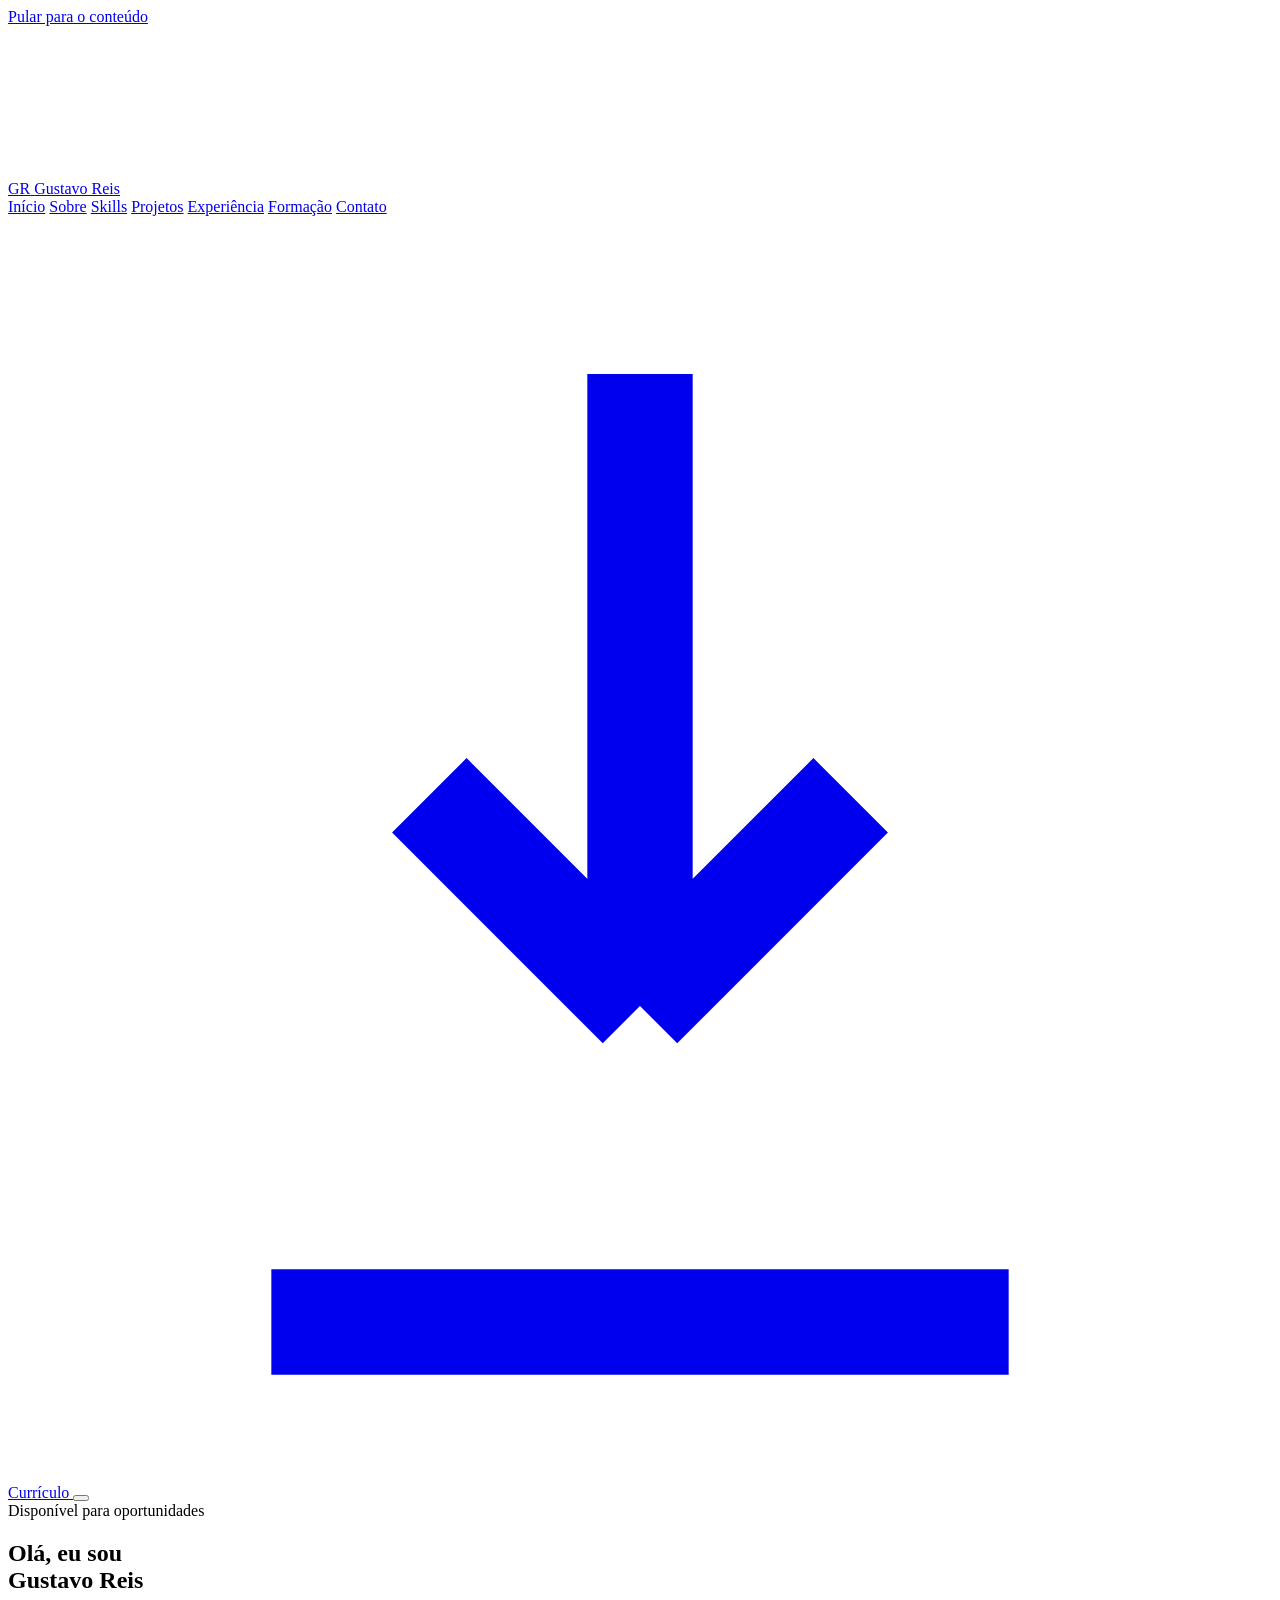
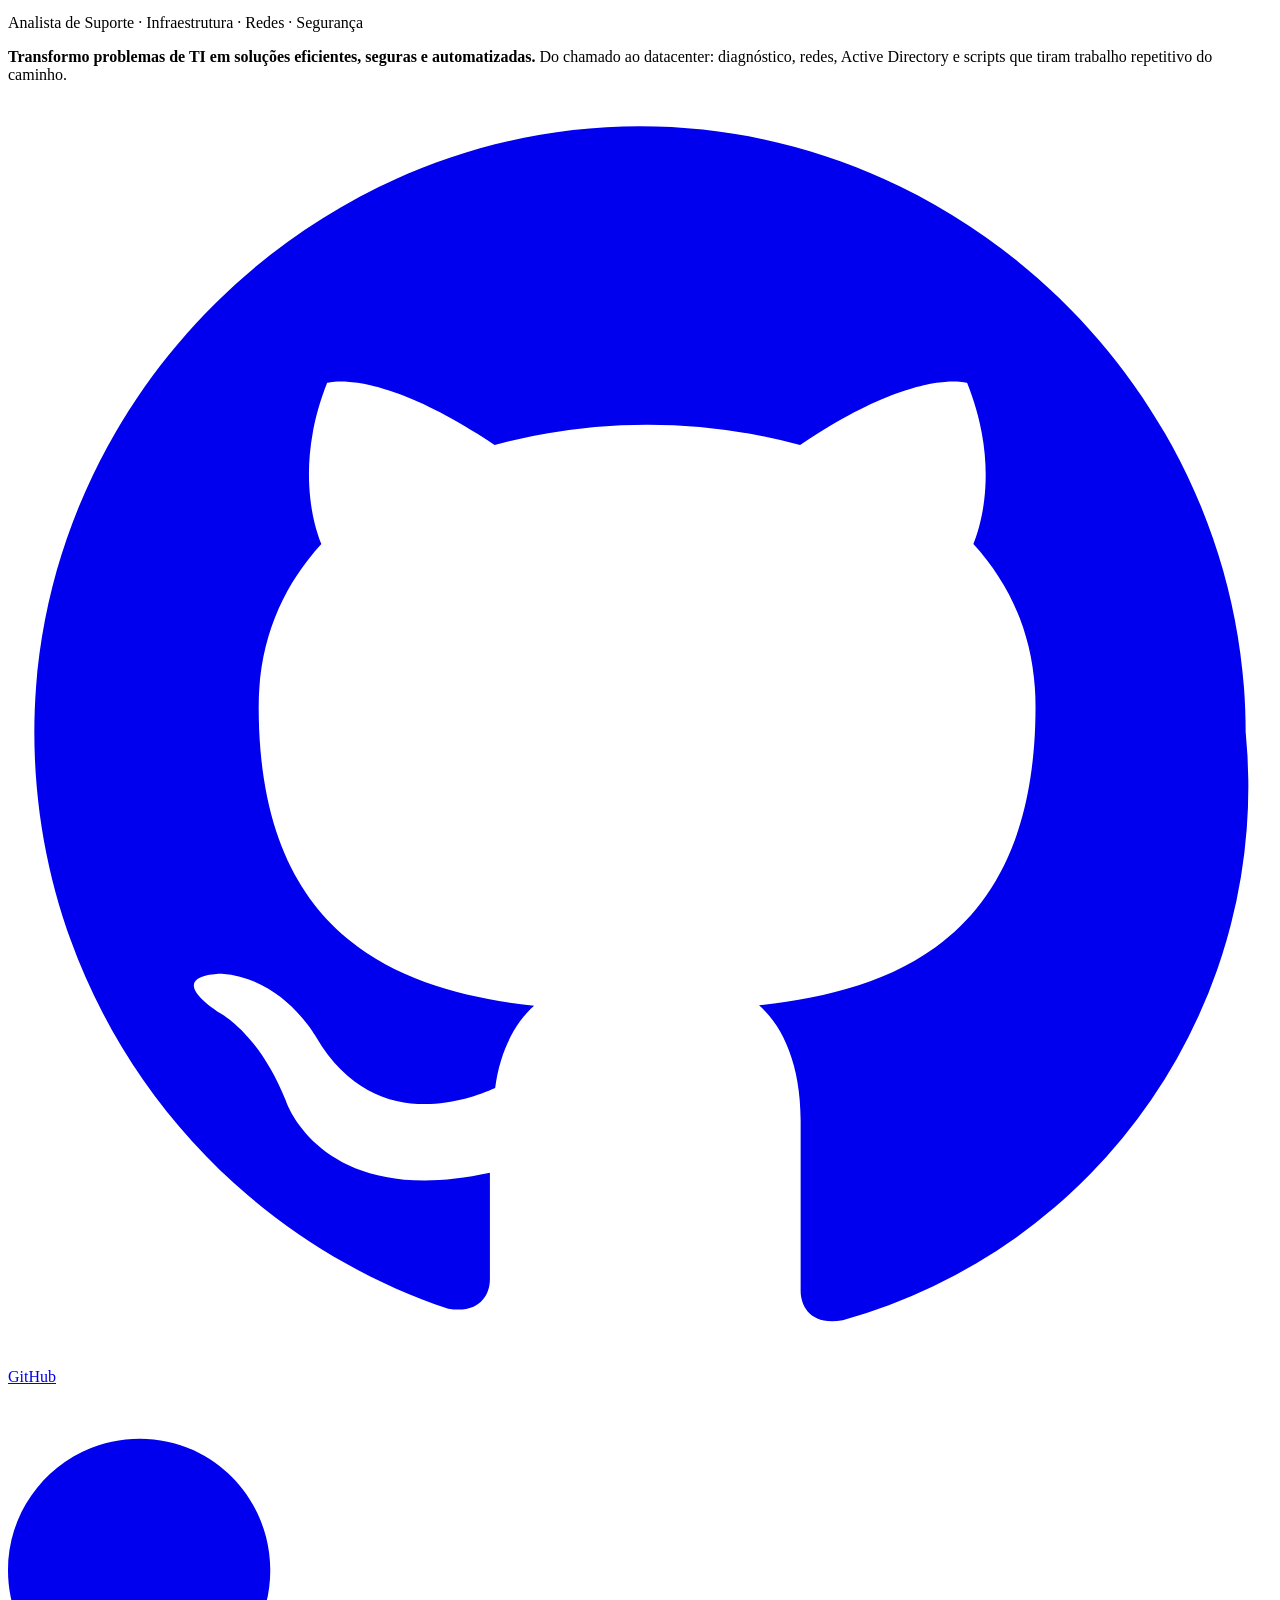
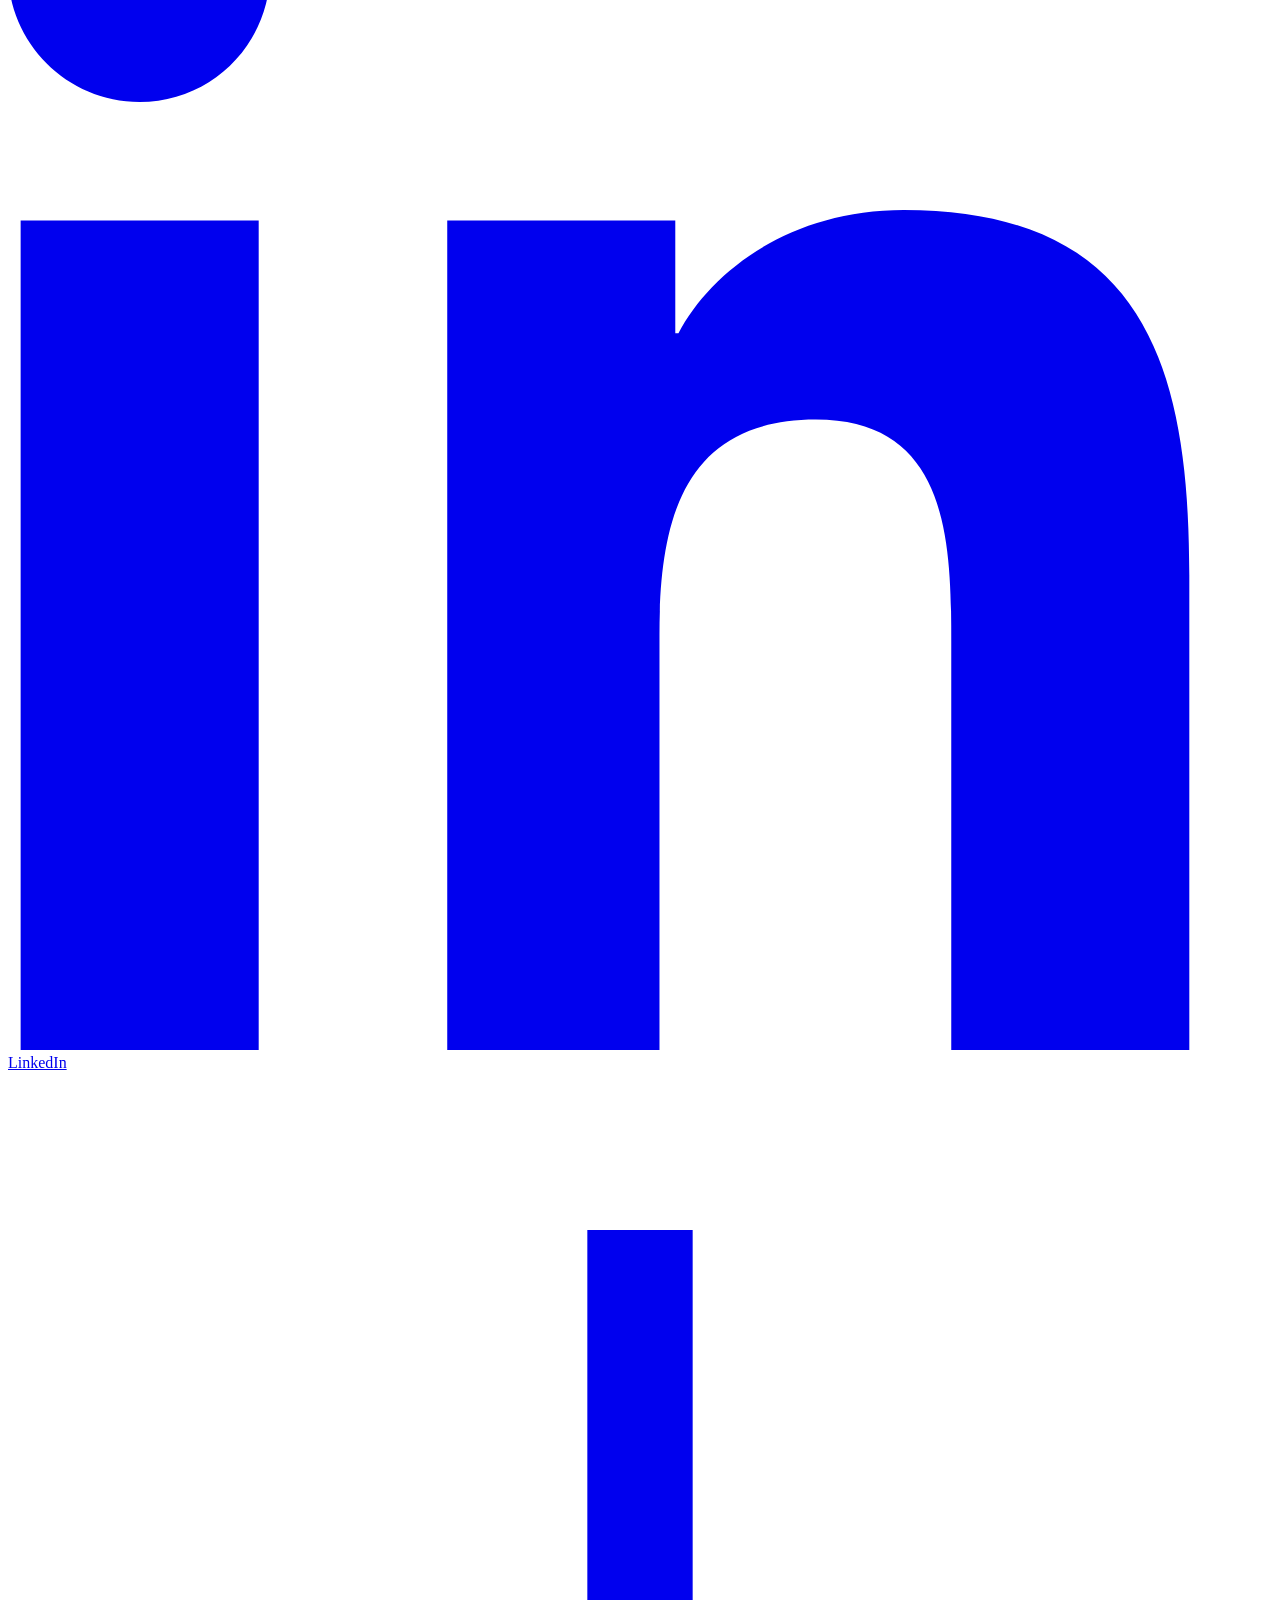
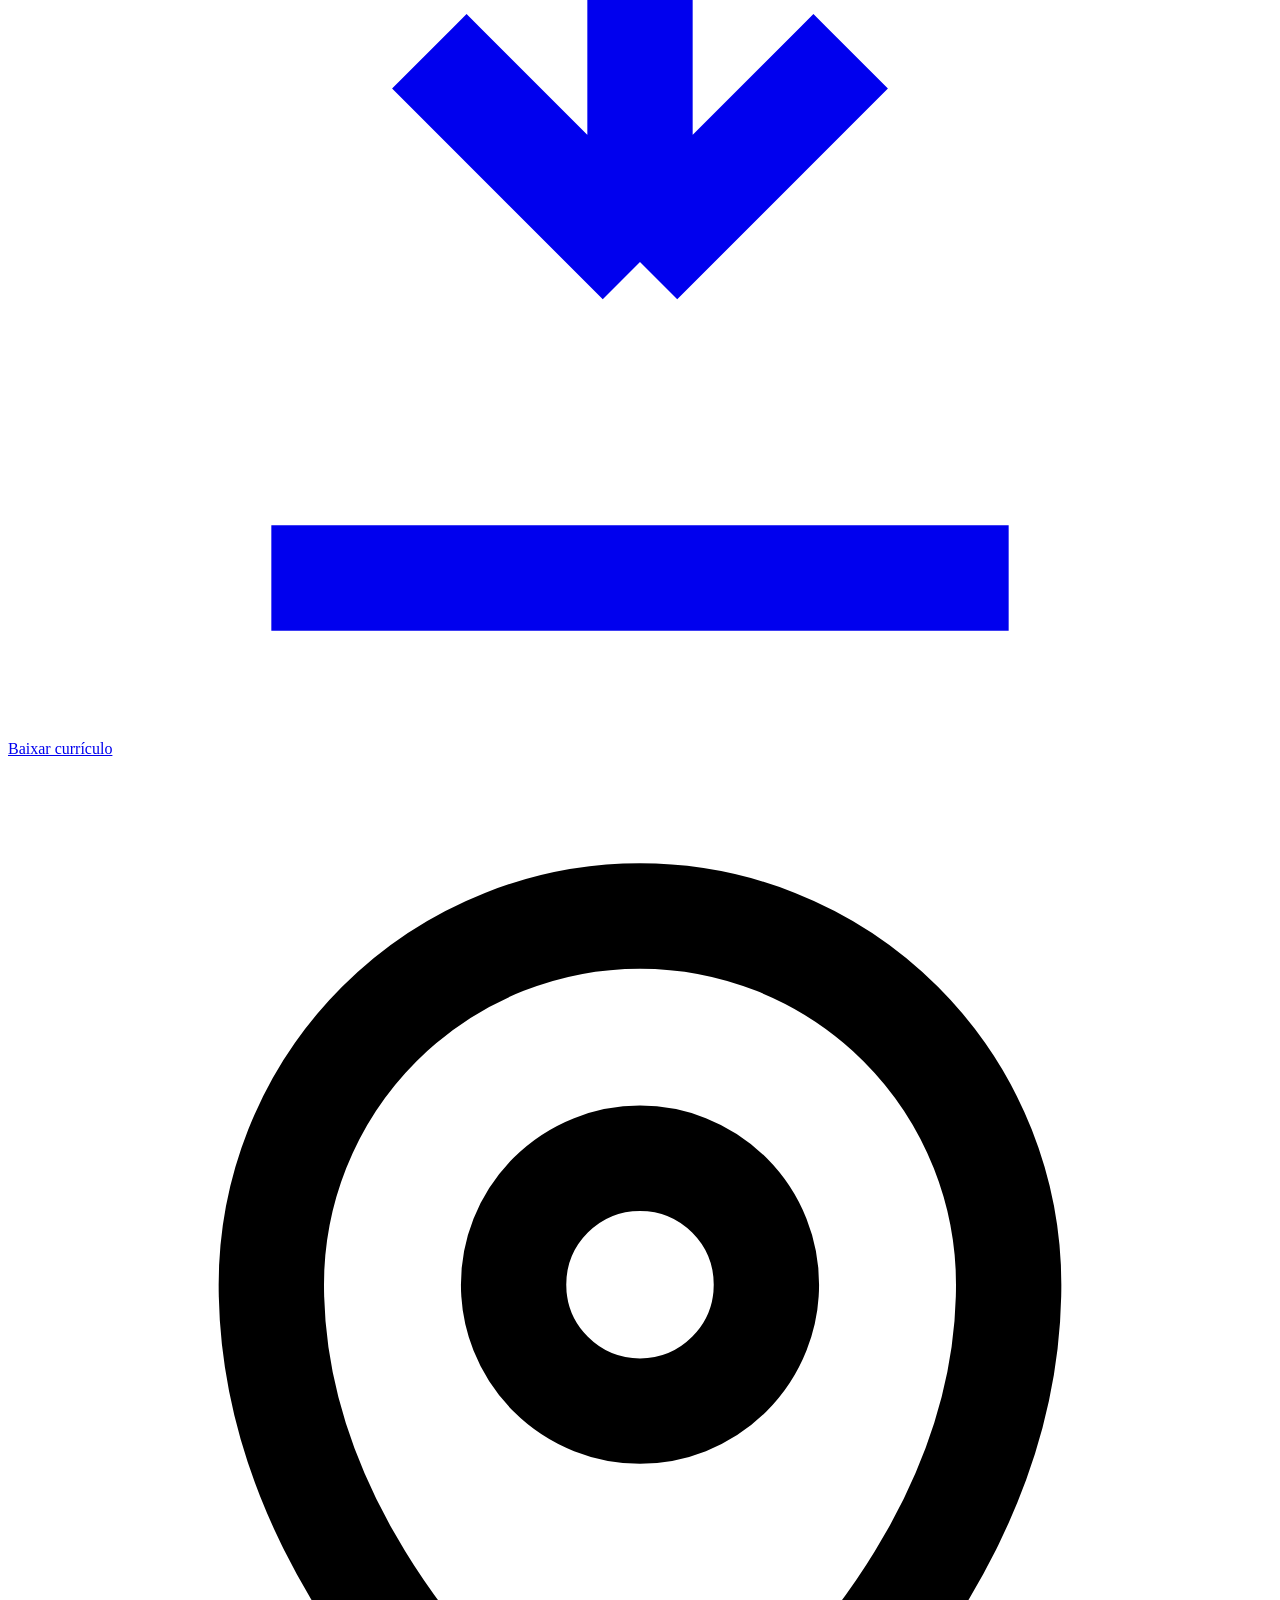
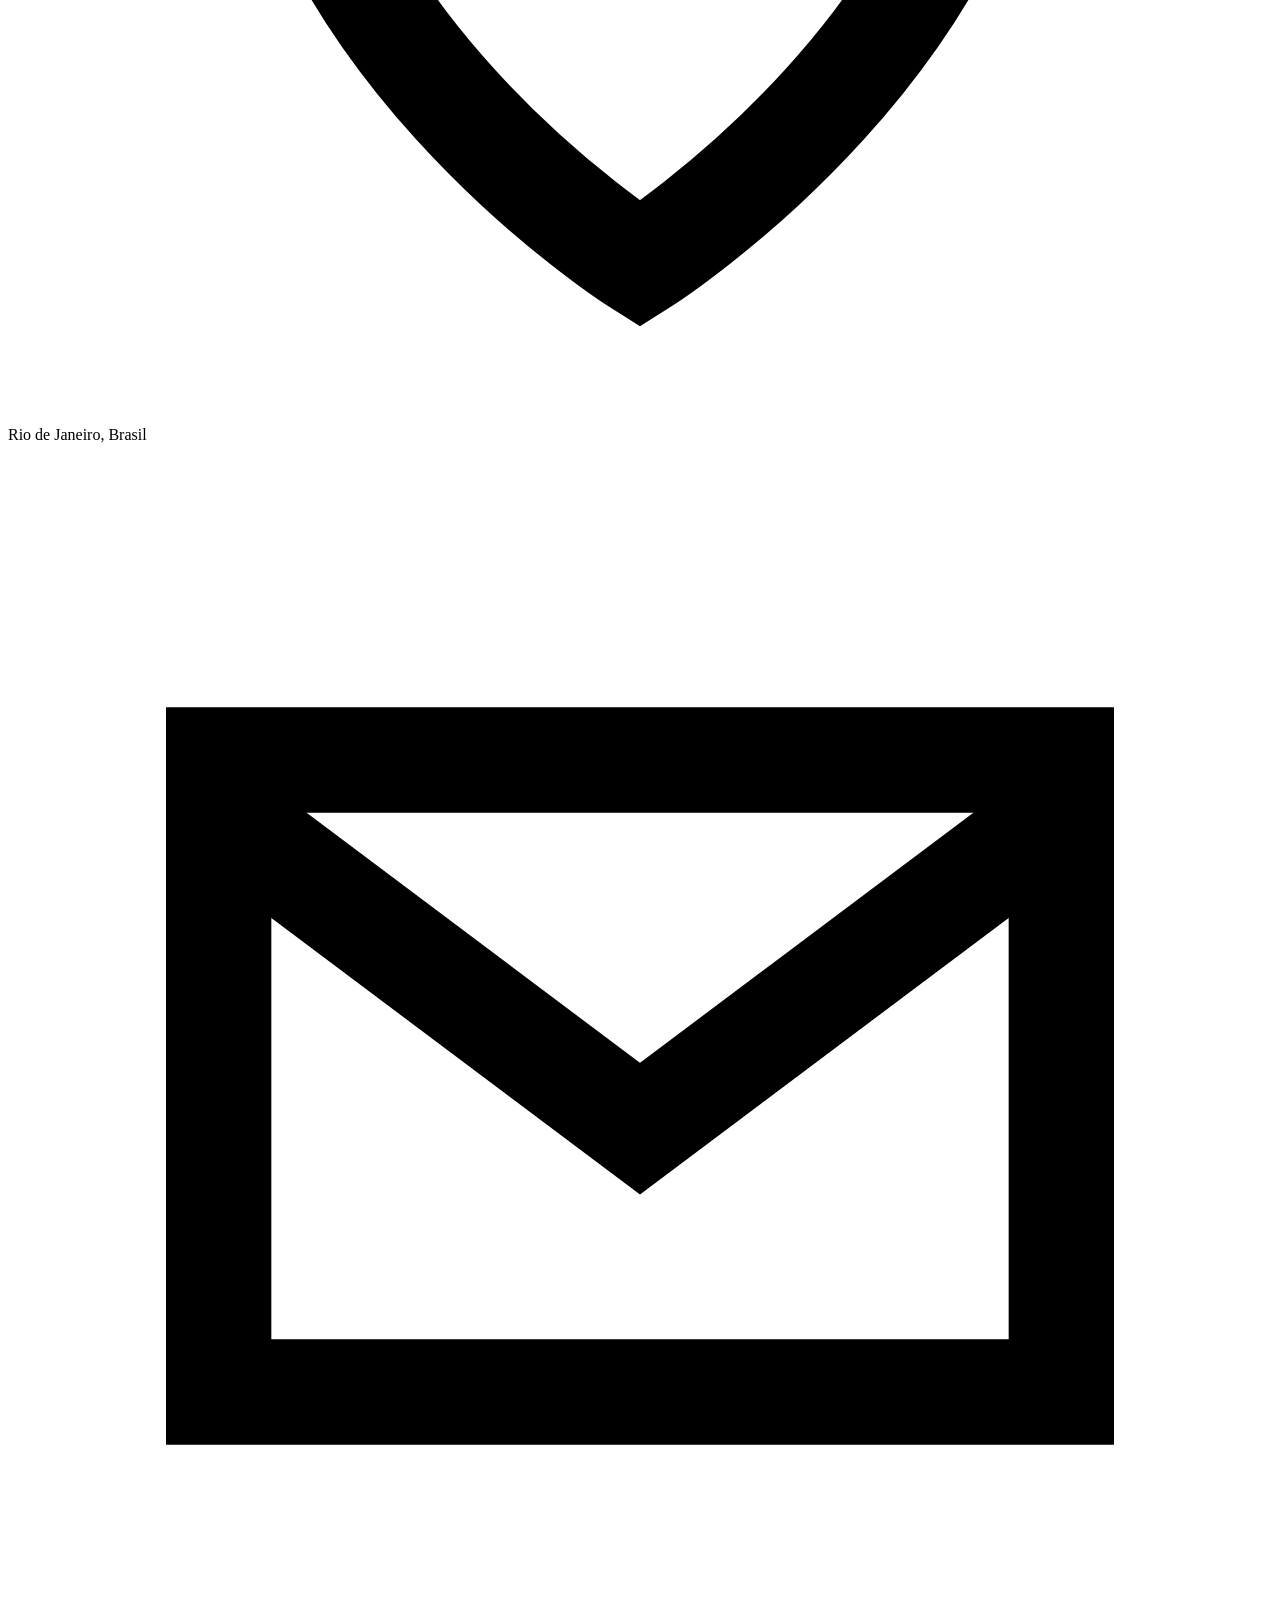
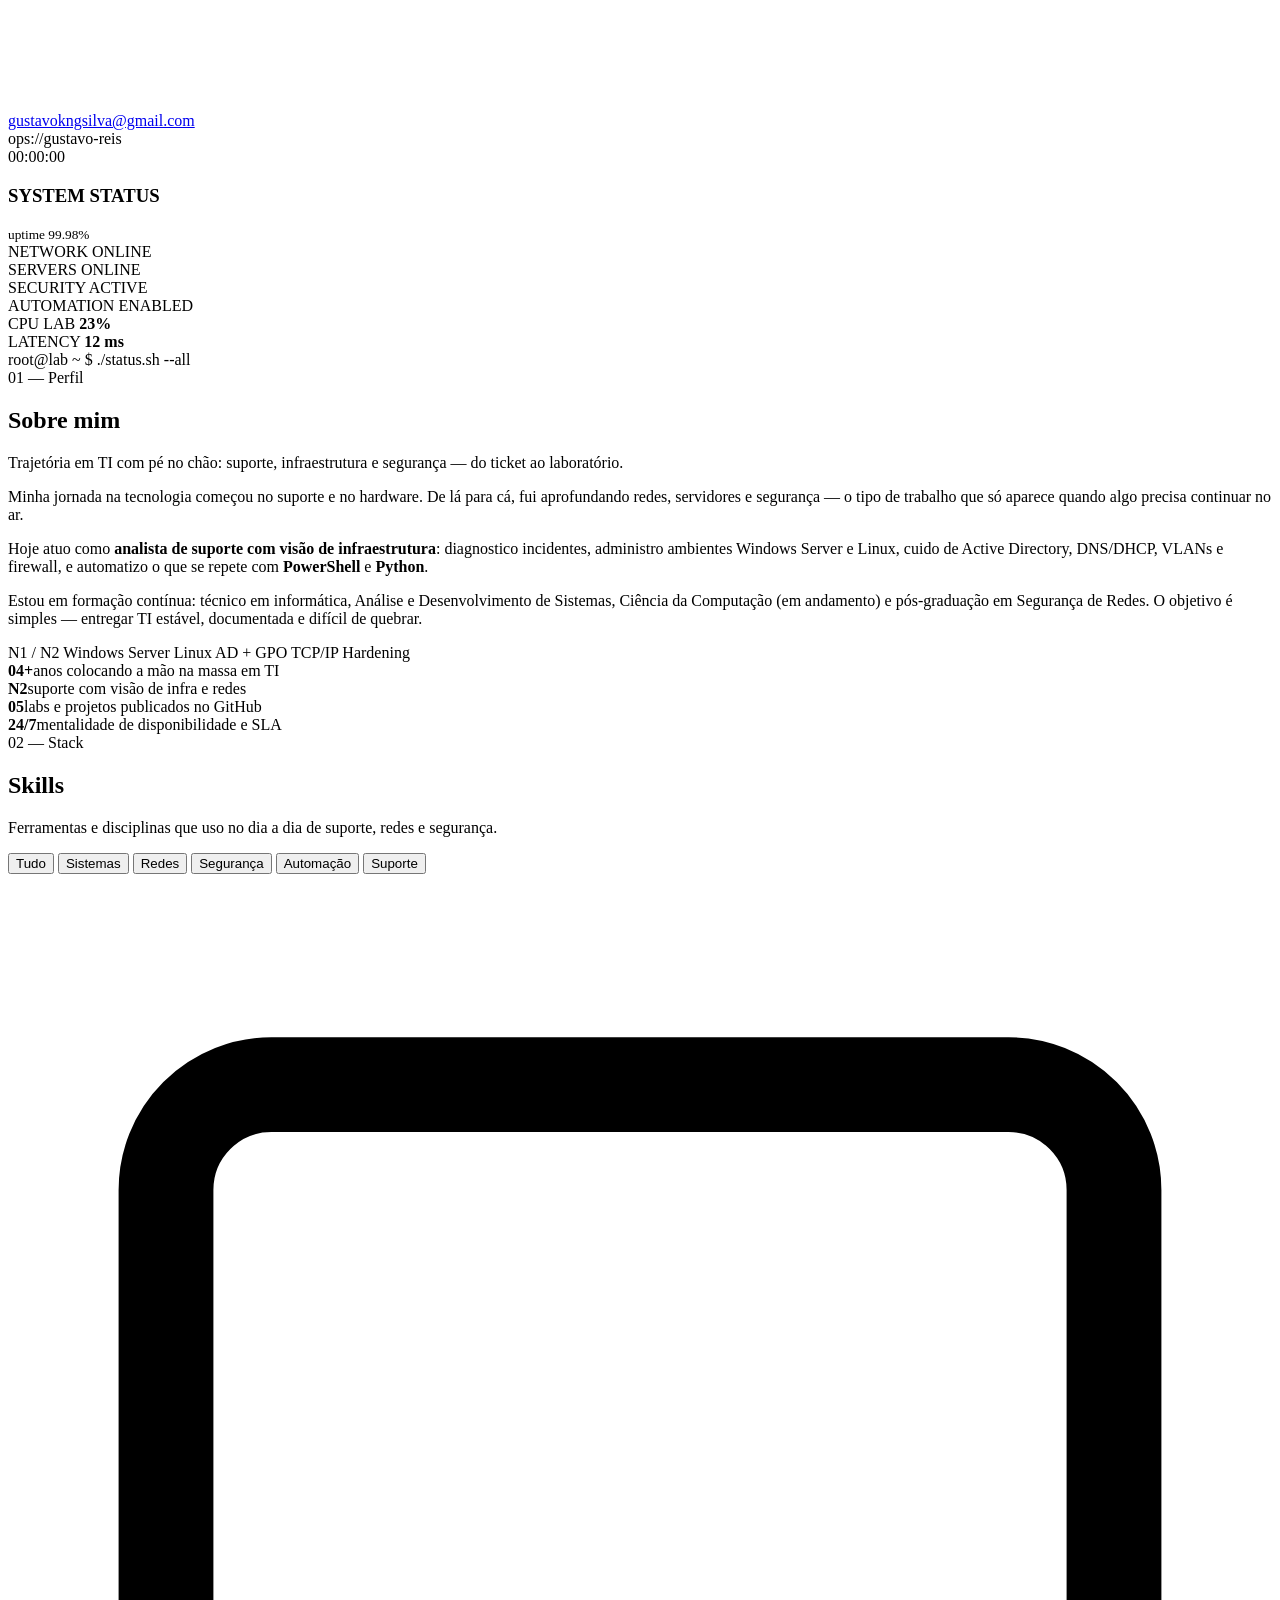
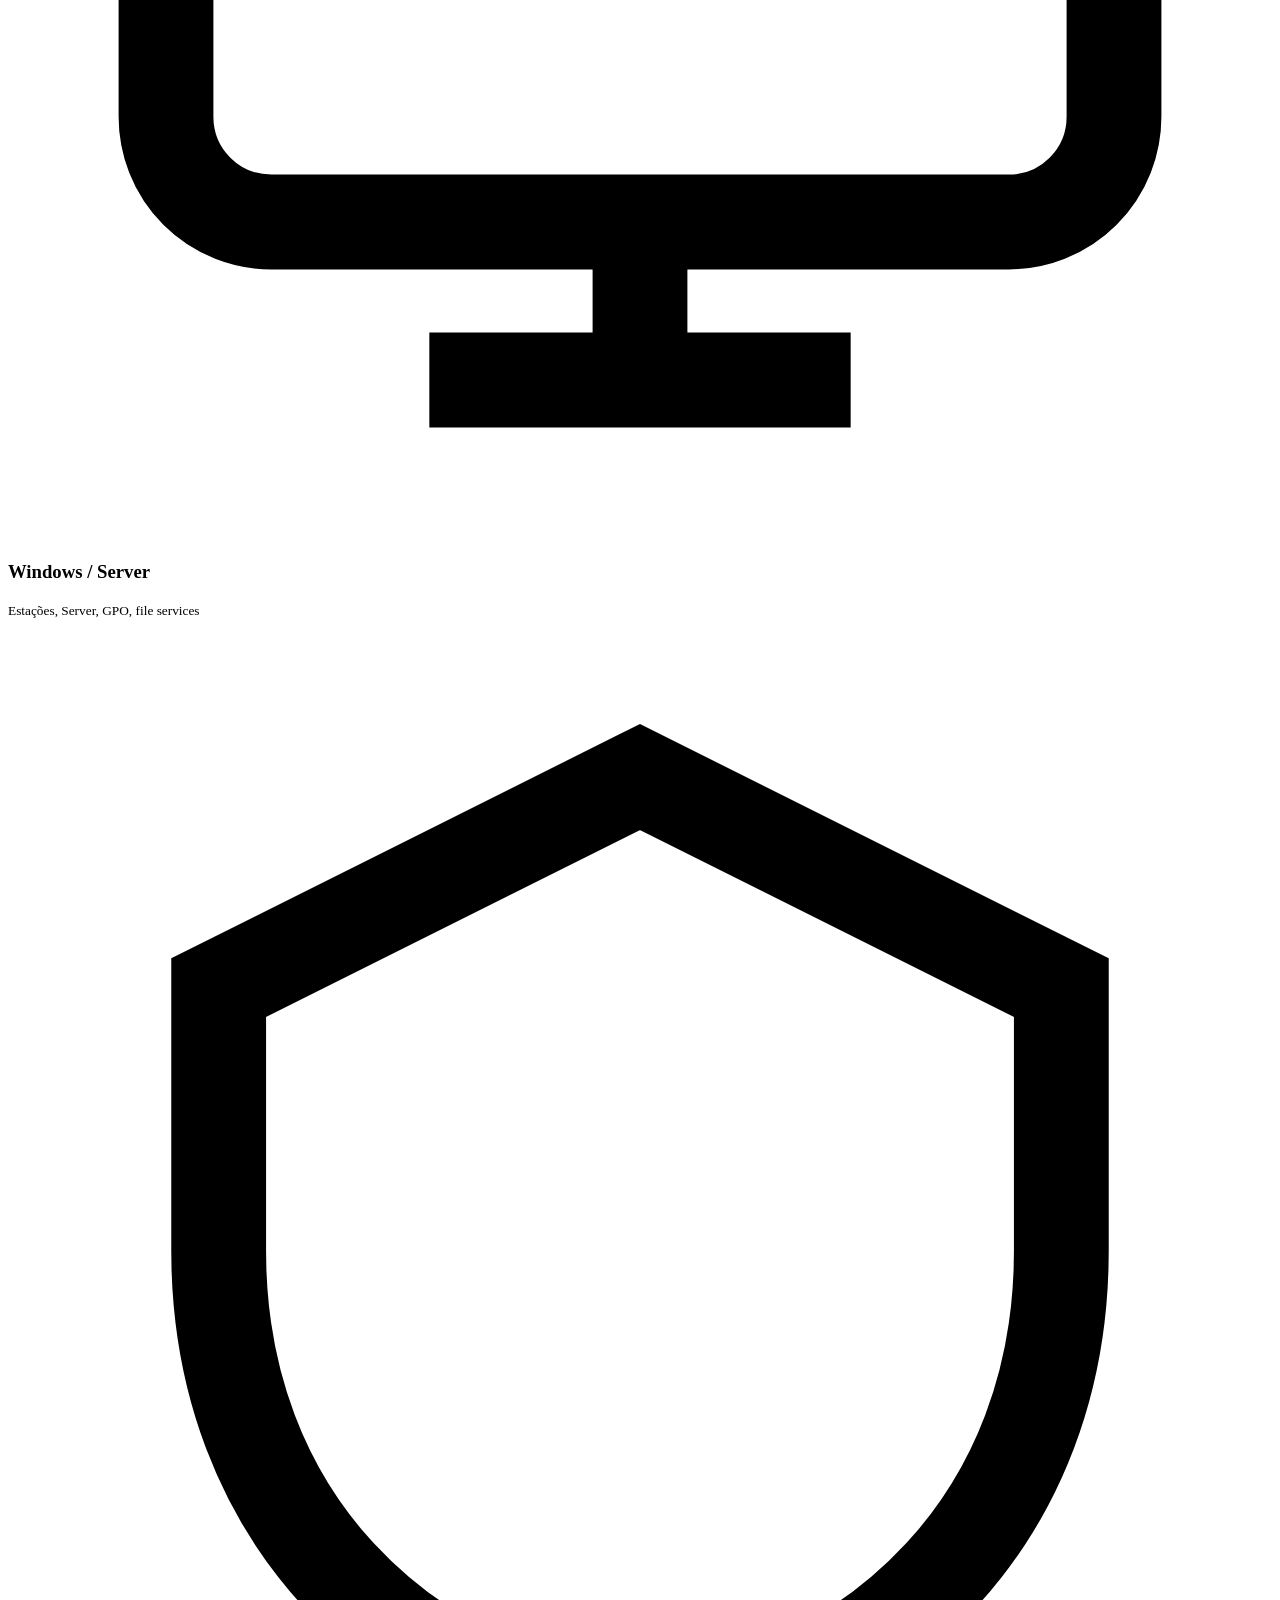
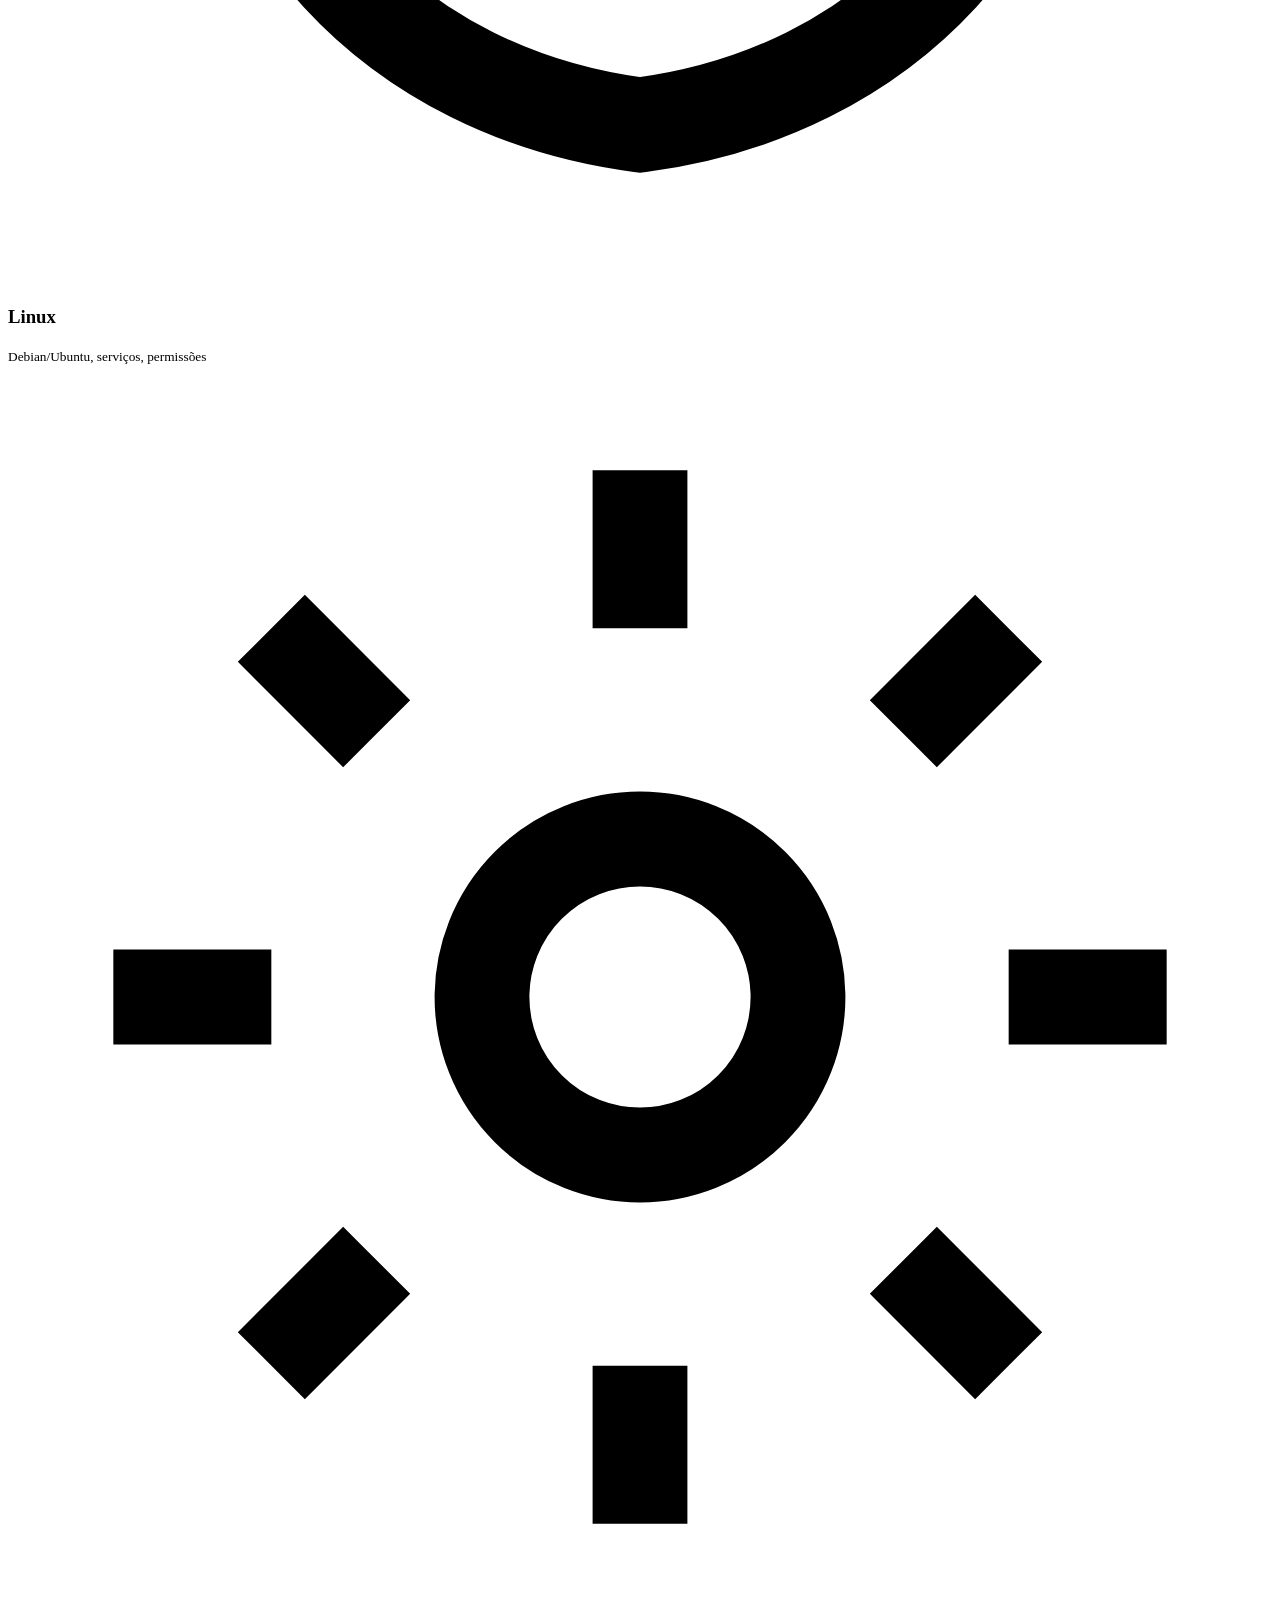
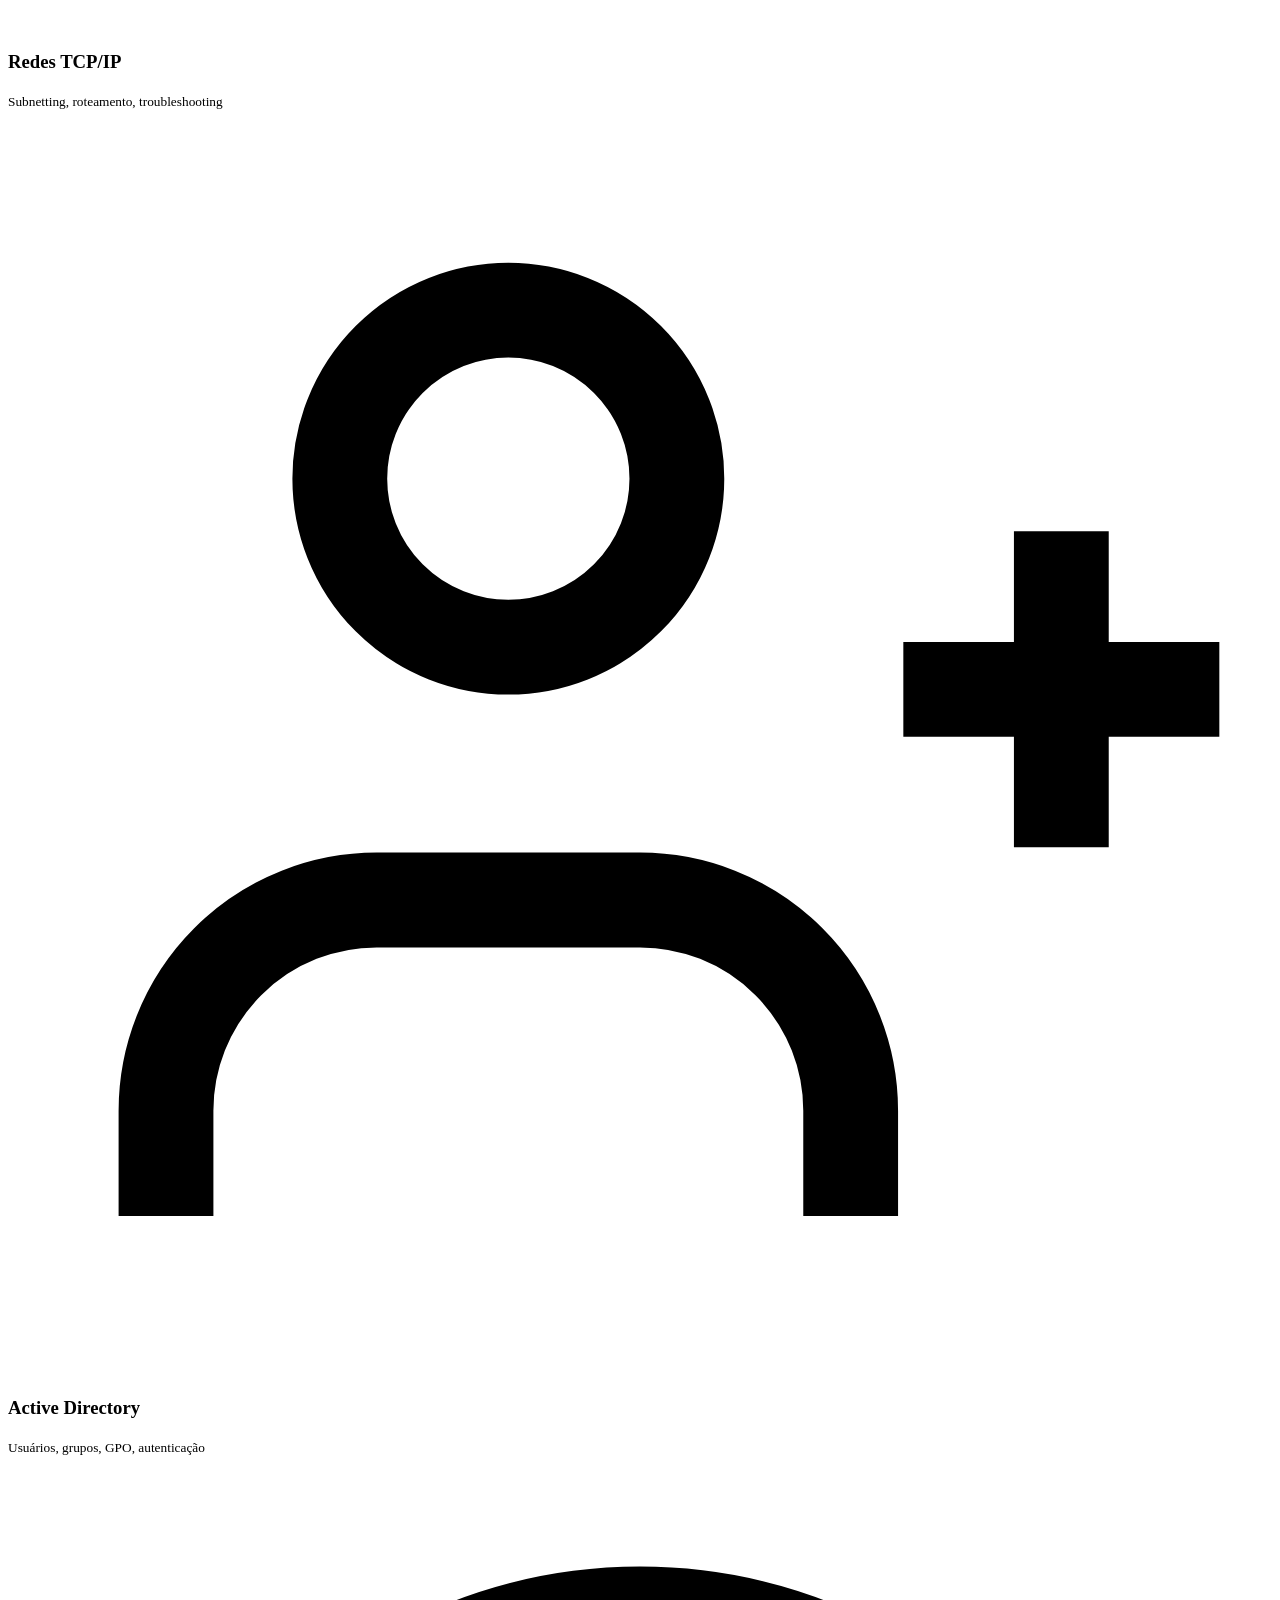
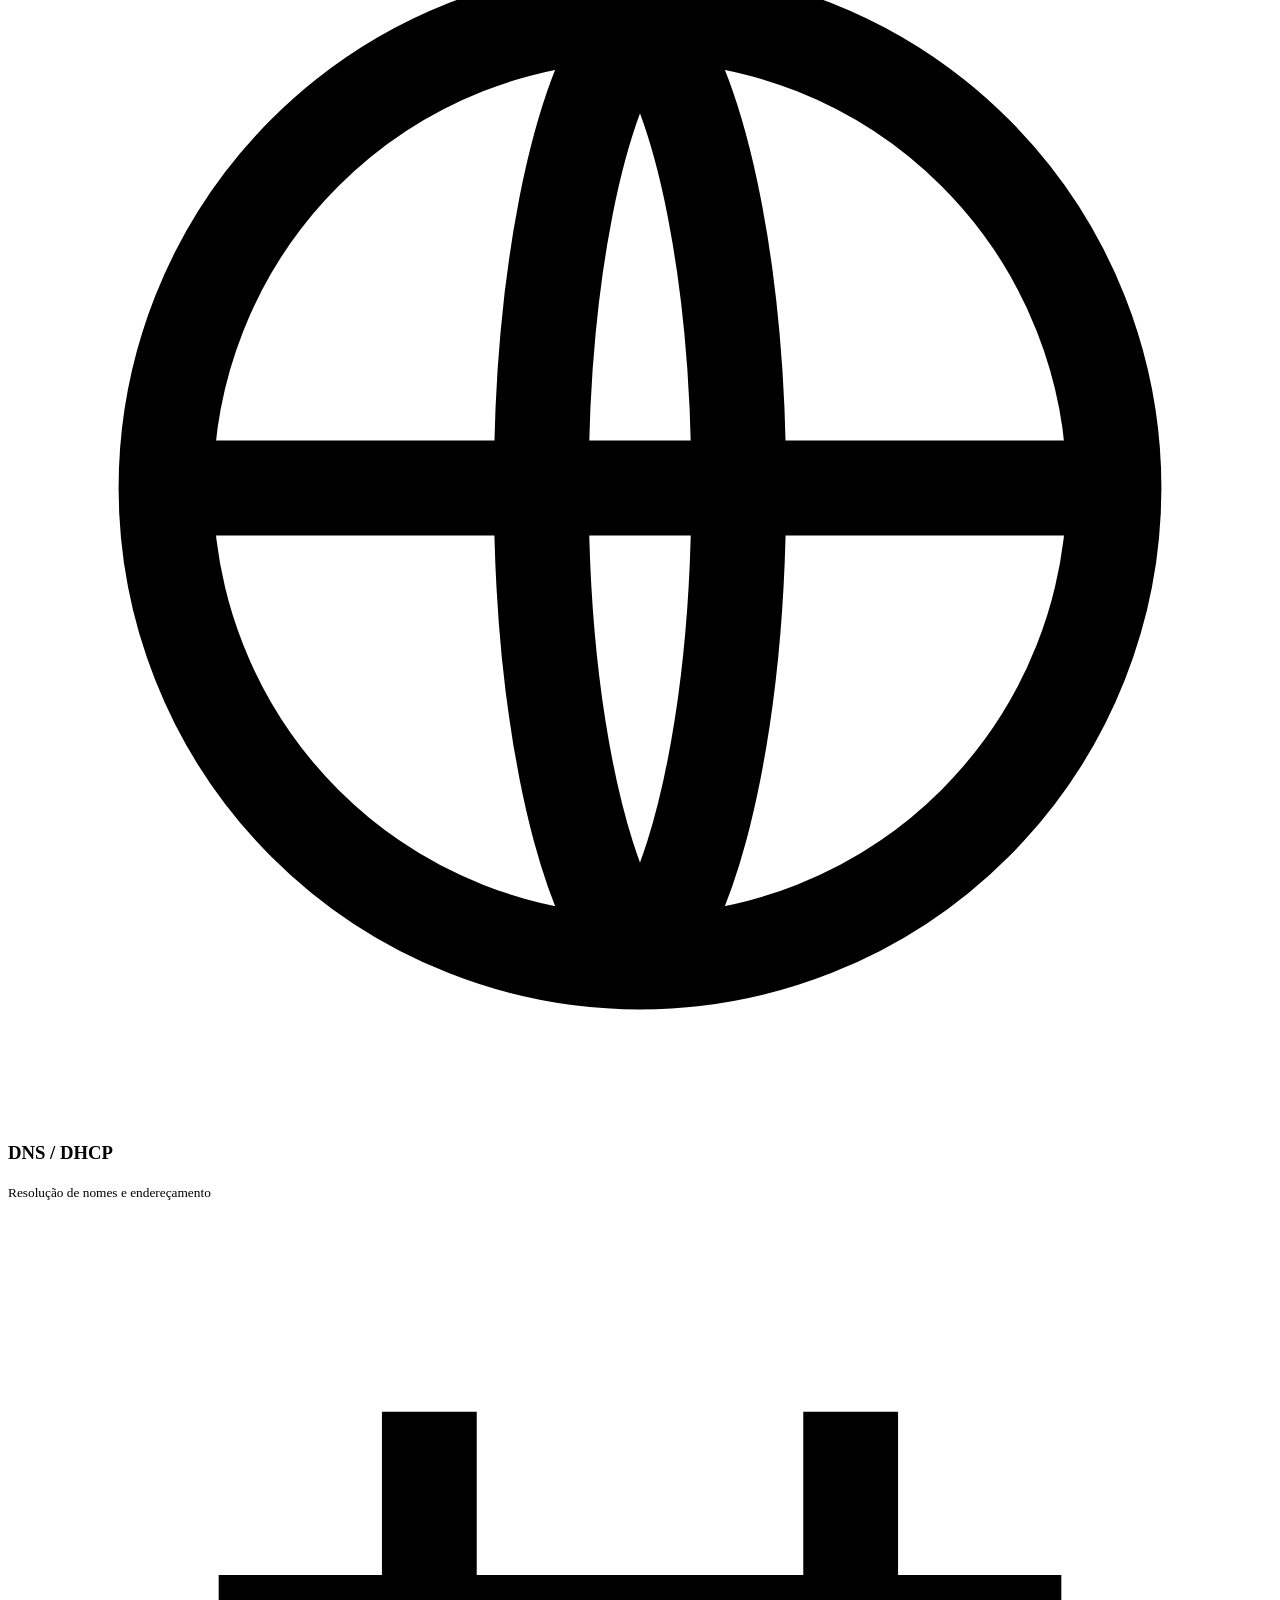
==== index.html @ d75bb32e "Create index.html" ====
<!DOCTYPE html>
<html lang="pt-BR">
<head>
  <meta charset="UTF-8" />
  <meta name="viewport" content="width=device-width, initial-scale=1" />
  <!--
    ============================================================
    PORTFÓLIO — GUSTAVO REIS
    Personalize: busque por gustavoras e gustavokngsilva@gmail.com
    ============================================================
  -->
  <title>Gustavo Reis — Analista de Suporte | Infraestrutura | Redes | Segurança</title>
  <meta name="description" content="Portfólio de Gustavo Reis — Analista de Suporte com foco em infraestrutura, redes, segurança e automação." />
  <meta name="theme-color" content="#04060a" />
  <meta property="og:title" content="Gustavo Reis — Infraestrutura, Redes e Segurança" />
  <meta property="og:description" content="Transformo problemas de TI em soluções eficientes, seguras e automatizadas." />
  <meta property="og:type" content="website" />
  <meta property="og:image" content="assets/images/og-cover.jpg" />
  <link rel="icon" href="assets/icons/favicon.svg" type="image/svg+xml" />
  <link rel="stylesheet" href="css/fonts.css" />
  <link rel="stylesheet" href="css/style.css" />
</head>
<body>
  <a class="skip-link" href="#conteudo">Pular para o conteúdo</a>
  <div class="progress" id="progress"></div>
  <canvas id="bg-network" aria-hidden="true"></canvas>
  <div class="grid-overlay" aria-hidden="true"></div>
  <div class="orb orb-a" aria-hidden="true"></div>
  <div class="orb orb-b" aria-hidden="true"></div>
  <div class="orb orb-c" aria-hidden="true"></div>

  <div class="site">
    <header class="nav" id="nav">
      <div class="nav-inner">
        <a class="brand" href="#inicio" aria-label="Início">
          <span class="brand-mark">GR</span>
          <span>Gustavo Reis</span>
        </a>
        <nav class="nav-links" aria-label="Seções">
          <a href="#inicio">Início</a>
          <a href="#sobre">Sobre</a>
          <a href="#skills">Skills</a>
          <a href="#projetos">Projetos</a>
          <a href="#experiencia">Experiência</a>
          <a href="#formacao">Formação</a>
          <a href="#contato">Contato</a>
        </nav>
        <div class="nav-cta">
          <a class="btn btn-primary" href="assets/curriculo-gustavo-reis.pdf" download>
            <svg viewBox="0 0 24 24" fill="none" stroke="currentColor" stroke-width="2"><path d="M12 3v12m0 0 4-4m-4 4-4-4M5 21h14"/></svg>
            Currículo
          </a>
          <button class="menu-toggle" id="menuToggle" aria-label="Abrir menu" aria-expanded="false">
            <span></span><span></span><span></span>
          </button>
        </div>
      </div>
    </header>

    <main id="conteudo">
      <section class="hero" id="inicio">
        <div class="container hero-grid">
          <div>
            <span class="eyebrow"><i class="dot"></i> Disponível para oportunidades</span>
            <h1>Olá, eu sou<br /><span class="grad">Gustavo Reis</span></h1>
            <p class="role-line">Analista de Suporte · Infraestrutura · Redes · Segurança</p>
            <p class="hero-copy">
              <strong>Transformo problemas de TI em soluções eficientes, seguras e automatizadas.</strong>
              Do chamado ao datacenter: diagnóstico, redes, Active Directory e scripts que tiram trabalho repetitivo do caminho.
            </p>
            <div class="hero-actions">
              <a class="btn btn-primary" data-social="github" href="https://github.com/gustavoras" target="_blank" rel="noopener">
                <svg viewBox="0 0 24 24" fill="currentColor"><path d="M12 .5C5.73.5.5 5.73.5 12c0 5.1 3.29 9.42 7.86 10.95.58.1.79-.25.79-.56v-2.02c-3.2.7-3.87-1.36-3.87-1.36-.53-1.34-1.3-1.7-1.3-1.7-1.06-.73.08-.72.08-.72 1.17.08 1.79 1.2 1.79 1.2 1.04 1.78 2.73 1.27 3.4.97.1-.76.41-1.27.74-1.56-2.55-.29-5.23-1.28-5.23-5.68 0-1.26.45-2.28 1.19-3.09-.12-.29-.52-1.47.11-3.06 0 0 .97-.31 3.18 1.18a11.1 11.1 0 0 1 5.8 0c2.2-1.49 3.17-1.18 3.17-1.18.64 1.59.24 2.77.12 3.06.74.81 1.18 1.83 1.18 3.09 0 4.41-2.69 5.39-5.25 5.67.42.36.79 1.08.79 2.18v3.24c0 .31.21.67.8.56A10.52 10.52 0 0 0 23.5 12C23.5 5.73 18.27.5 12 .5Z"/></svg>
                GitHub
              </a>
              <a class="btn btn-ghost" data-social="linkedin" href="https://www.linkedin.com/in/gustavoras" target="_blank" rel="noopener">
                <svg viewBox="0 0 24 24" fill="currentColor"><path d="M4.98 3.5C4.98 4.88 3.88 6 2.5 6S0 4.88 0 3.5 1.12 1 2.5 1s2.48 1.12 2.48 2.5zM.24 8.25h4.52V24H.24V8.25zM8.34 8.25h4.33v2.14h.06c.6-1.14 2.08-2.34 4.28-2.34 4.58 0 5.42 3.01 5.42 6.93V24h-4.52v-7.75c0-1.85-.03-4.22-2.57-4.22-2.58 0-2.97 2.01-2.97 4.09V24H8.34V8.25z"/></svg>
                LinkedIn
              </a>
              <a class="btn btn-ghost" href="assets/curriculo-gustavo-reis.pdf" download>
                <svg viewBox="0 0 24 24" fill="none" stroke="currentColor" stroke-width="2"><path d="M12 3v12m0 0 4-4m-4 4-4-4M5 21h14"/></svg>
                Baixar currículo
              </a>
            </div>
            <div class="hero-meta">
              <span>
                <svg viewBox="0 0 24 24" fill="none" stroke="currentColor" stroke-width="2"><path d="M12 21s7-4.4 7-11a7 7 0 1 0-14 0c0 6.6 7 11 7 11z"/><circle cx="12" cy="10" r="2.4"/></svg>
                Rio de Janeiro, Brasil
              </span>
              <span>
                <svg viewBox="0 0 24 24" fill="none" stroke="currentColor" stroke-width="2"><path d="M4 6h16v12H4z"/><path d="m4 7 8 6 8-6"/></svg>
                <a data-social="email" href="gustavokngsilva@gmail.com">gustavokngsilva@gmail.com</a>
              </span>
            </div>
          </div>

          <aside class="panel" aria-label="Painel de status do sistema">
            <div class="panel-bar">
              <div class="win-dots" aria-hidden="true"><i></i><i></i><i></i></div>
              <div class="panel-title">ops://gustavo-reis</div>
              <div class="panel-clock" id="clock">00:00:00</div>
            </div>
            <div class="panel-body">
              <div class="sys-head">
                <h3>SYSTEM STATUS</h3>
                <small id="uptime">uptime 99.98%</small>
              </div>
              <div class="status-row">
                <span class="led"></span>
                <span class="label">NETWORK</span>
                <span class="value ok">ONLINE</span>
              </div>
              <div class="status-row">
                <span class="led"></span>
                <span class="label">SERVERS</span>
                <span class="value ok">ONLINE</span>
              </div>
              <div class="status-row">
                <span class="led cyan"></span>
                <span class="label">SECURITY</span>
                <span class="value info">ACTIVE</span>
              </div>
              <div class="status-row">
                <span class="led cyan"></span>
                <span class="label">AUTOMATION</span>
                <span class="value info">ENABLED</span>
              </div>
              <div class="metrics">
                <div class="metric">
                  <span>CPU LAB</span>
                  <strong id="cpuVal">23%</strong>
                  <div class="bar"><i id="cpuBar"></i></div>
                </div>
                <div class="metric">
                  <span>LATENCY</span>
                  <strong id="latVal">12 ms</strong>
                  <div class="bar"><i id="latBar"></i></div>
                </div>
              </div>
              <div class="term" aria-hidden="true">
                <div><span class="prompt">root@lab</span> <span class="cmd">~</span> $ ./status.sh --all</div>
                <div id="termLines"></div>
                <div><span class="caret"></span></div>
              </div>
            </div>
          </aside>
        </div>
      </section>

      <section class="section" id="sobre">
        <div class="container">
          <div class="section-head reveal">
            <span class="kicker">01 — Perfil</span>
            <h2>Sobre mim</h2>
            <p class="lead">Trajetória em TI com pé no chão: suporte, infraestrutura e segurança — do ticket ao laboratório.</p>
          </div>
          <div class="about-grid">
            <article class="glass about-card reveal">
              <p>
                Minha jornada na tecnologia começou no suporte e no hardware. De lá para cá, fui aprofundando
                redes, servidores e segurança — o tipo de trabalho que só aparece quando algo precisa continuar no ar.
              </p>
              <p>
                Hoje atuo como <strong>analista de suporte com visão de infraestrutura</strong>: diagnostico incidentes,
                administro ambientes Windows Server e Linux, cuido de Active Directory, DNS/DHCP, VLANs e firewall,
                e automatizo o que se repete com <strong>PowerShell</strong> e <strong>Python</strong>.
              </p>
              <p>
                Estou em formação contínua: técnico em informática, Análise e Desenvolvimento de Sistemas,
                Ciência da Computação (em andamento) e pós-graduação em Segurança de Redes.
                O objetivo é simples — entregar TI estável, documentada e difícil de quebrar.
              </p>
              <div class="chips">
                <span class="chip">N1 / N2</span>
                <span class="chip">Windows Server</span>
                <span class="chip">Linux</span>
                <span class="chip">AD + GPO</span>
                <span class="chip">TCP/IP</span>
                <span class="chip">Hardening</span>
              </div>
            </article>
            <div class="stat-grid reveal">
              <div class="glass stat"><b>04+</b><span>anos colocando a mão na massa em TI</span></div>
              <div class="glass stat"><b>N2</b><span>suporte com visão de infra e redes</span></div>
              <div class="glass stat"><b>05</b><span>labs e projetos publicados no GitHub</span></div>
              <div class="glass stat"><b>24/7</b><span>mentalidade de disponibilidade e SLA</span></div>
            </div>
          </div>
        </div>
      </section>

      <section class="section" id="skills">
        <div class="container">
          <div class="section-head reveal">
            <span class="kicker">02 — Stack</span>
            <h2>Skills</h2>
            <p class="lead">Ferramentas e disciplinas que uso no dia a dia de suporte, redes e segurança.</p>
          </div>
          <div class="skill-filters reveal" role="tablist">
            <button class="filter-btn active" data-filter="all">Tudo</button>
            <button class="filter-btn" data-filter="sistemas">Sistemas</button>
            <button class="filter-btn" data-filter="redes">Redes</button>
            <button class="filter-btn" data-filter="seguranca">Segurança</button>
            <button class="filter-btn" data-filter="auto">Automação</button>
            <button class="filter-btn" data-filter="suporte">Suporte</button>
          </div>
          <div class="skills-grid" id="skillsGrid">
            <article class="glass skill-card reveal" data-cat="sistemas" style="--lvl:92%">
              <div class="skill-ico"><svg viewBox="0 0 24 24" fill="none" stroke="currentColor" stroke-width="1.8"><rect x="3" y="4" width="18" height="14" rx="2"/><path d="M8 21h8M12 18v3"/></svg></div>
              <h3>Windows / Server</h3>
              <small>Estações, Server, GPO, file services</small>
              <div class="level"><i></i></div>
            </article>
            <article class="glass skill-card reveal" data-cat="sistemas" style="--lvl:80%">
              <div class="skill-ico"><svg viewBox="0 0 24 24" fill="none" stroke="currentColor" stroke-width="1.8"><path d="M12 3 4 7v5c0 5 3.4 8.4 8 9 4.6-.6 8-4 8-9V7l-8-4z"/></svg></div>
              <h3>Linux</h3>
              <small>Debian/Ubuntu, serviços, permissões</small>
              <div class="level"><i></i></div>
            </article>
            <article class="glass skill-card reveal" data-cat="redes" style="--lvl:90%">
              <div class="skill-ico"><svg viewBox="0 0 24 24" fill="none" stroke="currentColor" stroke-width="1.8"><circle cx="12" cy="12" r="3"/><path d="M12 2v3M12 19v3M2 12h3M19 12h3M5 5l2 2M17 17l2 2M19 5l-2 2M7 17l-2 2"/></svg></div>
              <h3>Redes TCP/IP</h3>
              <small>Subnetting, roteamento, troubleshooting</small>
              <div class="level"><i></i></div>
            </article>
            <article class="glass skill-card reveal" data-cat="sistemas" style="--lvl:88%">
              <div class="skill-ico"><svg viewBox="0 0 24 24" fill="none" stroke="currentColor" stroke-width="1.8"><path d="M16 21v-2a4 4 0 0 0-4-4H7a4 4 0 0 0-4 4v2"/><circle cx="9.5" cy="7" r="3.2"/><path d="M20 8v6M17 11h6"/></svg></div>
              <h3>Active Directory</h3>
              <small>Usuários, grupos, GPO, autenticação</small>
              <div class="level"><i></i></div>
            </article>
            <article class="glass skill-card reveal" data-cat="redes" style="--lvl:86%">
              <div class="skill-ico"><svg viewBox="0 0 24 24" fill="none" stroke="currentColor" stroke-width="1.8"><circle cx="12" cy="12" r="9"/><path d="M3 12h18M12 3c2.5 3 2.5 15 0 18M12 3c-2.5 3-2.5 15 0 18"/></svg></div>
              <h3>DNS / DHCP</h3>
              <small>Resolução de nomes e endereçamento</small>
              <div class="level"><i></i></div>
            </article>
            <article class="glass skill-card reveal" data-cat="redes" style="--lvl:82%">
              <div class="skill-ico"><svg viewBox="0 0 24 24" fill="none" stroke="currentColor" stroke-width="1.8"><path d="M4 8h16M4 16h16M8 4v4M16 4v4M8 16v4M16 16v4"/></svg></div>
              <h3>VLAN</h3>
              <small>Segmentação, trunk, isolamento</small>
              <div class="level"><i></i></div>
            </article>
            <article class="glass skill-card reveal" data-cat="seguranca" style="--lvl:84%">
              <div class="skill-ico"><svg viewBox="0 0 24 24" fill="none" stroke="currentColor" stroke-width="1.8"><path d="M5 11h14v9H5z"/><path d="M8 11V8a4 4 0 0 1 8 0v3"/></svg></div>
              <h3>Firewall</h3>
              <small>Regras, NAT, perímetro, ACL</small>
              <div class="level"><i></i></div>
            </article>
            <article class="glass skill-card reveal" data-cat="seguranca" style="--lvl:83%">
              <div class="skill-ico"><svg viewBox="0 0 24 24" fill="none" stroke="currentColor" stroke-width="1.8"><path d="M12 3 4 7v5c0 5 3.4 8.4 8 9 4.6-.6 8-4 8-9V7l-8-4z"/><path d="m9 12 2 2 4-4"/></svg></div>
              <h3>Segurança de Redes</h3>
              <small>Hardening, monitoramento, boas práticas</small>
              <div class="level"><i></i></div>
            </article>
            <article class="glass skill-card reveal" data-cat="auto" style="--lvl:78%">
              <div class="skill-ico"><svg viewBox="0 0 24 24" fill="none" stroke="currentColor" stroke-width="1.8"><path d="M8 16c-2-1-3-3-3-5a7 7 0 1 1 14 0c0 2-1 4-3 5"/><path d="M9 19h6M10 22h4"/></svg></div>
              <h3>Python</h3>
              <small>Scripts, APIs, automação de rotinas</small>
              <div class="level"><i></i></div>
            </article>
            <article class="glass skill-card reveal" data-cat="auto" style="--lvl:85%">
              <div class="skill-ico"><svg viewBox="0 0 24 24" fill="none" stroke="currentColor" stroke-width="1.8"><path d="m8 8-5 4 5 4M16 8l5 4-5 4M13 5l-2 14"/></svg></div>
              <h3>PowerShell</h3>
              <small>AD, relatórios, tarefas agendadas</small>
              <div class="level"><i></i></div>
            </article>
            <article class="glass skill-card reveal" data-cat="suporte" style="--lvl:90%">
              <div class="skill-ico"><svg viewBox="0 0 24 24" fill="none" stroke="currentColor" stroke-width="1.8"><rect x="4" y="8" width="16" height="10" rx="1.5"/><path d="M9 8V6h6v2M8 21h8"/></svg></div>
              <h3>Hardware</h3>
              <small>Desktops, notebooks, servidores, imagem</small>
              <div class="level"><i></i></div>
            </article>
            <article class="glass skill-card reveal" data-cat="suporte" style="--lvl:93%">
              <div class="skill-ico"><svg viewBox="0 0 24 24" fill="none" stroke="currentColor" stroke-width="1.8"><path d="M4 6h16v9H8l-4 4V6z"/></svg></div>
              <h3>Service Desk</h3>
              <small>ITIL na prática, SLA, documentação</small>
              <div class="level"><i></i></div>
            </article>
          </div>
        </div>
      </section>

      <section class="section" id="projetos">
        <div class="container">
          <div class="section-head reveal">
            <span class="kicker">03 — Labs</span>
            <h2>Projetos</h2>
            <p class="lead">Labs e ferramentas que materializam o que estudo: inventário, monitoramento, segurança e help desk.</p>
          </div>
          <div class="projects-grid">
            <article class="glass project reveal">
              <div class="project-media">
                <img src="assets/images/project-inventory.jpg" alt="Dashboard do sistema de inventário de TI" />
              </div>
              <div class="project-body">
                <h3>🖥️ Sistema de Inventário de TI</h3>
                <p>Controle de ativos, status online/manutenção e histórico de atualização — pensado para o dia a dia do suporte.</p>
                <div class="tags"><span class="tag">Python</span><span class="tag">Windows</span><span class="tag">Hardware</span></div>
                <div class="project-links">
                  <a data-social="github" href="https://github.com/gustavoras" target="_blank" rel="noopener">
                    <svg viewBox="0 0 24 24" fill="currentColor"><path d="M12 .5C5.73.5.5 5.73.5 12c0 5.1 3.29 9.42 7.86 10.95.58.1.79-.25.79-.56v-2.02c-3.2.7-3.87-1.36-3.87-1.36-.53-1.34-1.3-1.7-1.3-1.7-1.06-.73.08-.72.08-.72 1.17.08 1.79 1.2 1.79 1.2 1.04 1.78 2.73 1.27 3.4.97.1-.76.41-1.27.74-1.56-2.55-.29-5.23-1.28-5.23-5.68 0-1.26.45-2.28 1.19-3.09-.12-.29-.52-1.47.11-3.06 0 0 .97-.31 3.18 1.18a11.1 11.1 0 0 1 5.8 0c2.2-1.49 3.17-1.18 3.17-1.18.64 1.59.24 2.77.12 3.06.74.81 1.18 1.83 1.18 3.09 0 4.41-2.69 5.39-5.25 5.67.42.36.79 1.08.79 2.18v3.24c0 .31.21.67.8.56A10.52 10.52 0 0 0 23.5 12C23.5 5.73 18.27.5 12 .5Z"/></svg>
                    GitHub
                  </a>
                  <a class="is-off" href="#" aria-disabled="true">Demo</a>
                </div>
              </div>
            </article>

            <article class="glass project reveal">
              <div class="project-media">
                <img src="assets/images/project-network.jpg" alt="Painel de monitoramento de rede" />
              </div>
              <div class="project-body">
                <h3>🌐 Network Monitor</h3>
                <p>Visão de latência, uptime e fluxo de pacotes. Um NOC em miniatura para lab e estudo de redes.</p>
                <div class="tags"><span class="tag">TCP/IP</span><span class="tag">Python</span><span class="tag">Monitoramento</span></div>
                <div class="project-links">
                  <a data-social="github" href="https://github.com/gustavoras" target="_blank" rel="noopener">GitHub</a>
                  <a class="is-off" href="#" aria-disabled="true">Demo</a>
                </div>
              </div>
            </article>

            <article class="glass project reveal">
              <div class="project-media">
                <img src="assets/images/project-security.jpg" alt="Scanner de segurança com mapa de portas" />
              </div>
              <div class="project-body">
                <h3>🔐 Security Scanner</h3>
                <p>Varredura de portas, checagens básicas e visão de risco — para treinar olho de SOC sem teatro.</p>
                <div class="tags"><span class="tag">Segurança</span><span class="tag">Python</span><span class="tag">Firewall</span></div>
                <div class="project-links">
                  <a data-social="github" href="https://github.com/gustavoras" target="_blank" rel="noopener">GitHub</a>
                  <a class="is-off" href="#" aria-disabled="true">Demo</a>
                </div>
              </div>
            </article>

            <article class="glass project reveal">
              <div class="project-media">
                <img src="assets/images/project-helpdesk.jpg" alt="Kanban de tickets do help desk" />
              </div>
              <div class="project-body">
                <h3>🎫 Help Desk</h3>
                <p>Fila de chamados com prioridade e SLA. Do “está lento” ao encerramento documentado.</p>
                <div class="tags"><span class="tag">Service Desk</span><span class="tag">ITIL</span><span class="tag">JS</span></div>
                <div class="project-links">
                  <a data-social="github" href="https://github.com/gustavoras" target="_blank" rel="noopener">GitHub</a>
                  <a class="is-off" href="#" aria-disabled="true">Demo</a>
                </div>
              </div>
            </article>

            <article class="glass project reveal">
              <div class="project-media">
                <img src="assets/images/project-lab.jpg" alt="Diagrama do laboratório de infraestrutura" />
              </div>
              <div class="project-body">
                <h3>🏢 Laboratório de Infraestrutura</h3>
                <p>AD, VLANs, Windows Server, Linux e firewall num lab caseiro para quebrar e aprender com segurança.</p>
                <div class="tags"><span class="tag">AD</span><span class="tag">VLAN</span><span class="tag">Linux</span><span class="tag">Windows Server</span></div>
                <div class="project-links">
                  <a data-social="github" href="https://github.com/gustavoras" target="_blank" rel="noopener">GitHub</a>
                  <a class="is-off" href="#" aria-disabled="true">Demo</a>
                </div>
              </div>
            </article>
          </div>
        </div>
      </section>

      <section class="section" id="experiencia">
        <div class="container">
          <div class="section-head reveal">
            <span class="kicker">04 — Trajetória</span>
            <h2>Experiência profissional</h2>
            <p class="lead">Evolução do suporte técnico à análise de infraestrutura. Ajuste empresas e datas no HTML.</p>
          </div>
          <div class="timeline">
            <article class="glass tl-item reveal">
              <div class="tl-top">
                <h3>Analista de Suporte — Infraestrutura</h3>
                <span class="when">2024 — Atual</span>
              </div>
              <div class="where">Ambiente corporativo · N1/N2</div>
              <ul>
                <li>Diagnóstico e resolução de incidentes de estações, servidores e rede local.</li>
                <li>Administração de Active Directory, DNS, DHCP e políticas de acesso.</li>
                <li>Apoio em VLANs, firewall e hardening básico de endpoints.</li>
                <li>Automação de rotinas com PowerShell e Python, com documentação dos procedimentos.</li>
              </ul>
            </article>
            <article class="glass tl-item reveal">
              <div class="tl-top">
                <h3>Técnico de Informática / Service Desk</h3>
                <span class="when">2022 — 2024</span>
              </div>
              <div class="where">Ambiente corporativo · Service Desk</div>
              <ul>
                <li>Atendimento ao usuário, hardware, imaging e suporte a Windows.</li>
                <li>Registro e acompanhamento de chamados com foco em SLA.</li>
                <li>Apoio à equipe de redes e servidores em rotinas e incidentes.</li>
              </ul>
            </article>
            <article class="glass tl-item reveal">
              <div class="tl-top">
                <h3>Assistente de TI / Laboratório</h3>
                <span class="when">2020 — 2022</span>
              </div>
              <div class="where">Formação prática e primeiros ambientes</div>
              <ul>
                <li>Montagem de lab, cabeamento, instalação de SO e primeiros servidores.</li>
                <li>Base sólida em hardware, redes e atendimento — o alicerce do que veio depois.</li>
              </ul>
            </article>
          </div>
        </div>
      </section>

      <section class="section" id="formacao">
        <div class="container">
          <div class="section-head reveal">
            <span class="kicker">05 — Base</span>
            <h2>Formação</h2>
            <p class="lead">Caminho acadêmico alinhado com infraestrutura, desenvolvimento e segurança.</p>
          </div>
          <div class="edu-grid">
            <article class="glass edu-card reveal">
              <span class="badge">Em andamento</span>
              <h3>Ciência da Computação</h3>
              <p>Fundamentos de sistemas, algoritmos e visão ampla de computação.</p>
            </article>
            <article class="glass edu-card reveal">
              <span class="badge">Pós-graduação</span>
              <h3>Segurança de Redes</h3>
              <p>Defesa de perímetro, análise de tráfego e práticas de hardening.</p>
            </article>
            <article class="glass edu-card reveal">
              <span class="badge">Graduação</span>
              <h3>Análise e Desenvolvimento de Sistemas</h3>
              <p>Lógica, dados e construção de ferramentas para o dia a dia de TI.</p>
            </article>
            <article class="glass edu-card reveal">
              <span class="badge">Técnico</span>
              <h3>Técnico em Informática</h3>
              <p>Hardware, sistemas operacionais e o primeiro contato real com suporte.</p>
            </article>
          </div>
        </div>
      </section>

      <section class="section" id="certificacoes">
        <div class="container">
          <div class="section-head reveal">
            <span class="kicker">06 — Extra</span>
            <h2>Certificações e conhecimentos</h2>
            <p class="lead">Conhecimentos aplicados. Substitua pelos certificados reais quando tiver os PDFs e os códigos.</p>
          </div>
          <div class="cert-grid">
            <article class="glass cert-card reveal">
              <span class="badge">Prática</span>
              <h3>ITIL no Service Desk</h3>
              <p>Incidente, requisição, prioridade e SLA sem burocracia vazia.</p>
            </article>
            <article class="glass cert-card reveal">
              <span class="badge">Segurança</span>
              <h3>LGPD e higiene digital</h3>
              <p>Menos dado exposto, mais controle de acesso e trilha de auditoria.</p>
            </article>
            <article class="glass cert-card reveal">
              <span class="badge">Infra</span>
              <h3>Virtualização</h3>
              <p>Labs em Hyper-V / VMware: snapshots, VLANs virtuais e isolamento.</p>
            </article>
            <article class="glass cert-card reveal">
              <span class="badge">Ops</span>
              <h3>Backup e recuperação</h3>
              <p>Cópia não é backup. Testo restore — senão é só esperança.</p>
            </article>
          </div>
        </div>
      </section>

      <section class="section" id="contato">
        <div class="container">
          <div class="section-head reveal">
            <span class="kicker">07 — Sinal</span>
            <h2>Contato</h2>
            <p class="lead">Vamos conversar sobre suporte, infra, redes ou um lab que precisa sair do papel.</p>
          </div>
          <div class="contact-grid">
            <div class="contact-info reveal">
              <a class="glass info-card" data-social="linkedin" href="https://www.linkedin.com/in/gustavoras" target="_blank" rel="noopener">
                <div class="info-ico"><svg viewBox="0 0 24 24" fill="currentColor"><path d="M4.98 3.5C4.98 4.88 3.88 6 2.5 6S0 4.88 0 3.5 1.12 1 2.5 1s2.48 1.12 2.48 2.5zM.24 8.25h4.52V24H.24V8.25zM8.34 8.25h4.33v2.14h.06c.6-1.14 2.08-2.34 4.28-2.34 4.58 0 5.42 3.01 5.42 6.93V24h-4.52v-7.75c0-1.85-.03-4.22-2.57-4.22-2.58 0-2.97 2.01-2.97 4.09V24H8.34V8.25z"/></svg></div>
                <div>
                  <h3>LinkedIn</h3>
                  <p>linkedin.com/in/gustavoras</p>
                </div>
              </a>
              <a class="glass info-card" data-social="github" href="https://github.com/gustavoras" target="_blank" rel="noopener">
                <div class="info-ico"><svg viewBox="0 0 24 24" fill="currentColor"><path d="M12 .5C5.73.5.5 5.73.5 12c0 5.1 3.29 9.42 7.86 10.95.58.1.79-.25.79-.56v-2.02c-3.2.7-3.87-1.36-3.87-1.36-.53-1.34-1.3-1.7-1.3-1.7-1.06-.73.08-.72.08-.72 1.17.08 1.79 1.2 1.79 1.2 1.04 1.78 2.73 1.27 3.4.97.1-.76.41-1.27.74-1.56-2.55-.29-5.23-1.28-5.23-5.68 0-1.26.45-2.28 1.19-3.09-.12-.29-.52-1.47.11-3.06 0 0 .97-.31 3.18 1.18a11.1 11.1 0 0 1 5.8 0c2.2-1.49 3.17-1.18 3.17-1.18.64 1.59.24 2.77.12 3.06.74.81 1.18 1.83 1.18 3.09 0 4.41-2.69 5.39-5.25 5.67.42.36.79 1.08.79 2.18v3.24c0 .31.21.67.8.56A10.52 10.52 0 0 0 23.5 12C23.5 5.73 18.27.5 12 .5Z"/></svg></div>
                <div>
                  <h3>GitHub</h3>
                  <p>github.com/gustavoras</p>
                </div>
              </a>
              <a class="glass info-card" data-social="email" href="mailto:gustavokngsilva@gmail.com">
                <div class="info-ico"><svg viewBox="0 0 24 24" fill="none" stroke="currentColor" stroke-width="1.8"><path d="M4 6h16v12H4z"/><path d="m4 7 8 6 8-6"/></svg></div>
                <div>
                  <h3>E-mail</h3>
                  <p>gustavokngsilva@gmail.com</p>
                </div>
              </a>
              <a class="glass info-card" href="assets/curriculo-gustavo-reis.pdf" download>
                <div class="info-ico"><svg viewBox="0 0 24 24" fill="none" stroke="currentColor" stroke-width="1.8"><path d="M12 3v12m0 0 4-4m-4 4-4-4M5 21h14"/></svg></div>
                <div>
                  <h3>Currículo</h3>
                  <p>Baixar PDF atualizado</p>
                </div>
              </a>
            </div>

            <form class="glass form-card reveal" id="contactForm">
              <div class="form-row">
                <div class="field">
                  <label for="nome">Nome</label>
                  <input id="nome" name="nome" type="text" autocomplete="name" required placeholder="Seu nome" />
                </div>
                <div class="field">
                  <label for="email">E-mail</label>
                  <input id="email" name="email" type="email" autocomplete="email" required placeholder="voce@empresa.com" />
                </div>
              </div>
              <div class="field">
                <label for="assunto">Assunto</label>
                <input id="assunto" name="assunto" type="text" required placeholder="Oportunidade, lab, parceria..." />
              </div>
              <div class="field">
                <label for="mensagem">Mensagem</label>
                <textarea id="mensagem" name="mensagem" required placeholder="Como posso ajudar?"></textarea>
              </div>
              <button class="btn btn-primary btn-full" type="submit">Enviar mensagem</button>
              <p class="form-note">O envio abre o cliente de e-mail do seu dispositivo. Sem backend — fácil de hospedar no GitHub Pages.</p>
            </form>
          </div>
        </div>
      </section>
    </main>

    <footer class="footer">
      <div class="container footer-inner">
        <span>© <span id="year"></span> Gustavo Reis. Infraestrutura, redes e segurança.</span>
        <span>HTML · CSS · JS · pronto para React + Vite</span>
      </div>
    </footer>
  </div>

  <div class="toast" id="toast" role="status"></div>
  <script src="js/script.js"></script>
</body>
</html>
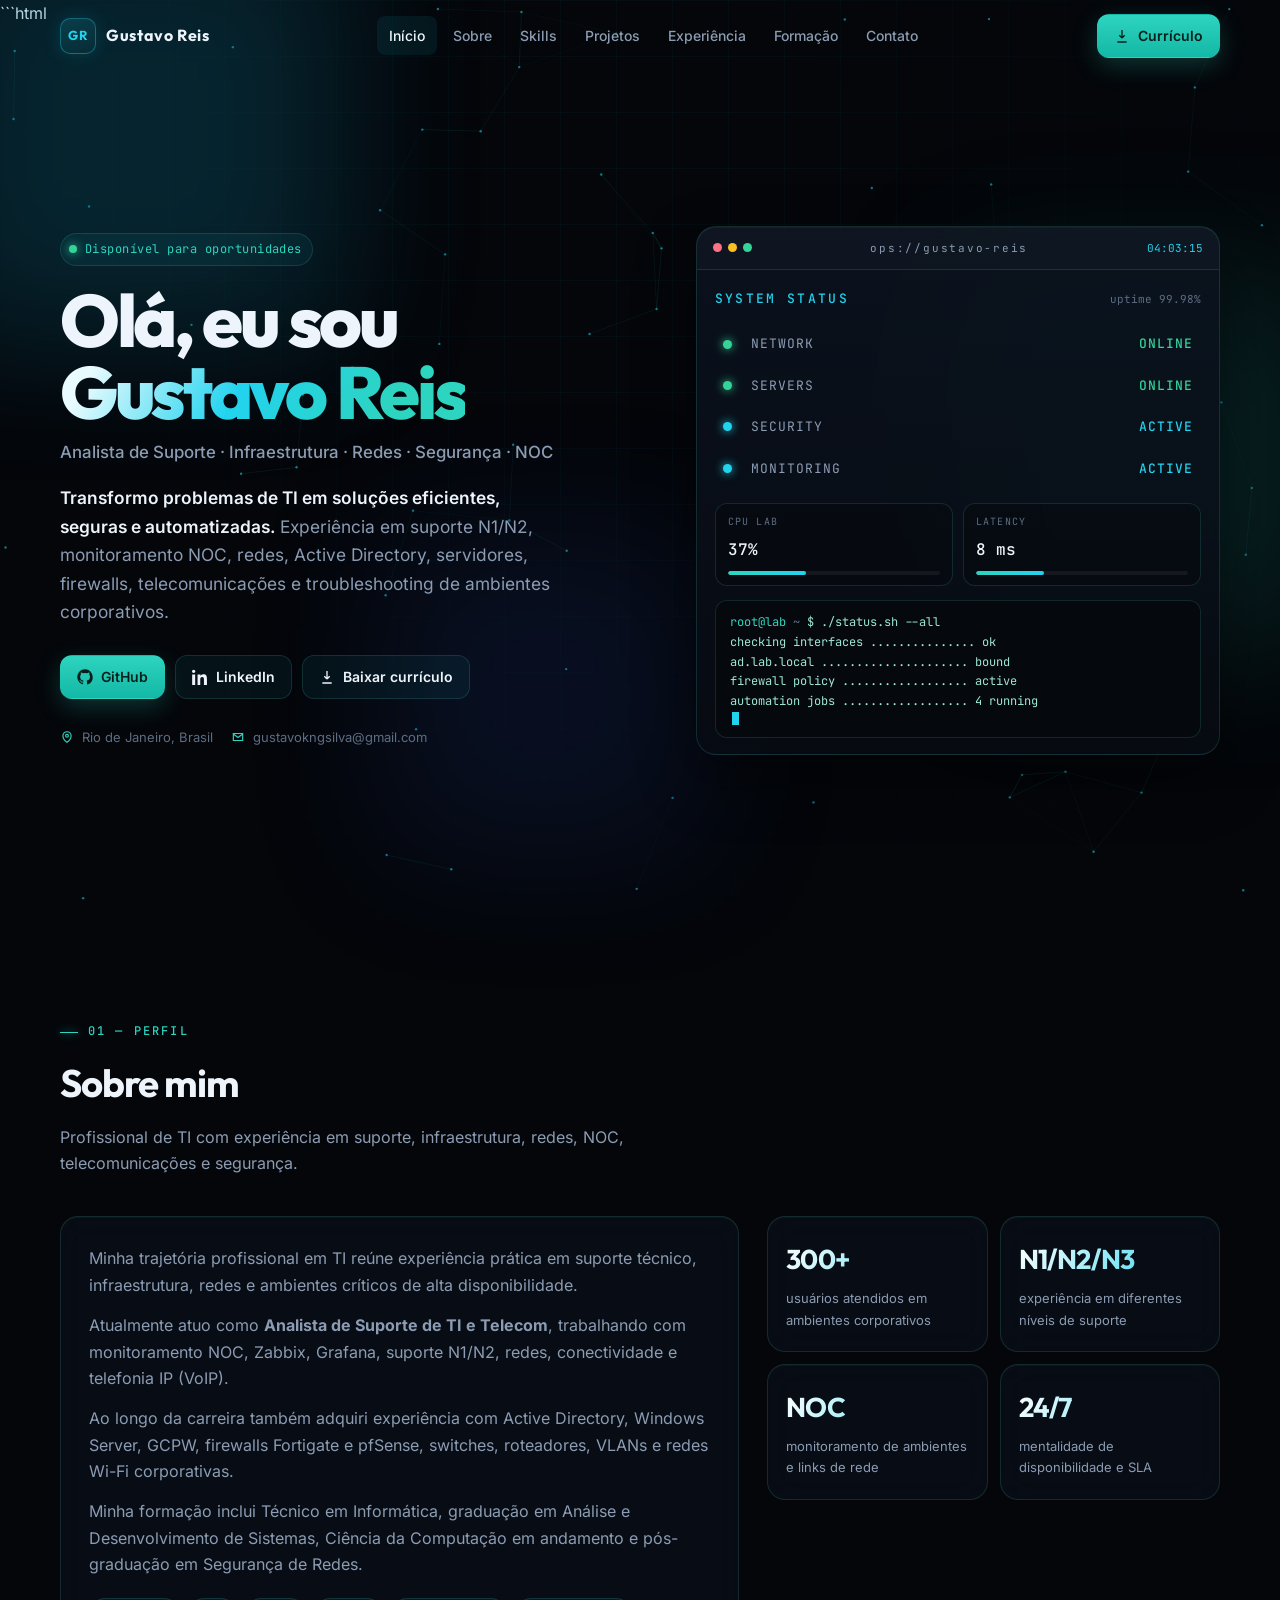
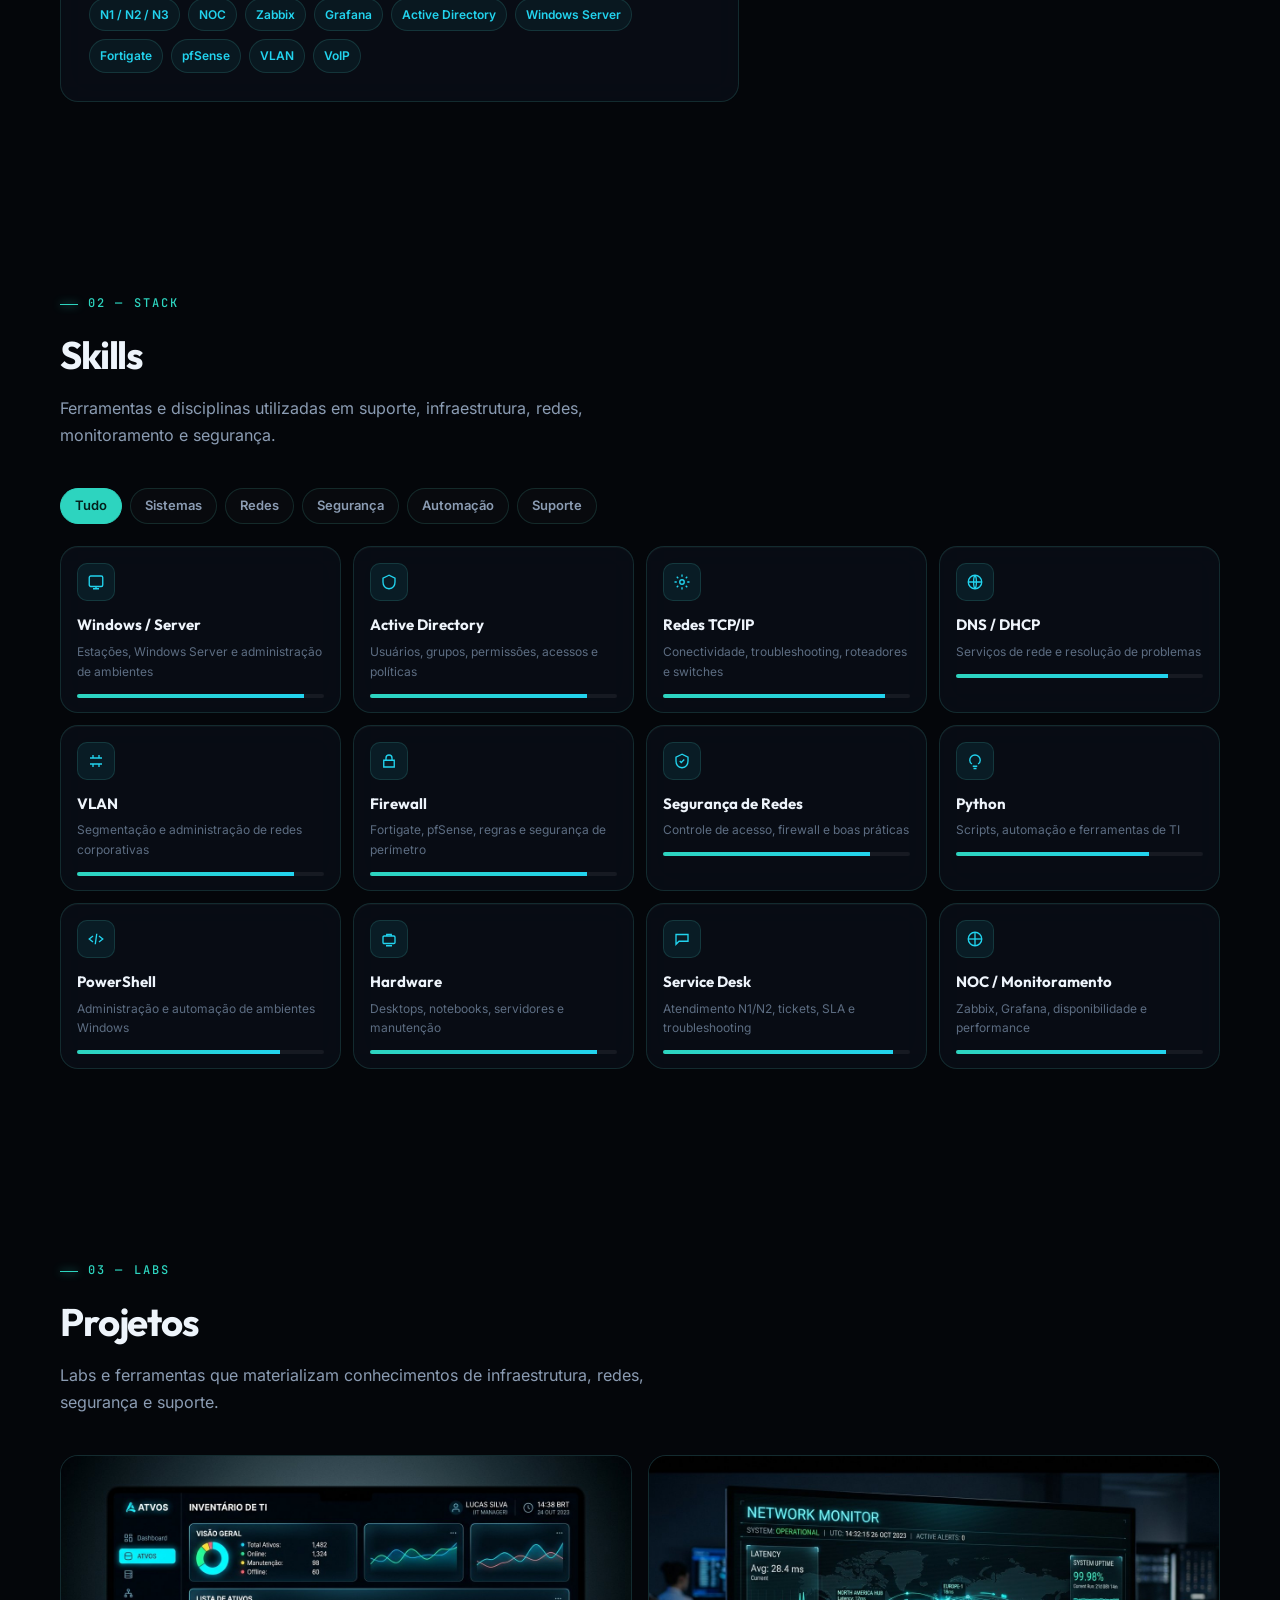
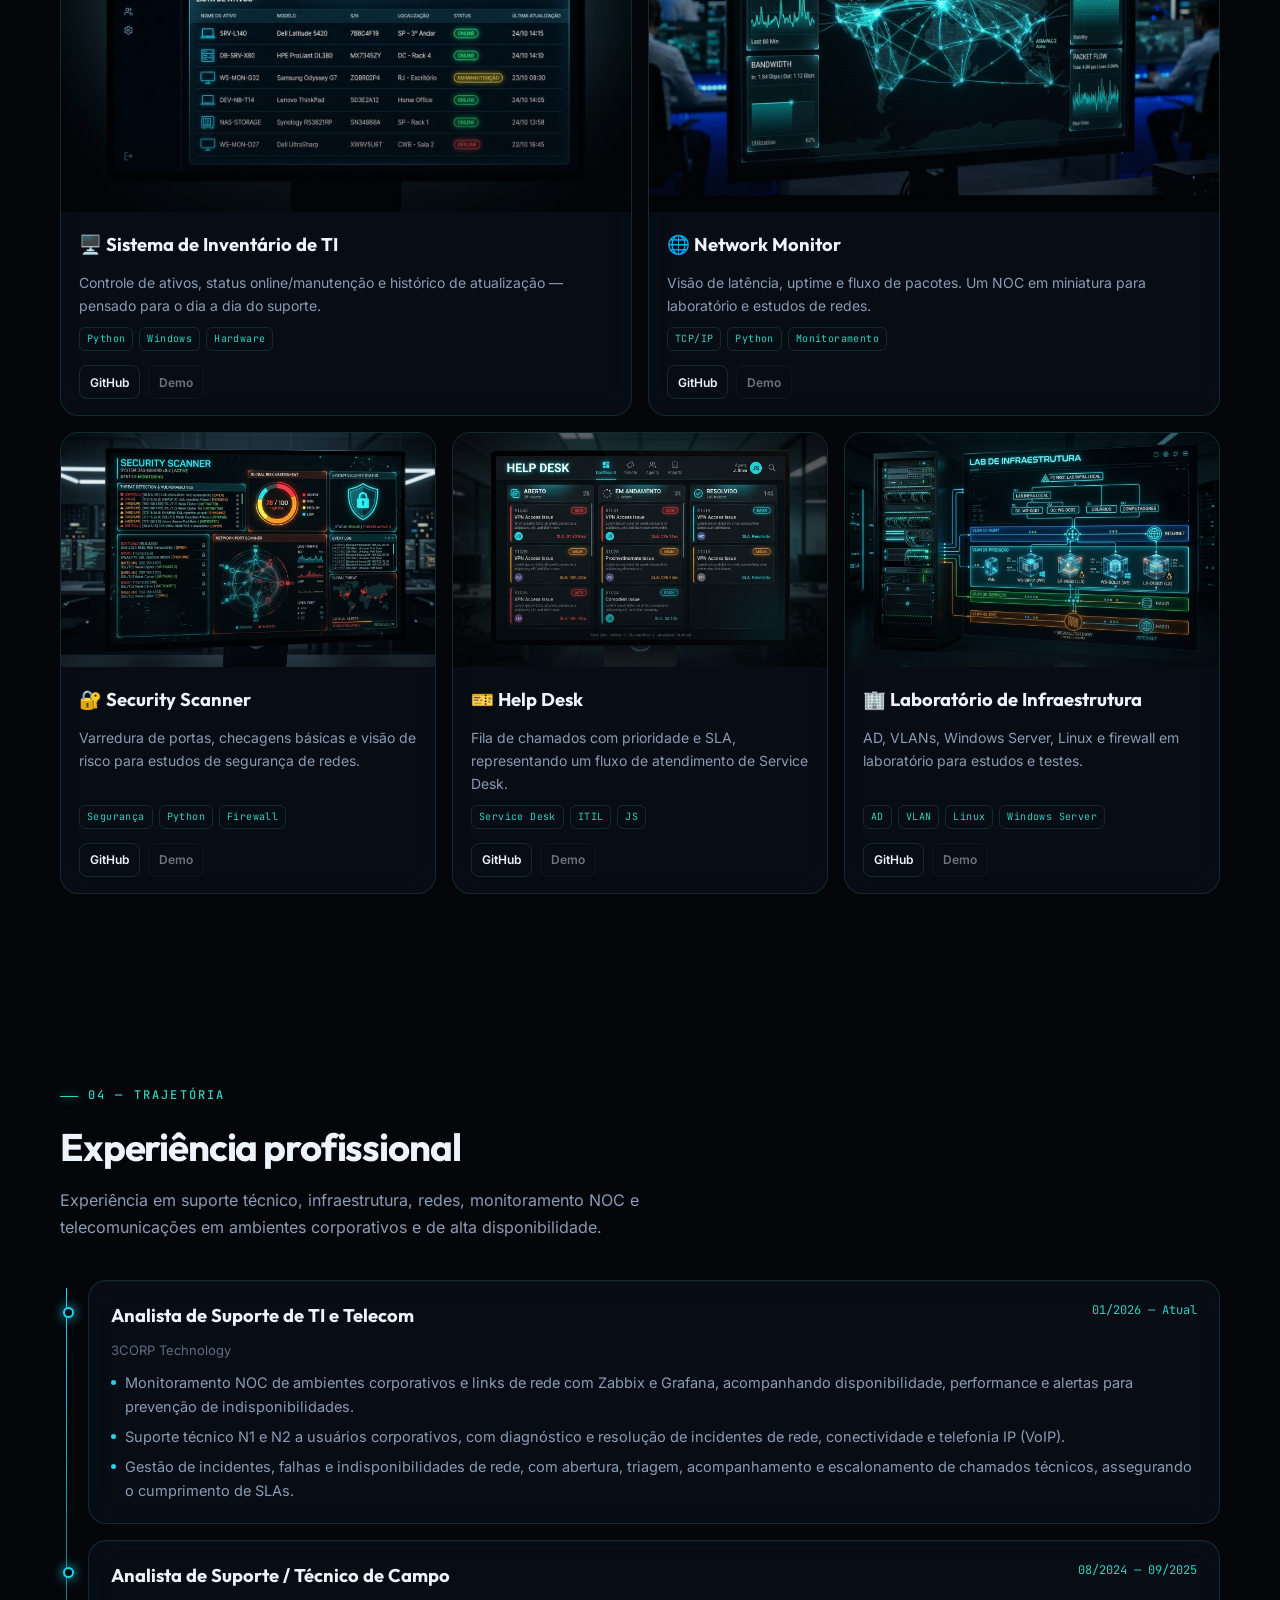
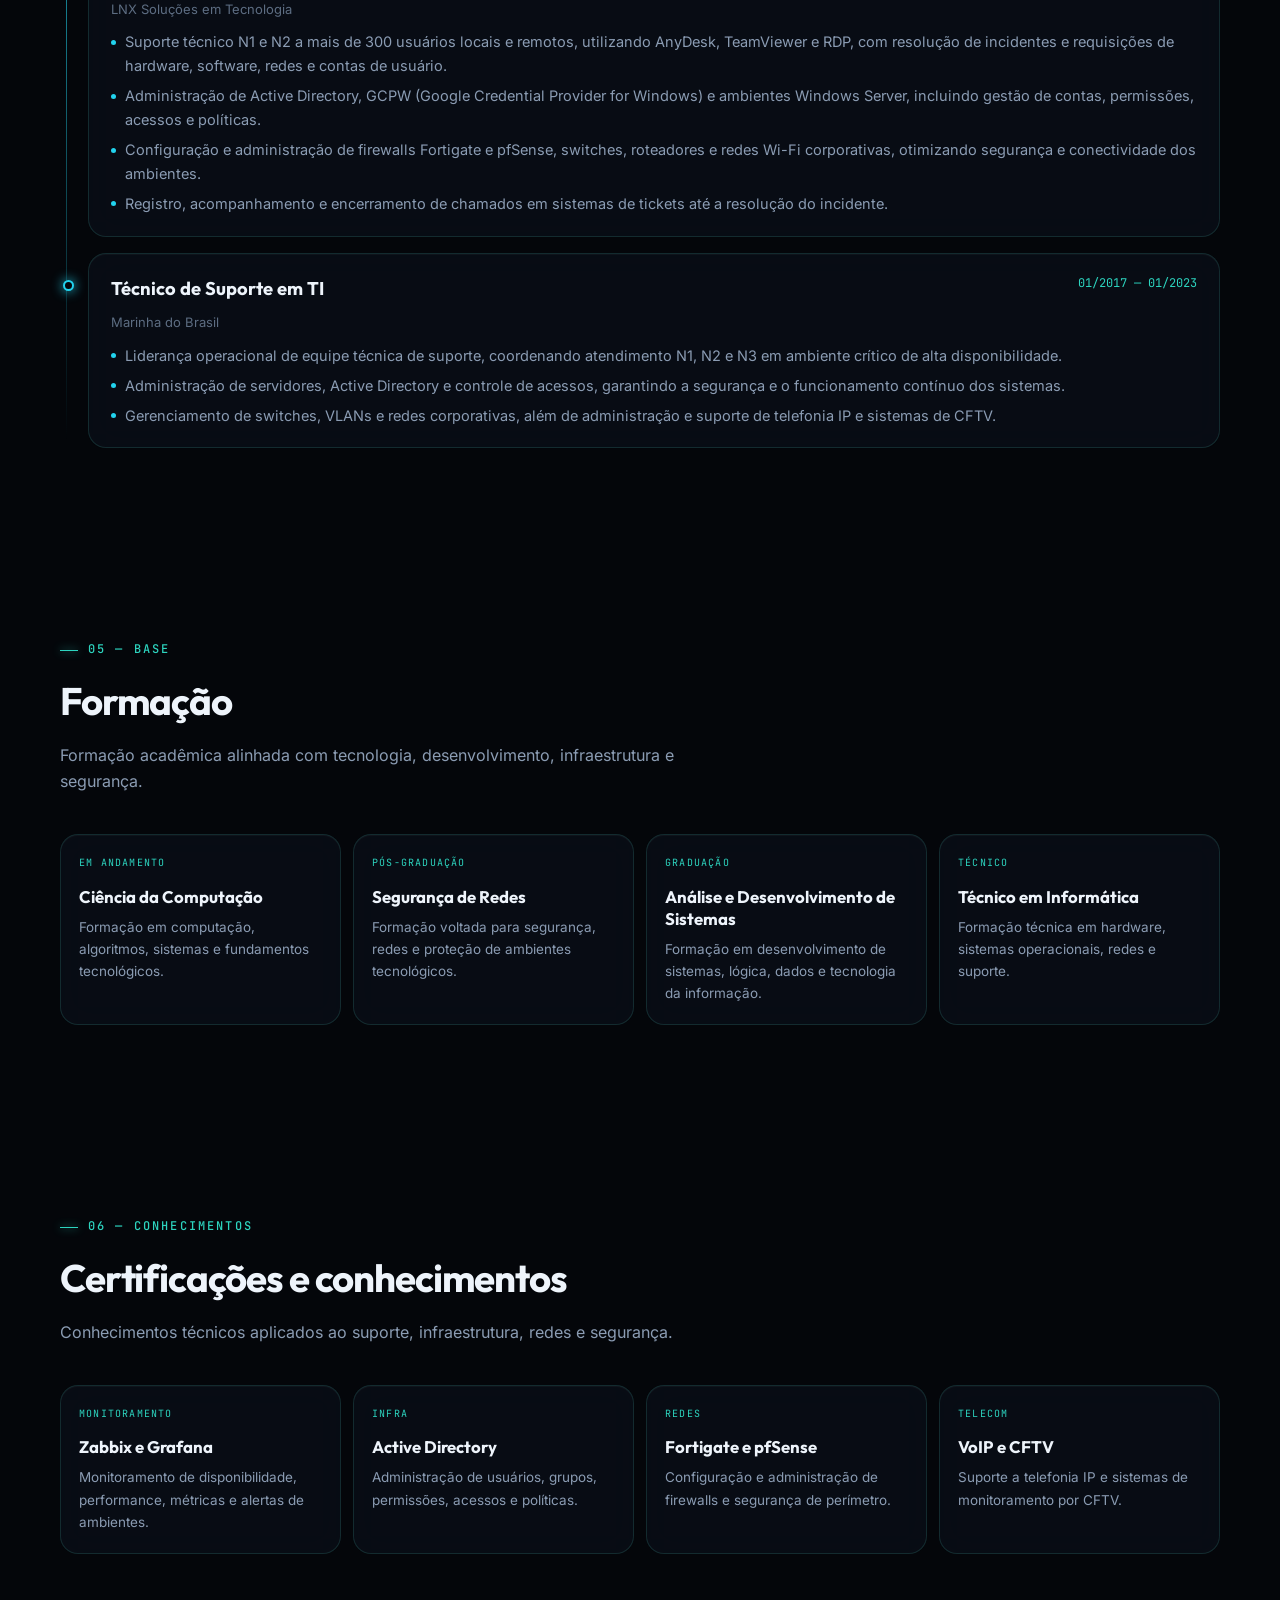
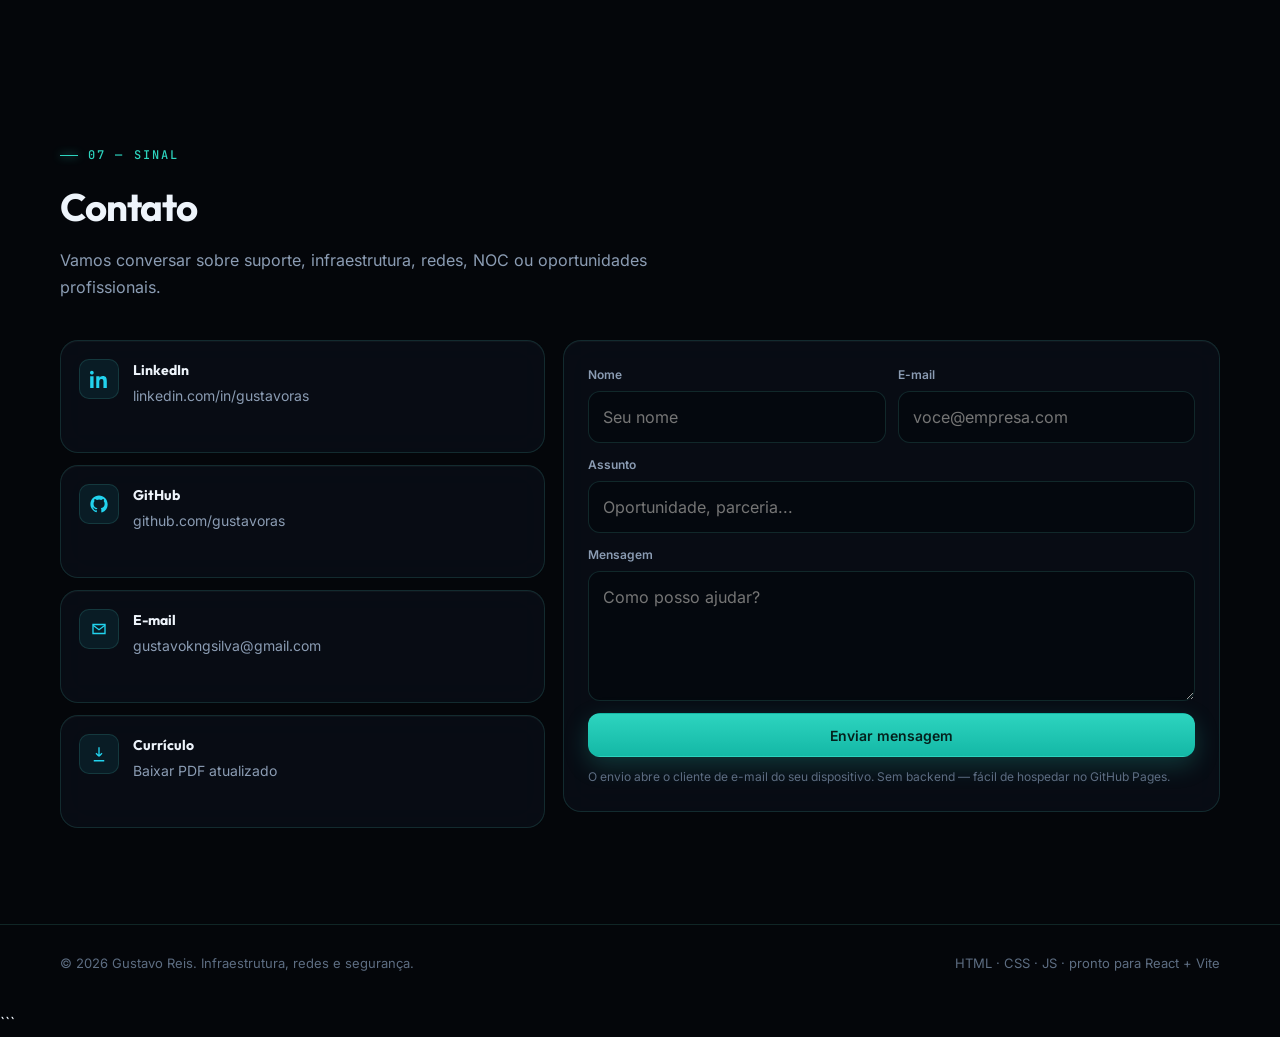
==== commit 8339b7d5: "Update index.html" ====
--- a/index.html
+++ b/index.html
@@ -1,42 +1,75 @@
+```html
 <!DOCTYPE html>
 <html lang="pt-BR">
 <head>
   <meta charset="UTF-8" />
   <meta name="viewport" content="width=device-width, initial-scale=1" />
+
   <!--
     ============================================================
     PORTFÓLIO — GUSTAVO REIS
-    Personalize: busque por gustavoras e gustavokngsilva@gmail.com
     ============================================================
   -->
+
   <title>Gustavo Reis — Analista de Suporte | Infraestrutura | Redes | Segurança</title>
-  <meta name="description" content="Portfólio de Gustavo Reis — Analista de Suporte com foco em infraestrutura, redes, segurança e automação." />
+
+  <meta
+    name="description"
+    content="Portfólio de Gustavo Reis — Analista de Suporte com experiência em infraestrutura, redes, NOC, telecomunicações e segurança."
+  />
+
   <meta name="theme-color" content="#04060a" />
-  <meta property="og:title" content="Gustavo Reis — Infraestrutura, Redes e Segurança" />
-  <meta property="og:description" content="Transformo problemas de TI em soluções eficientes, seguras e automatizadas." />
+
+  <meta
+    property="og:title"
+    content="Gustavo Reis — Infraestrutura, Redes e Segurança"
+  />
+
+  <meta
+    property="og:description"
+    content="Transformo problemas de TI em soluções eficientes, seguras e automatizadas."
+  />
+
   <meta property="og:type" content="website" />
   <meta property="og:image" content="assets/images/og-cover.jpg" />
+
   <link rel="icon" href="assets/icons/favicon.svg" type="image/svg+xml" />
+
   <link rel="stylesheet" href="css/fonts.css" />
   <link rel="stylesheet" href="css/style.css" />
 </head>
+
 <body>
+
   <a class="skip-link" href="#conteudo">Pular para o conteúdo</a>
+
   <div class="progress" id="progress"></div>
+
   <canvas id="bg-network" aria-hidden="true"></canvas>
+
   <div class="grid-overlay" aria-hidden="true"></div>
+
   <div class="orb orb-a" aria-hidden="true"></div>
   <div class="orb orb-b" aria-hidden="true"></div>
   <div class="orb orb-c" aria-hidden="true"></div>
 
   <div class="site">
+
+    <!-- =========================================================
+         NAVBAR
+    ========================================================== -->
+
     <header class="nav" id="nav">
+
       <div class="nav-inner">
+
         <a class="brand" href="#inicio" aria-label="Início">
           <span class="brand-mark">GR</span>
           <span>Gustavo Reis</span>
         </a>
+
         <nav class="nav-links" aria-label="Seções">
+
           <a href="#inicio">Início</a>
           <a href="#sobre">Sobre</a>
           <a href="#skills">Skills</a>
@@ -44,519 +77,2072 @@
           <a href="#experiencia">Experiência</a>
           <a href="#formacao">Formação</a>
           <a href="#contato">Contato</a>
+
         </nav>
+
         <div class="nav-cta">
-          <a class="btn btn-primary" href="assets/curriculo-gustavo-reis.pdf" download>
-            <svg viewBox="0 0 24 24" fill="none" stroke="currentColor" stroke-width="2"><path d="M12 3v12m0 0 4-4m-4 4-4-4M5 21h14"/></svg>
+
+          <a
+            class="btn btn-primary"
+            href="assets/curriculo-gustavo-reis.pdf"
+            download
+          >
+            <svg
+              viewBox="0 0 24 24"
+              fill="none"
+              stroke="currentColor"
+              stroke-width="2"
+            >
+              <path d="M12 3v12m0 0 4-4m-4 4-4-4M5 21h14"/>
+            </svg>
+
             Currículo
           </a>
-          <button class="menu-toggle" id="menuToggle" aria-label="Abrir menu" aria-expanded="false">
-            <span></span><span></span><span></span>
+
+          <button
+            class="menu-toggle"
+            id="menuToggle"
+            aria-label="Abrir menu"
+            aria-expanded="false"
+          >
+            <span></span>
+            <span></span>
+            <span></span>
           </button>
+
         </div>
+
       </div>
+
     </header>
 
+
+    <!-- =========================================================
+         CONTEÚDO
+    ========================================================== -->
+
     <main id="conteudo">
+
+      <!-- =======================================================
+           HERO
+      ======================================================== -->
+
       <section class="hero" id="inicio">
+
         <div class="container hero-grid">
+
           <div>
-            <span class="eyebrow"><i class="dot"></i> Disponível para oportunidades</span>
-            <h1>Olá, eu sou<br /><span class="grad">Gustavo Reis</span></h1>
-            <p class="role-line">Analista de Suporte · Infraestrutura · Redes · Segurança</p>
+
+            <span class="eyebrow">
+              <i class="dot"></i>
+              Disponível para oportunidades
+            </span>
+
+            <h1>
+              Olá, eu sou<br />
+              <span class="grad">Gustavo Reis</span>
+            </h1>
+
+            <p class="role-line">
+              Analista de Suporte · Infraestrutura · Redes · Segurança · NOC
+            </p>
+
             <p class="hero-copy">
-              <strong>Transformo problemas de TI em soluções eficientes, seguras e automatizadas.</strong>
-              Do chamado ao datacenter: diagnóstico, redes, Active Directory e scripts que tiram trabalho repetitivo do caminho.
+
+              <strong>
+                Transformo problemas de TI em soluções eficientes, seguras e automatizadas.
+              </strong>
+
+              Experiência em suporte N1/N2, monitoramento NOC, redes,
+              Active Directory, servidores, firewalls, telecomunicações
+              e troubleshooting de ambientes corporativos.
+
             </p>
+
             <div class="hero-actions">
-              <a class="btn btn-primary" data-social="github" href="https://github.com/gustavoras" target="_blank" rel="noopener">
-                <svg viewBox="0 0 24 24" fill="currentColor"><path d="M12 .5C5.73.5.5 5.73.5 12c0 5.1 3.29 9.42 7.86 10.95.58.1.79-.25.79-.56v-2.02c-3.2.7-3.87-1.36-3.87-1.36-.53-1.34-1.3-1.7-1.3-1.7-1.06-.73.08-.72.08-.72 1.17.08 1.79 1.2 1.79 1.2 1.04 1.78 2.73 1.27 3.4.97.1-.76.41-1.27.74-1.56-2.55-.29-5.23-1.28-5.23-5.68 0-1.26.45-2.28 1.19-3.09-.12-.29-.52-1.47.11-3.06 0 0 .97-.31 3.18 1.18a11.1 11.1 0 0 1 5.8 0c2.2-1.49 3.17-1.18 3.17-1.18.64 1.59.24 2.77.12 3.06.74.81 1.18 1.83 1.18 3.09 0 4.41-2.69 5.39-5.25 5.67.42.36.79 1.08.79 2.18v3.24c0 .31.21.67.8.56A10.52 10.52 0 0 0 23.5 12C23.5 5.73 18.27.5 12 .5Z"/></svg>
+
+              <a
+                class="btn btn-primary"
+                data-social="github"
+                href="https://github.com/gustavoras"
+                target="_blank"
+                rel="noopener"
+              >
+
+                <svg
+                  viewBox="0 0 24 24"
+                  fill="currentColor"
+                >
+                  <path d="M12 .5C5.73.5.5 5.73.5 12c0 5.1 3.29 9.42 7.86 10.95.58.1.79-.25.79-.56v-2.02c-3.2.7-3.87-1.36-3.87-1.36-.53-1.34-1.3-1.7-1.3-1.7-1.06-.73.08-.72.08-.72 1.17.08 1.79 1.2 1.79 1.2 1.04 1.78 2.73 1.27 3.4.97.1-.76.41-1.27.74-1.56-2.55-.29-5.23-1.28-5.23-5.68 0-1.26.45-2.28 1.19-3.09-.12-.29-.52-1.47.11-3.06 0 0 .97-.31 3.18 1.18a11.1 11.1 0 0 1 5.8 0c2.2-1.49 3.17-1.18 3.17-1.18.64 1.59.24 2.77.12 3.06.74.81 1.18 1.83 1.18 3.09 0 4.41-2.69 5.39-5.25 5.67.42.36.79 1.08.79 2.18v3.24c0 .31.21.67.8.56A10.52 10.52 0 0 0 23.5 12C23.5 5.73 18.27.5 12 .5Z"/>
+                </svg>
+
                 GitHub
+
               </a>
-              <a class="btn btn-ghost" data-social="linkedin" href="https://www.linkedin.com/in/gustavoras" target="_blank" rel="noopener">
-                <svg viewBox="0 0 24 24" fill="currentColor"><path d="M4.98 3.5C4.98 4.88 3.88 6 2.5 6S0 4.88 0 3.5 1.12 1 2.5 1s2.48 1.12 2.48 2.5zM.24 8.25h4.52V24H.24V8.25zM8.34 8.25h4.33v2.14h.06c.6-1.14 2.08-2.34 4.28-2.34 4.58 0 5.42 3.01 5.42 6.93V24h-4.52v-7.75c0-1.85-.03-4.22-2.57-4.22-2.58 0-2.97 2.01-2.97 4.09V24H8.34V8.25z"/></svg>
+
+
+              <a
+                class="btn btn-ghost"
+                data-social="linkedin"
+                href="https://www.linkedin.com/in/gustavoras"
+                target="_blank"
+                rel="noopener"
+              >
+
+                <svg
+                  viewBox="0 0 24 24"
+                  fill="currentColor"
+                >
+                  <path d="M4.98 3.5C4.98 4.88 3.88 6 2.5 6S0 4.88 0 3.5 1.12 1 2.5 1s2.48 1.12 2.48 2.5zM.24 8.25h4.52V24H.24V8.25zM8.34 8.25h4.33v2.14h.06c.6-1.14 2.08-2.34 4.28-2.34 4.58 0 5.42 3.01 5.42 6.93V24h-4.52v-7.75c0-1.85-.03-4.22-2.57-4.22-2.58 0-2.97 2.01-2.97 4.09V24H8.34V8.25z"/>
+                </svg>
+
                 LinkedIn
+
               </a>
-              <a class="btn btn-ghost" href="assets/curriculo-gustavo-reis.pdf" download>
-                <svg viewBox="0 0 24 24" fill="none" stroke="currentColor" stroke-width="2"><path d="M12 3v12m0 0 4-4m-4 4-4-4M5 21h14"/></svg>
+
+
+              <a
+                class="btn btn-ghost"
+                href="assets/curriculo-gustavo-reis.pdf"
+                download
+              >
+
+                <svg
+                  viewBox="0 0 24 24"
+                  fill="none"
+                  stroke="currentColor"
+                  stroke-width="2"
+                >
+                  <path d="M12 3v12m0 0 4-4m-4 4-4-4M5 21h14"/>
+                </svg>
+
                 Baixar currículo
+
               </a>
+
             </div>
+
+
             <div class="hero-meta">
+
               <span>
-                <svg viewBox="0 0 24 24" fill="none" stroke="currentColor" stroke-width="2"><path d="M12 21s7-4.4 7-11a7 7 0 1 0-14 0c0 6.6 7 11 7 11z"/><circle cx="12" cy="10" r="2.4"/></svg>
+
+                <svg
+                  viewBox="0 0 24 24"
+                  fill="none"
+                  stroke="currentColor"
+                  stroke-width="2"
+                >
+                  <path d="M12 21s7-4.4 7-11a7 7 0 1 0-14 0c0 6.6 7 11 7 11z"/>
+                  <circle cx="12" cy="10" r="2.4"/>
+                </svg>
+
                 Rio de Janeiro, Brasil
+
               </span>
+
+
               <span>
-                <svg viewBox="0 0 24 24" fill="none" stroke="currentColor" stroke-width="2"><path d="M4 6h16v12H4z"/><path d="m4 7 8 6 8-6"/></svg>
-                <a data-social="email" href="gustavokngsilva@gmail.com">gustavokngsilva@gmail.com</a>
+
+                <svg
+                  viewBox="0 0 24 24"
+                  fill="none"
+                  stroke="currentColor"
+                  stroke-width="2"
+                >
+                  <path d="M4 6h16v12H4z"/>
+                  <path d="m4 7 8 6 8-6"/>
+                </svg>
+
+                <a
+                  data-social="email"
+                  href="mailto:gustavokngsilva@gmail.com"
+                >
+                  gustavokngsilva@gmail.com
+                </a>
+
               </span>
+
             </div>
+
           </div>
 
-          <aside class="panel" aria-label="Painel de status do sistema">
+
+          <!-- PAINEL -->
+
+          <aside
+            class="panel"
+            aria-label="Painel de status do sistema"
+          >
+
             <div class="panel-bar">
-              <div class="win-dots" aria-hidden="true"><i></i><i></i><i></i></div>
-              <div class="panel-title">ops://gustavo-reis</div>
-              <div class="panel-clock" id="clock">00:00:00</div>
+
+              <div class="win-dots" aria-hidden="true">
+                <i></i>
+                <i></i>
+                <i></i>
+              </div>
+
+              <div class="panel-title">
+                ops://gustavo-reis
+              </div>
+
+              <div
+                class="panel-clock"
+                id="clock"
+              >
+                00:00:00
+              </div>
+
             </div>
+
+
             <div class="panel-body">
+
               <div class="sys-head">
+
                 <h3>SYSTEM STATUS</h3>
-                <small id="uptime">uptime 99.98%</small>
-              </div>
+
+                <small id="uptime">
+                  uptime 99.98%
+                </small>
+
+              </div>
+
+
               <div class="status-row">
+
                 <span class="led"></span>
-                <span class="label">NETWORK</span>
-                <span class="value ok">ONLINE</span>
-              </div>
+
+                <span class="label">
+                  NETWORK
+                </span>
+
+                <span class="value ok">
+                  ONLINE
+                </span>
+
+              </div>
+
+
               <div class="status-row">
+
                 <span class="led"></span>
-                <span class="label">SERVERS</span>
-                <span class="value ok">ONLINE</span>
-              </div>
+
+                <span class="label">
+                  SERVERS
+                </span>
+
+                <span class="value ok">
+                  ONLINE
+                </span>
+
+              </div>
+
+
               <div class="status-row">
+
                 <span class="led cyan"></span>
-                <span class="label">SECURITY</span>
-                <span class="value info">ACTIVE</span>
-              </div>
+
+                <span class="label">
+                  SECURITY
+                </span>
+
+                <span class="value info">
+                  ACTIVE
+                </span>
+
+              </div>
+
+
               <div class="status-row">
+
                 <span class="led cyan"></span>
-                <span class="label">AUTOMATION</span>
-                <span class="value info">ENABLED</span>
-              </div>
+
+                <span class="label">
+                  MONITORING
+                </span>
+
+                <span class="value info">
+                  ACTIVE
+                </span>
+
+              </div>
+
+
               <div class="metrics">
+
                 <div class="metric">
-                  <span>CPU LAB</span>
-                  <strong id="cpuVal">23%</strong>
-                  <div class="bar"><i id="cpuBar"></i></div>
-                </div>
+
+                  <span>
+                    CPU LAB
+                  </span>
+
+                  <strong id="cpuVal">
+                    23%
+                  </strong>
+
+                  <div class="bar">
+                    <i id="cpuBar"></i>
+                  </div>
+
+                </div>
+
+
                 <div class="metric">
-                  <span>LATENCY</span>
-                  <strong id="latVal">12 ms</strong>
-                  <div class="bar"><i id="latBar"></i></div>
-                </div>
-              </div>
-              <div class="term" aria-hidden="true">
-                <div><span class="prompt">root@lab</span> <span class="cmd">~</span> $ ./status.sh --all</div>
+
+                  <span>
+                    LATENCY
+                  </span>
+
+                  <strong id="latVal">
+                    12 ms
+                  </strong>
+
+                  <div class="bar">
+                    <i id="latBar"></i>
+                  </div>
+
+                </div>
+
+              </div>
+
+
+              <div
+                class="term"
+                aria-hidden="true"
+              >
+
+                <div>
+                  <span class="prompt">
+                    root@lab
+                  </span>
+
+                  <span class="cmd">
+                    ~
+                  </span>
+
+                  $ ./status.sh --all
+                </div>
+
                 <div id="termLines"></div>
-                <div><span class="caret"></span></div>
-              </div>
+
+                <div>
+                  <span class="caret"></span>
+                </div>
+
+              </div>
+
             </div>
+
           </aside>
+
         </div>
+
       </section>
 
+
+      <!-- =======================================================
+           SOBRE
+      ======================================================== -->
+
       <section class="section" id="sobre">
+
         <div class="container">
+
           <div class="section-head reveal">
-            <span class="kicker">01 — Perfil</span>
-            <h2>Sobre mim</h2>
-            <p class="lead">Trajetória em TI com pé no chão: suporte, infraestrutura e segurança — do ticket ao laboratório.</p>
+
+            <span class="kicker">
+              01 — Perfil
+            </span>
+
+            <h2>
+              Sobre mim
+            </h2>
+
+            <p class="lead">
+              Profissional de TI com experiência em suporte, infraestrutura,
+              redes, NOC, telecomunicações e segurança.
+            </p>
+
           </div>
+
+
           <div class="about-grid">
+
             <article class="glass about-card reveal">
+
               <p>
-                Minha jornada na tecnologia começou no suporte e no hardware. De lá para cá, fui aprofundando
-                redes, servidores e segurança — o tipo de trabalho que só aparece quando algo precisa continuar no ar.
+                Minha trajetória profissional em TI reúne experiência prática
+                em suporte técnico, infraestrutura, redes e ambientes críticos
+                de alta disponibilidade.
               </p>
+
               <p>
-                Hoje atuo como <strong>analista de suporte com visão de infraestrutura</strong>: diagnostico incidentes,
-                administro ambientes Windows Server e Linux, cuido de Active Directory, DNS/DHCP, VLANs e firewall,
-                e automatizo o que se repete com <strong>PowerShell</strong> e <strong>Python</strong>.
+                Atualmente atuo como
+                <strong>Analista de Suporte de TI e Telecom</strong>,
+                trabalhando com monitoramento NOC, Zabbix, Grafana,
+                suporte N1/N2, redes, conectividade e telefonia IP (VoIP).
               </p>
+
               <p>
-                Estou em formação contínua: técnico em informática, Análise e Desenvolvimento de Sistemas,
-                Ciência da Computação (em andamento) e pós-graduação em Segurança de Redes.
-                O objetivo é simples — entregar TI estável, documentada e difícil de quebrar.
+                Ao longo da carreira também adquiri experiência com
+                Active Directory, Windows Server, GCPW, firewalls Fortigate
+                e pfSense, switches, roteadores, VLANs e redes Wi-Fi corporativas.
               </p>
+
+              <p>
+                Minha formação inclui Técnico em Informática,
+                graduação em Análise e Desenvolvimento de Sistemas,
+                Ciência da Computação em andamento e pós-graduação
+                em Segurança de Redes.
+              </p>
+
+
               <div class="chips">
-                <span class="chip">N1 / N2</span>
-                <span class="chip">Windows Server</span>
-                <span class="chip">Linux</span>
-                <span class="chip">AD + GPO</span>
-                <span class="chip">TCP/IP</span>
-                <span class="chip">Hardening</span>
-              </div>
-            </article>
+
+                <span class="chip">
+                  N1 / N2 / N3
+                </span>
+
+                <span class="chip">
+                  NOC
+                </span>
+
+                <span class="chip">
+                  Zabbix
+                </span>
+
+                <span class="chip">
+                  Grafana
+                </span>
+
+                <span class="chip">
+                  Active Directory
+                </span>
+
+                <span class="chip">
+                  Windows Server
+                </span>
+
+                <span class="chip">
+                  Fortigate
+                </span>
+
+                <span class="chip">
+                  pfSense
+                </span>
+
+                <span class="chip">
+                  VLAN
+                </span>
+
+                <span class="chip">
+                  VoIP
+                </span>
+
+              </div>
+
+            </article>
+
+
             <div class="stat-grid reveal">
-              <div class="glass stat"><b>04+</b><span>anos colocando a mão na massa em TI</span></div>
-              <div class="glass stat"><b>N2</b><span>suporte com visão de infra e redes</span></div>
-              <div class="glass stat"><b>05</b><span>labs e projetos publicados no GitHub</span></div>
-              <div class="glass stat"><b>24/7</b><span>mentalidade de disponibilidade e SLA</span></div>
+
+              <div class="glass stat">
+                <b>300+</b>
+                <span>
+                  usuários atendidos em ambientes corporativos
+                </span>
+              </div>
+
+              <div class="glass stat">
+                <b>N1/N2/N3</b>
+                <span>
+                  experiência em diferentes níveis de suporte
+                </span>
+              </div>
+
+              <div class="glass stat">
+                <b>NOC</b>
+                <span>
+                  monitoramento de ambientes e links de rede
+                </span>
+              </div>
+
+              <div class="glass stat">
+                <b>24/7</b>
+                <span>
+                  mentalidade de disponibilidade e SLA
+                </span>
+              </div>
+
             </div>
+
           </div>
+
         </div>
+
       </section>
 
+
+      <!-- =======================================================
+           SKILLS
+      ======================================================== -->
+
       <section class="section" id="skills">
+
         <div class="container">
+
           <div class="section-head reveal">
-            <span class="kicker">02 — Stack</span>
-            <h2>Skills</h2>
-            <p class="lead">Ferramentas e disciplinas que uso no dia a dia de suporte, redes e segurança.</p>
+
+            <span class="kicker">
+              02 — Stack
+            </span>
+
+            <h2>
+              Skills
+            </h2>
+
+            <p class="lead">
+              Ferramentas e disciplinas utilizadas em suporte,
+              infraestrutura, redes, monitoramento e segurança.
+            </p>
+
           </div>
-          <div class="skill-filters reveal" role="tablist">
-            <button class="filter-btn active" data-filter="all">Tudo</button>
-            <button class="filter-btn" data-filter="sistemas">Sistemas</button>
-            <button class="filter-btn" data-filter="redes">Redes</button>
-            <button class="filter-btn" data-filter="seguranca">Segurança</button>
-            <button class="filter-btn" data-filter="auto">Automação</button>
-            <button class="filter-btn" data-filter="suporte">Suporte</button>
+
+
+          <div
+            class="skill-filters reveal"
+            role="tablist"
+          >
+
+            <button
+              class="filter-btn active"
+              data-filter="all"
+            >
+              Tudo
+            </button>
+
+            <button
+              class="filter-btn"
+              data-filter="sistemas"
+            >
+              Sistemas
+            </button>
+
+            <button
+              class="filter-btn"
+              data-filter="redes"
+            >
+              Redes
+            </button>
+
+            <button
+              class="filter-btn"
+              data-filter="seguranca"
+            >
+              Segurança
+            </button>
+
+            <button
+              class="filter-btn"
+              data-filter="auto"
+            >
+              Automação
+            </button>
+
+            <button
+              class="filter-btn"
+              data-filter="suporte"
+            >
+              Suporte
+            </button>
+
           </div>
-          <div class="skills-grid" id="skillsGrid">
-            <article class="glass skill-card reveal" data-cat="sistemas" style="--lvl:92%">
-              <div class="skill-ico"><svg viewBox="0 0 24 24" fill="none" stroke="currentColor" stroke-width="1.8"><rect x="3" y="4" width="18" height="14" rx="2"/><path d="M8 21h8M12 18v3"/></svg></div>
-              <h3>Windows / Server</h3>
-              <small>Estações, Server, GPO, file services</small>
-              <div class="level"><i></i></div>
-            </article>
-            <article class="glass skill-card reveal" data-cat="sistemas" style="--lvl:80%">
-              <div class="skill-ico"><svg viewBox="0 0 24 24" fill="none" stroke="currentColor" stroke-width="1.8"><path d="M12 3 4 7v5c0 5 3.4 8.4 8 9 4.6-.6 8-4 8-9V7l-8-4z"/></svg></div>
-              <h3>Linux</h3>
-              <small>Debian/Ubuntu, serviços, permissões</small>
-              <div class="level"><i></i></div>
-            </article>
-            <article class="glass skill-card reveal" data-cat="redes" style="--lvl:90%">
-              <div class="skill-ico"><svg viewBox="0 0 24 24" fill="none" stroke="currentColor" stroke-width="1.8"><circle cx="12" cy="12" r="3"/><path d="M12 2v3M12 19v3M2 12h3M19 12h3M5 5l2 2M17 17l2 2M19 5l-2 2M7 17l-2 2"/></svg></div>
-              <h3>Redes TCP/IP</h3>
-              <small>Subnetting, roteamento, troubleshooting</small>
-              <div class="level"><i></i></div>
-            </article>
-            <article class="glass skill-card reveal" data-cat="sistemas" style="--lvl:88%">
-              <div class="skill-ico"><svg viewBox="0 0 24 24" fill="none" stroke="currentColor" stroke-width="1.8"><path d="M16 21v-2a4 4 0 0 0-4-4H7a4 4 0 0 0-4 4v2"/><circle cx="9.5" cy="7" r="3.2"/><path d="M20 8v6M17 11h6"/></svg></div>
-              <h3>Active Directory</h3>
-              <small>Usuários, grupos, GPO, autenticação</small>
-              <div class="level"><i></i></div>
-            </article>
-            <article class="glass skill-card reveal" data-cat="redes" style="--lvl:86%">
-              <div class="skill-ico"><svg viewBox="0 0 24 24" fill="none" stroke="currentColor" stroke-width="1.8"><circle cx="12" cy="12" r="9"/><path d="M3 12h18M12 3c2.5 3 2.5 15 0 18M12 3c-2.5 3-2.5 15 0 18"/></svg></div>
-              <h3>DNS / DHCP</h3>
-              <small>Resolução de nomes e endereçamento</small>
-              <div class="level"><i></i></div>
-            </article>
-            <article class="glass skill-card reveal" data-cat="redes" style="--lvl:82%">
-              <div class="skill-ico"><svg viewBox="0 0 24 24" fill="none" stroke="currentColor" stroke-width="1.8"><path d="M4 8h16M4 16h16M8 4v4M16 4v4M8 16v4M16 16v4"/></svg></div>
-              <h3>VLAN</h3>
-              <small>Segmentação, trunk, isolamento</small>
-              <div class="level"><i></i></div>
-            </article>
-            <article class="glass skill-card reveal" data-cat="seguranca" style="--lvl:84%">
-              <div class="skill-ico"><svg viewBox="0 0 24 24" fill="none" stroke="currentColor" stroke-width="1.8"><path d="M5 11h14v9H5z"/><path d="M8 11V8a4 4 0 0 1 8 0v3"/></svg></div>
-              <h3>Firewall</h3>
-              <small>Regras, NAT, perímetro, ACL</small>
-              <div class="level"><i></i></div>
-            </article>
-            <article class="glass skill-card reveal" data-cat="seguranca" style="--lvl:83%">
-              <div class="skill-ico"><svg viewBox="0 0 24 24" fill="none" stroke="currentColor" stroke-width="1.8"><path d="M12 3 4 7v5c0 5 3.4 8.4 8 9 4.6-.6 8-4 8-9V7l-8-4z"/><path d="m9 12 2 2 4-4"/></svg></div>
-              <h3>Segurança de Redes</h3>
-              <small>Hardening, monitoramento, boas práticas</small>
-              <div class="level"><i></i></div>
-            </article>
-            <article class="glass skill-card reveal" data-cat="auto" style="--lvl:78%">
-              <div class="skill-ico"><svg viewBox="0 0 24 24" fill="none" stroke="currentColor" stroke-width="1.8"><path d="M8 16c-2-1-3-3-3-5a7 7 0 1 1 14 0c0 2-1 4-3 5"/><path d="M9 19h6M10 22h4"/></svg></div>
-              <h3>Python</h3>
-              <small>Scripts, APIs, automação de rotinas</small>
-              <div class="level"><i></i></div>
-            </article>
-            <article class="glass skill-card reveal" data-cat="auto" style="--lvl:85%">
-              <div class="skill-ico"><svg viewBox="0 0 24 24" fill="none" stroke="currentColor" stroke-width="1.8"><path d="m8 8-5 4 5 4M16 8l5 4-5 4M13 5l-2 14"/></svg></div>
-              <h3>PowerShell</h3>
-              <small>AD, relatórios, tarefas agendadas</small>
-              <div class="level"><i></i></div>
-            </article>
-            <article class="glass skill-card reveal" data-cat="suporte" style="--lvl:90%">
-              <div class="skill-ico"><svg viewBox="0 0 24 24" fill="none" stroke="currentColor" stroke-width="1.8"><rect x="4" y="8" width="16" height="10" rx="1.5"/><path d="M9 8V6h6v2M8 21h8"/></svg></div>
-              <h3>Hardware</h3>
-              <small>Desktops, notebooks, servidores, imagem</small>
-              <div class="level"><i></i></div>
-            </article>
-            <article class="glass skill-card reveal" data-cat="suporte" style="--lvl:93%">
-              <div class="skill-ico"><svg viewBox="0 0 24 24" fill="none" stroke="currentColor" stroke-width="1.8"><path d="M4 6h16v9H8l-4 4V6z"/></svg></div>
-              <h3>Service Desk</h3>
-              <small>ITIL na prática, SLA, documentação</small>
-              <div class="level"><i></i></div>
-            </article>
+
+
+          <div
+            class="skills-grid"
+            id="skillsGrid"
+          >
+
+            <article
+              class="glass skill-card reveal"
+              data-cat="sistemas"
+              style="--lvl:92%"
+            >
+
+              <div class="skill-ico">
+                <svg
+                  viewBox="0 0 24 24"
+                  fill="none"
+                  stroke="currentColor"
+                  stroke-width="1.8"
+                >
+                  <rect x="3" y="4" width="18" height="14" rx="2"/>
+                  <path d="M8 21h8M12 18v3"/>
+                </svg>
+              </div>
+
+              <h3>
+                Windows / Server
+              </h3>
+
+              <small>
+                Estações, Windows Server e administração de ambientes
+              </small>
+
+              <div class="level">
+                <i></i>
+              </div>
+
+            </article>
+
+
+            <article
+              class="glass skill-card reveal"
+              data-cat="sistemas"
+              style="--lvl:88%"
+            >
+
+              <div class="skill-ico">
+                <svg
+                  viewBox="0 0 24 24"
+                  fill="none"
+                  stroke="currentColor"
+                  stroke-width="1.8"
+                >
+                  <path d="M12 3 4 7v5c0 5 3.4 8.4 8 9 4.6-.6 8-4 8-9V7l-8-4z"/>
+                </svg>
+              </div>
+
+              <h3>
+                Active Directory
+              </h3>
+
+              <small>
+                Usuários, grupos, permissões, acessos e políticas
+              </small>
+
+              <div class="level">
+                <i></i>
+              </div>
+
+            </article>
+
+
+            <article
+              class="glass skill-card reveal"
+              data-cat="redes"
+              style="--lvl:90%"
+            >
+
+              <div class="skill-ico">
+                <svg
+                  viewBox="0 0 24 24"
+                  fill="none"
+                  stroke="currentColor"
+                  stroke-width="1.8"
+                >
+                  <circle cx="12" cy="12" r="3"/>
+                  <path d="M12 2v3M12 19v3M2 12h3M19 12h3M5 5l2 2M17 17l2 2M19 5l-2 2M7 17l-2 2"/>
+                </svg>
+              </div>
+
+              <h3>
+                Redes TCP/IP
+              </h3>
+
+              <small>
+                Conectividade, troubleshooting, roteadores e switches
+              </small>
+
+              <div class="level">
+                <i></i>
+              </div>
+
+            </article>
+
+
+            <article
+              class="glass skill-card reveal"
+              data-cat="redes"
+              style="--lvl:86%"
+            >
+
+              <div class="skill-ico">
+                <svg
+                  viewBox="0 0 24 24"
+                  fill="none"
+                  stroke="currentColor"
+                  stroke-width="1.8"
+                >
+                  <circle cx="12" cy="12" r="9"/>
+                  <path d="M3 12h18M12 3c2.5 3 2.5 15 0 18M12 3c-2.5 3-2.5 15 0 18"/>
+                </svg>
+              </div>
+
+              <h3>
+                DNS / DHCP
+              </h3>
+
+              <small>
+                Serviços de rede e resolução de problemas
+              </small>
+
+              <div class="level">
+                <i></i>
+              </div>
+
+            </article>
+
+
+            <article
+              class="glass skill-card reveal"
+              data-cat="redes"
+              style="--lvl:88%"
+            >
+
+              <div class="skill-ico">
+                <svg
+                  viewBox="0 0 24 24"
+                  fill="none"
+                  stroke="currentColor"
+                  stroke-width="1.8"
+                >
+                  <path d="M4 8h16M4 16h16M8 4v4M16 4v4M8 16v4M16 16v4"/>
+                </svg>
+              </div>
+
+              <h3>
+                VLAN
+              </h3>
+
+              <small>
+                Segmentação e administração de redes corporativas
+              </small>
+
+              <div class="level">
+                <i></i>
+              </div>
+
+            </article>
+
+
+            <article
+              class="glass skill-card reveal"
+              data-cat="seguranca"
+              style="--lvl:88%"
+            >
+
+              <div class="skill-ico">
+                <svg
+                  viewBox="0 0 24 24"
+                  fill="none"
+                  stroke="currentColor"
+                  stroke-width="1.8"
+                >
+                  <path d="M5 11h14v9H5z"/>
+                  <path d="M8 11V8a4 4 0 0 1 8 0v3"/>
+                </svg>
+              </div>
+
+              <h3>
+                Firewall
+              </h3>
+
+              <small>
+                Fortigate, pfSense, regras e segurança de perímetro
+              </small>
+
+              <div class="level">
+                <i></i>
+              </div>
+
+            </article>
+
+
+            <article
+              class="glass skill-card reveal"
+              data-cat="seguranca"
+              style="--lvl:84%"
+            >
+
+              <div class="skill-ico">
+                <svg
+                  viewBox="0 0 24 24"
+                  fill="none"
+                  stroke="currentColor"
+                  stroke-width="1.8"
+                >
+                  <path d="M12 3 4 7v5c0 5 3.4 8.4 8 9 4.6-.6 8-4 8-9V7l-8-4z"/>
+                  <path d="m9 12 2 2 4-4"/>
+                </svg>
+              </div>
+
+              <h3>
+                Segurança de Redes
+              </h3>
+
+              <small>
+                Controle de acesso, firewall e boas práticas
+              </small>
+
+              <div class="level">
+                <i></i>
+              </div>
+
+            </article>
+
+
+            <article
+              class="glass skill-card reveal"
+              data-cat="auto"
+              style="--lvl:78%"
+            >
+
+              <div class="skill-ico">
+                <svg
+                  viewBox="0 0 24 24"
+                  fill="none"
+                  stroke="currentColor"
+                  stroke-width="1.8"
+                >
+                  <path d="M8 16c-2-1-3-3-3-5a7 7 0 1 1 14 0c0 2-1 4-3 5"/>
+                  <path d="M9 19h6M10 22h4"/>
+                </svg>
+              </div>
+
+              <h3>
+                Python
+              </h3>
+
+              <small>
+                Scripts, automação e ferramentas de TI
+              </small>
+
+              <div class="level">
+                <i></i>
+              </div>
+
+            </article>
+
+
+            <article
+              class="glass skill-card reveal"
+              data-cat="auto"
+              style="--lvl:82%"
+            >
+
+              <div class="skill-ico">
+                <svg
+                  viewBox="0 0 24 24"
+                  fill="none"
+                  stroke="currentColor"
+                  stroke-width="1.8"
+                >
+                  <path d="m8 8-5 4 5 4M16 8l5 4-5 4M13 5l-2 14"/>
+                </svg>
+              </div>
+
+              <h3>
+                PowerShell
+              </h3>
+
+              <small>
+                Administração e automação de ambientes Windows
+              </small>
+
+              <div class="level">
+                <i></i>
+              </div>
+
+            </article>
+
+
+            <article
+              class="glass skill-card reveal"
+              data-cat="suporte"
+              style="--lvl:92%"
+            >
+
+              <div class="skill-ico">
+                <svg
+                  viewBox="0 0 24 24"
+                  fill="none"
+                  stroke="currentColor"
+                  stroke-width="1.8"
+                >
+                  <rect x="4" y="8" width="16" height="10" rx="1.5"/>
+                  <path d="M9 8V6h6v2M8 21h8"/>
+                </svg>
+              </div>
+
+              <h3>
+                Hardware
+              </h3>
+
+              <small>
+                Desktops, notebooks, servidores e manutenção
+              </small>
+
+              <div class="level">
+                <i></i>
+              </div>
+
+            </article>
+
+
+            <article
+              class="glass skill-card reveal"
+              data-cat="suporte"
+              style="--lvl:93%"
+            >
+
+              <div class="skill-ico">
+                <svg
+                  viewBox="0 0 24 24"
+                  fill="none"
+                  stroke="currentColor"
+                  stroke-width="1.8"
+                >
+                  <path d="M4 6h16v9H8l-4 4V6z"/>
+                </svg>
+              </div>
+
+              <h3>
+                Service Desk
+              </h3>
+
+              <small>
+                Atendimento N1/N2, tickets, SLA e troubleshooting
+              </small>
+
+              <div class="level">
+                <i></i>
+              </div>
+
+            </article>
+
+
+            <article
+              class="glass skill-card reveal"
+              data-cat="suporte"
+              style="--lvl:85%"
+            >
+
+              <div class="skill-ico">
+                <svg
+                  viewBox="0 0 24 24"
+                  fill="none"
+                  stroke="currentColor"
+                  stroke-width="1.8"
+                >
+                  <path d="M4 12h16"/>
+                  <path d="M12 4v16"/>
+                  <circle cx="12" cy="12" r="9"/>
+                </svg>
+              </div>
+
+              <h3>
+                NOC / Monitoramento
+              </h3>
+
+              <small>
+                Zabbix, Grafana, disponibilidade e performance
+              </small>
+
+              <div class="level">
+                <i></i>
+              </div>
+
+            </article>
+
           </div>
+
         </div>
+
       </section>
 
+
+      <!-- =======================================================
+           PROJETOS
+      ======================================================== -->
+
       <section class="section" id="projetos">
+
         <div class="container">
+
           <div class="section-head reveal">
-            <span class="kicker">03 — Labs</span>
-            <h2>Projetos</h2>
-            <p class="lead">Labs e ferramentas que materializam o que estudo: inventário, monitoramento, segurança e help desk.</p>
+
+            <span class="kicker">
+              03 — Labs
+            </span>
+
+            <h2>
+              Projetos
+            </h2>
+
+            <p class="lead">
+              Labs e ferramentas que materializam conhecimentos
+              de infraestrutura, redes, segurança e suporte.
+            </p>
+
           </div>
+
+
           <div class="projects-grid">
+
+
             <article class="glass project reveal">
+
               <div class="project-media">
-                <img src="assets/images/project-inventory.jpg" alt="Dashboard do sistema de inventário de TI" />
-              </div>
+
+                <img
+                  src="assets/images/project-inventory.jpg"
+                  alt="Dashboard do sistema de inventário de TI"
+                />
+
+              </div>
+
+
               <div class="project-body">
-                <h3>🖥️ Sistema de Inventário de TI</h3>
-                <p>Controle de ativos, status online/manutenção e histórico de atualização — pensado para o dia a dia do suporte.</p>
-                <div class="tags"><span class="tag">Python</span><span class="tag">Windows</span><span class="tag">Hardware</span></div>
+
+                <h3>
+                  🖥️ Sistema de Inventário de TI
+                </h3>
+
+                <p>
+                  Controle de ativos, status online/manutenção e histórico
+                  de atualização — pensado para o dia a dia do suporte.
+                </p>
+
+                <div class="tags">
+
+                  <span class="tag">
+                    Python
+                  </span>
+
+                  <span class="tag">
+                    Windows
+                  </span>
+
+                  <span class="tag">
+                    Hardware
+                  </span>
+
+                </div>
+
+
                 <div class="project-links">
-                  <a data-social="github" href="https://github.com/gustavoras" target="_blank" rel="noopener">
-                    <svg viewBox="0 0 24 24" fill="currentColor"><path d="M12 .5C5.73.5.5 5.73.5 12c0 5.1 3.29 9.42 7.86 10.95.58.1.79-.25.79-.56v-2.02c-3.2.7-3.87-1.36-3.87-1.36-.53-1.34-1.3-1.7-1.3-1.7-1.06-.73.08-.72.08-.72 1.17.08 1.79 1.2 1.79 1.2 1.04 1.78 2.73 1.27 3.4.97.1-.76.41-1.27.74-1.56-2.55-.29-5.23-1.28-5.23-5.68 0-1.26.45-2.28 1.19-3.09-.12-.29-.52-1.47.11-3.06 0 0 .97-.31 3.18 1.18a11.1 11.1 0 0 1 5.8 0c2.2-1.49 3.17-1.18 3.17-1.18.64 1.59.24 2.77.12 3.06.74.81 1.18 1.83 1.18 3.09 0 4.41-2.69 5.39-5.25 5.67.42.36.79 1.08.79 2.18v3.24c0 .31.21.67.8.56A10.52 10.52 0 0 0 23.5 12C23.5 5.73 18.27.5 12 .5Z"/></svg>
+
+                  <a
+                    data-social="github"
+                    href="https://github.com/gustavoras"
+                    target="_blank"
+                    rel="noopener"
+                  >
                     GitHub
                   </a>
-                  <a class="is-off" href="#" aria-disabled="true">Demo</a>
-                </div>
-              </div>
-            </article>
+
+                  <a
+                    class="is-off"
+                    href="#"
+                    aria-disabled="true"
+                  >
+                    Demo
+                  </a>
+
+                </div>
+
+              </div>
+
+            </article>
+
 
             <article class="glass project reveal">
+
               <div class="project-media">
-                <img src="assets/images/project-network.jpg" alt="Painel de monitoramento de rede" />
-              </div>
+
+                <img
+                  src="assets/images/project-network.jpg"
+                  alt="Painel de monitoramento de rede"
+                />
+
+              </div>
+
+
               <div class="project-body">
-                <h3>🌐 Network Monitor</h3>
-                <p>Visão de latência, uptime e fluxo de pacotes. Um NOC em miniatura para lab e estudo de redes.</p>
-                <div class="tags"><span class="tag">TCP/IP</span><span class="tag">Python</span><span class="tag">Monitoramento</span></div>
+
+                <h3>
+                  🌐 Network Monitor
+                </h3>
+
+                <p>
+                  Visão de latência, uptime e fluxo de pacotes.
+                  Um NOC em miniatura para laboratório e estudos de redes.
+                </p>
+
+                <div class="tags">
+
+                  <span class="tag">
+                    TCP/IP
+                  </span>
+
+                  <span class="tag">
+                    Python
+                  </span>
+
+                  <span class="tag">
+                    Monitoramento
+                  </span>
+
+                </div>
+
+
                 <div class="project-links">
-                  <a data-social="github" href="https://github.com/gustavoras" target="_blank" rel="noopener">GitHub</a>
-                  <a class="is-off" href="#" aria-disabled="true">Demo</a>
-                </div>
-              </div>
-            </article>
+
+                  <a
+                    data-social="github"
+                    href="https://github.com/gustavoras"
+                    target="_blank"
+                    rel="noopener"
+                  >
+                    GitHub
+                  </a>
+
+                  <a
+                    class="is-off"
+                    href="#"
+                    aria-disabled="true"
+                  >
+                    Demo
+                  </a>
+
+                </div>
+
+              </div>
+
+            </article>
+
 
             <article class="glass project reveal">
+
               <div class="project-media">
-                <img src="assets/images/project-security.jpg" alt="Scanner de segurança com mapa de portas" />
-              </div>
+
+                <img
+                  src="assets/images/project-security.jpg"
+                  alt="Scanner de segurança com mapa de portas"
+                />
+
+              </div>
+
+
               <div class="project-body">
-                <h3>🔐 Security Scanner</h3>
-                <p>Varredura de portas, checagens básicas e visão de risco — para treinar olho de SOC sem teatro.</p>
-                <div class="tags"><span class="tag">Segurança</span><span class="tag">Python</span><span class="tag">Firewall</span></div>
+
+                <h3>
+                  🔐 Security Scanner
+                </h3>
+
+                <p>
+                  Varredura de portas, checagens básicas e visão de risco
+                  para estudos de segurança de redes.
+                </p>
+
+                <div class="tags">
+
+                  <span class="tag">
+                    Segurança
+                  </span>
+
+                  <span class="tag">
+                    Python
+                  </span>
+
+                  <span class="tag">
+                    Firewall
+                  </span>
+
+                </div>
+
+
                 <div class="project-links">
-                  <a data-social="github" href="https://github.com/gustavoras" target="_blank" rel="noopener">GitHub</a>
-                  <a class="is-off" href="#" aria-disabled="true">Demo</a>
-                </div>
-              </div>
-            </article>
+
+                  <a
+                    data-social="github"
+                    href="https://github.com/gustavoras"
+                    target="_blank"
+                    rel="noopener"
+                  >
+                    GitHub
+                  </a>
+
+                  <a
+                    class="is-off"
+                    href="#"
+                    aria-disabled="true"
+                  >
+                    Demo
+                  </a>
+
+                </div>
+
+              </div>
+
+            </article>
+
 
             <article class="glass project reveal">
+
               <div class="project-media">
-                <img src="assets/images/project-helpdesk.jpg" alt="Kanban de tickets do help desk" />
-              </div>
+
+                <img
+                  src="assets/images/project-helpdesk.jpg"
+                  alt="Kanban de tickets do help desk"
+                />
+
+              </div>
+
+
               <div class="project-body">
-                <h3>🎫 Help Desk</h3>
-                <p>Fila de chamados com prioridade e SLA. Do “está lento” ao encerramento documentado.</p>
-                <div class="tags"><span class="tag">Service Desk</span><span class="tag">ITIL</span><span class="tag">JS</span></div>
+
+                <h3>
+                  🎫 Help Desk
+                </h3>
+
+                <p>
+                  Fila de chamados com prioridade e SLA,
+                  representando um fluxo de atendimento de Service Desk.
+                </p>
+
+                <div class="tags">
+
+                  <span class="tag">
+                    Service Desk
+                  </span>
+
+                  <span class="tag">
+                    ITIL
+                  </span>
+
+                  <span class="tag">
+                    JS
+                  </span>
+
+                </div>
+
+
                 <div class="project-links">
-                  <a data-social="github" href="https://github.com/gustavoras" target="_blank" rel="noopener">GitHub</a>
-                  <a class="is-off" href="#" aria-disabled="true">Demo</a>
-                </div>
-              </div>
-            </article>
+
+                  <a
+                    data-social="github"
+                    href="https://github.com/gustavoras"
+                    target="_blank"
+                    rel="noopener"
+                  >
+                    GitHub
+                  </a>
+
+                  <a
+                    class="is-off"
+                    href="#"
+                    aria-disabled="true"
+                  >
+                    Demo
+                  </a>
+
+                </div>
+
+              </div>
+
+            </article>
+
 
             <article class="glass project reveal">
+
               <div class="project-media">
-                <img src="assets/images/project-lab.jpg" alt="Diagrama do laboratório de infraestrutura" />
-              </div>
+
+                <img
+                  src="assets/images/project-lab.jpg"
+                  alt="Diagrama do laboratório de infraestrutura"
+                />
+
+              </div>
+
+
               <div class="project-body">
-                <h3>🏢 Laboratório de Infraestrutura</h3>
-                <p>AD, VLANs, Windows Server, Linux e firewall num lab caseiro para quebrar e aprender com segurança.</p>
-                <div class="tags"><span class="tag">AD</span><span class="tag">VLAN</span><span class="tag">Linux</span><span class="tag">Windows Server</span></div>
+
+                <h3>
+                  🏢 Laboratório de Infraestrutura
+                </h3>
+
+                <p>
+                  AD, VLANs, Windows Server, Linux e firewall
+                  em laboratório para estudos e testes.
+                </p>
+
+                <div class="tags">
+
+                  <span class="tag">
+                    AD
+                  </span>
+
+                  <span class="tag">
+                    VLAN
+                  </span>
+
+                  <span class="tag">
+                    Linux
+                  </span>
+
+                  <span class="tag">
+                    Windows Server
+                  </span>
+
+                </div>
+
+
                 <div class="project-links">
-                  <a data-social="github" href="https://github.com/gustavoras" target="_blank" rel="noopener">GitHub</a>
-                  <a class="is-off" href="#" aria-disabled="true">Demo</a>
-                </div>
-              </div>
-            </article>
+
+                  <a
+                    data-social="github"
+                    href="https://github.com/gustavoras"
+                    target="_blank"
+                    rel="noopener"
+                  >
+                    GitHub
+                  </a>
+
+                  <a
+                    class="is-off"
+                    href="#"
+                    aria-disabled="true"
+                  >
+                    Demo
+                  </a>
+
+                </div>
+
+              </div>
+
+            </article>
+
           </div>
+
         </div>
+
       </section>
 
+
+      <!-- =======================================================
+           EXPERIÊNCIA PROFISSIONAL
+      ======================================================== -->
+
       <section class="section" id="experiencia">
+
         <div class="container">
+
           <div class="section-head reveal">
-            <span class="kicker">04 — Trajetória</span>
-            <h2>Experiência profissional</h2>
-            <p class="lead">Evolução do suporte técnico à análise de infraestrutura. Ajuste empresas e datas no HTML.</p>
+
+            <span class="kicker">
+              04 — Trajetória
+            </span>
+
+            <h2>
+              Experiência profissional
+            </h2>
+
+            <p class="lead">
+              Experiência em suporte técnico, infraestrutura, redes,
+              monitoramento NOC e telecomunicações em ambientes corporativos
+              e de alta disponibilidade.
+            </p>
+
           </div>
+
+
           <div class="timeline">
+
+
+            <!-- 3CORP -->
+
             <article class="glass tl-item reveal">
+
               <div class="tl-top">
-                <h3>Analista de Suporte — Infraestrutura</h3>
-                <span class="when">2024 — Atual</span>
-              </div>
-              <div class="where">Ambiente corporativo · N1/N2</div>
+
+                <h3>
+                  Analista de Suporte de TI e Telecom
+                </h3>
+
+                <span class="when">
+                  01/2026 — Atual
+                </span>
+
+              </div>
+
+
+              <div class="where">
+                3CORP Technology
+              </div>
+
+
               <ul>
-                <li>Diagnóstico e resolução de incidentes de estações, servidores e rede local.</li>
-                <li>Administração de Active Directory, DNS, DHCP e políticas de acesso.</li>
-                <li>Apoio em VLANs, firewall e hardening básico de endpoints.</li>
-                <li>Automação de rotinas com PowerShell e Python, com documentação dos procedimentos.</li>
+
+                <li>
+                  Monitoramento NOC de ambientes corporativos e links de rede
+                  com Zabbix e Grafana, acompanhando disponibilidade,
+                  performance e alertas para prevenção de indisponibilidades.
+                </li>
+
+                <li>
+                  Suporte técnico N1 e N2 a usuários corporativos,
+                  com diagnóstico e resolução de incidentes de rede,
+                  conectividade e telefonia IP (VoIP).
+                </li>
+
+                <li>
+                  Gestão de incidentes, falhas e indisponibilidades de rede,
+                  com abertura, triagem, acompanhamento e escalonamento
+                  de chamados técnicos, assegurando o cumprimento de SLAs.
+                </li>
+
               </ul>
-            </article>
+
+            </article>
+
+
+            <!-- LNX -->
+
             <article class="glass tl-item reveal">
+
               <div class="tl-top">
-                <h3>Técnico de Informática / Service Desk</h3>
-                <span class="when">2022 — 2024</span>
-              </div>
-              <div class="where">Ambiente corporativo · Service Desk</div>
+
+                <h3>
+                  Analista de Suporte / Técnico de Campo
+                </h3>
+
+                <span class="when">
+                  08/2024 — 09/2025
+                </span>
+
+              </div>
+
+
+              <div class="where">
+                LNX Soluções em Tecnologia
+              </div>
+
+
               <ul>
-                <li>Atendimento ao usuário, hardware, imaging e suporte a Windows.</li>
-                <li>Registro e acompanhamento de chamados com foco em SLA.</li>
-                <li>Apoio à equipe de redes e servidores em rotinas e incidentes.</li>
+
+                <li>
+                  Suporte técnico N1 e N2 a mais de 300 usuários locais
+                  e remotos, utilizando AnyDesk, TeamViewer e RDP,
+                  com resolução de incidentes e requisições de hardware,
+                  software, redes e contas de usuário.
+                </li>
+
+                <li>
+                  Administração de Active Directory, GCPW
+                  (Google Credential Provider for Windows) e ambientes
+                  Windows Server, incluindo gestão de contas,
+                  permissões, acessos e políticas.
+                </li>
+
+                <li>
+                  Configuração e administração de firewalls Fortigate
+                  e pfSense, switches, roteadores e redes Wi-Fi corporativas,
+                  otimizando segurança e conectividade dos ambientes.
+                </li>
+
+                <li>
+                  Registro, acompanhamento e encerramento de chamados
+                  em sistemas de tickets até a resolução do incidente.
+                </li>
+
               </ul>
-            </article>
+
+            </article>
+
+
+            <!-- MARINHA -->
+
             <article class="glass tl-item reveal">
+
               <div class="tl-top">
-                <h3>Assistente de TI / Laboratório</h3>
-                <span class="when">2020 — 2022</span>
-              </div>
-              <div class="where">Formação prática e primeiros ambientes</div>
+
+                <h3>
+                  Técnico de Suporte em TI
+                </h3>
+
+                <span class="when">
+                  01/2017 — 01/2023
+                </span>
+
+              </div>
+
+
+              <div class="where">
+                Marinha do Brasil
+              </div>
+
+
               <ul>
-                <li>Montagem de lab, cabeamento, instalação de SO e primeiros servidores.</li>
-                <li>Base sólida em hardware, redes e atendimento — o alicerce do que veio depois.</li>
+
+                <li>
+                  Liderança operacional de equipe técnica de suporte,
+                  coordenando atendimento N1, N2 e N3 em ambiente crítico
+                  de alta disponibilidade.
+                </li>
+
+                <li>
+                  Administração de servidores, Active Directory e controle
+                  de acessos, garantindo a segurança e o funcionamento
+                  contínuo dos sistemas.
+                </li>
+
+                <li>
+                  Gerenciamento de switches, VLANs e redes corporativas,
+                  além de administração e suporte de telefonia IP
+                  e sistemas de CFTV.
+                </li>
+
               </ul>
-            </article>
+
+            </article>
+
+
           </div>
+
         </div>
+
       </section>
 
+
+      <!-- =======================================================
+           FORMAÇÃO
+      ======================================================== -->
+
       <section class="section" id="formacao">
+
         <div class="container">
+
           <div class="section-head reveal">
-            <span class="kicker">05 — Base</span>
-            <h2>Formação</h2>
-            <p class="lead">Caminho acadêmico alinhado com infraestrutura, desenvolvimento e segurança.</p>
+
+            <span class="kicker">
+              05 — Base
+            </span>
+
+            <h2>
+              Formação
+            </h2>
+
+            <p class="lead">
+              Formação acadêmica alinhada com tecnologia,
+              desenvolvimento, infraestrutura e segurança.
+            </p>
+
           </div>
+
+
           <div class="edu-grid">
+
+
             <article class="glass edu-card reveal">
-              <span class="badge">Em andamento</span>
-              <h3>Ciência da Computação</h3>
-              <p>Fundamentos de sistemas, algoritmos e visão ampla de computação.</p>
-            </article>
+
+              <span class="badge">
+                Em andamento
+              </span>
+
+              <h3>
+                Ciência da Computação
+              </h3>
+
+              <p>
+                Formação em computação, algoritmos,
+                sistemas e fundamentos tecnológicos.
+              </p>
+
+            </article>
+
+
             <article class="glass edu-card reveal">
-              <span class="badge">Pós-graduação</span>
-              <h3>Segurança de Redes</h3>
-              <p>Defesa de perímetro, análise de tráfego e práticas de hardening.</p>
-            </article>
+
+              <span class="badge">
+                Pós-graduação
+              </span>
+
+              <h3>
+                Segurança de Redes
+              </h3>
+
+              <p>
+                Formação voltada para segurança,
+                redes e proteção de ambientes tecnológicos.
+              </p>
+
+            </article>
+
+
             <article class="glass edu-card reveal">
-              <span class="badge">Graduação</span>
-              <h3>Análise e Desenvolvimento de Sistemas</h3>
-              <p>Lógica, dados e construção de ferramentas para o dia a dia de TI.</p>
-            </article>
+
+              <span class="badge">
+                Graduação
+              </span>
+
+              <h3>
+                Análise e Desenvolvimento de Sistemas
+              </h3>
+
+              <p>
+                Formação em desenvolvimento de sistemas,
+                lógica, dados e tecnologia da informação.
+              </p>
+
+            </article>
+
+
             <article class="glass edu-card reveal">
-              <span class="badge">Técnico</span>
-              <h3>Técnico em Informática</h3>
-              <p>Hardware, sistemas operacionais e o primeiro contato real com suporte.</p>
-            </article>
+
+              <span class="badge">
+                Técnico
+              </span>
+
+              <h3>
+                Técnico em Informática
+              </h3>
+
+              <p>
+                Formação técnica em hardware,
+                sistemas operacionais, redes e suporte.
+              </p>
+
+            </article>
+
           </div>
+
         </div>
+
       </section>
 
+
+      <!-- =======================================================
+           CERTIFICAÇÕES
+      ======================================================== -->
+
       <section class="section" id="certificacoes">
+
         <div class="container">
+
           <div class="section-head reveal">
-            <span class="kicker">06 — Extra</span>
-            <h2>Certificações e conhecimentos</h2>
-            <p class="lead">Conhecimentos aplicados. Substitua pelos certificados reais quando tiver os PDFs e os códigos.</p>
+
+            <span class="kicker">
+              06 — Conhecimentos
+            </span>
+
+            <h2>
+              Certificações e conhecimentos
+            </h2>
+
+            <p class="lead">
+              Conhecimentos técnicos aplicados ao suporte,
+              infraestrutura, redes e segurança.
+            </p>
+
           </div>
+
+
           <div class="cert-grid">
+
+
             <article class="glass cert-card reveal">
-              <span class="badge">Prática</span>
-              <h3>ITIL no Service Desk</h3>
-              <p>Incidente, requisição, prioridade e SLA sem burocracia vazia.</p>
-            </article>
+
+              <span class="badge">
+                Monitoramento
+              </span>
+
+              <h3>
+                Zabbix e Grafana
+              </h3>
+
+              <p>
+                Monitoramento de disponibilidade,
+                performance, métricas e alertas de ambientes.
+              </p>
+
+            </article>
+
+
             <article class="glass cert-card reveal">
-              <span class="badge">Segurança</span>
-              <h3>LGPD e higiene digital</h3>
-              <p>Menos dado exposto, mais controle de acesso e trilha de auditoria.</p>
-            </article>
+
+              <span class="badge">
+                Infra
+              </span>
+
+              <h3>
+                Active Directory
+              </h3>
+
+              <p>
+                Administração de usuários, grupos,
+                permissões, acessos e políticas.
+              </p>
+
+            </article>
+
+
             <article class="glass cert-card reveal">
-              <span class="badge">Infra</span>
-              <h3>Virtualização</h3>
-              <p>Labs em Hyper-V / VMware: snapshots, VLANs virtuais e isolamento.</p>
-            </article>
+
+              <span class="badge">
+                Redes
+              </span>
+
+              <h3>
+                Fortigate e pfSense
+              </h3>
+
+              <p>
+                Configuração e administração de firewalls
+                e segurança de perímetro.
+              </p>
+
+            </article>
+
+
             <article class="glass cert-card reveal">
-              <span class="badge">Ops</span>
-              <h3>Backup e recuperação</h3>
-              <p>Cópia não é backup. Testo restore — senão é só esperança.</p>
-            </article>
+
+              <span class="badge">
+                Telecom
+              </span>
+
+              <h3>
+                VoIP e CFTV
+              </h3>
+
+              <p>
+                Suporte a telefonia IP e sistemas
+                de monitoramento por CFTV.
+              </p>
+
+            </article>
+
           </div>
+
         </div>
+
       </section>
 
+
+      <!-- =======================================================
+           CONTATO
+      ======================================================== -->
+
       <section class="section" id="contato">
+
         <div class="container">
+
           <div class="section-head reveal">
-            <span class="kicker">07 — Sinal</span>
-            <h2>Contato</h2>
-            <p class="lead">Vamos conversar sobre suporte, infra, redes ou um lab que precisa sair do papel.</p>
+
+            <span class="kicker">
+              07 — Sinal
+            </span>
+
+            <h2>
+              Contato
+            </h2>
+
+            <p class="lead">
+              Vamos conversar sobre suporte, infraestrutura,
+              redes, NOC ou oportunidades profissionais.
+            </p>
+
           </div>
+
+
           <div class="contact-grid">
+
+
             <div class="contact-info reveal">
-              <a class="glass info-card" data-social="linkedin" href="https://www.linkedin.com/in/gustavoras" target="_blank" rel="noopener">
-                <div class="info-ico"><svg viewBox="0 0 24 24" fill="currentColor"><path d="M4.98 3.5C4.98 4.88 3.88 6 2.5 6S0 4.88 0 3.5 1.12 1 2.5 1s2.48 1.12 2.48 2.5zM.24 8.25h4.52V24H.24V8.25zM8.34 8.25h4.33v2.14h.06c.6-1.14 2.08-2.34 4.28-2.34 4.58 0 5.42 3.01 5.42 6.93V24h-4.52v-7.75c0-1.85-.03-4.22-2.57-4.22-2.58 0-2.97 2.01-2.97 4.09V24H8.34V8.25z"/></svg></div>
+
+
+              <a
+                class="glass info-card"
+                data-social="linkedin"
+                href="https://www.linkedin.com/in/gustavoras"
+                target="_blank"
+                rel="noopener"
+              >
+
+                <div class="info-ico">
+
+                  <svg
+                    viewBox="0 0 24 24"
+                    fill="currentColor"
+                  >
+                    <path d="M4.98 3.5C4.98 4.88 3.88 6 2.5 6S0 4.88 0 3.5 1.12 1 2.5 1s2.48 1.12 2.48 2.5zM.24 8.25h4.52V24H.24V8.25zM8.34 8.25h4.33v2.14h.06c.6-1.14 2.08-2.34 4.28-2.34 4.58 0 5.42 3.01 5.42 6.93V24h-4.52v-7.75c0-1.85-.03-4.22-2.57-4.22-2.58 0-2.97 2.01-2.97 4.09V24H8.34V8.25z"/>
+                  </svg>
+
+                </div>
+
                 <div>
-                  <h3>LinkedIn</h3>
-                  <p>linkedin.com/in/gustavoras</p>
-                </div>
+
+                  <h3>
+                    LinkedIn
+                  </h3>
+
+                  <p>
+                    linkedin.com/in/gustavoras
+                  </p>
+
+                </div>
+
               </a>
-              <a class="glass info-card" data-social="github" href="https://github.com/gustavoras" target="_blank" rel="noopener">
-                <div class="info-ico"><svg viewBox="0 0 24 24" fill="currentColor"><path d="M12 .5C5.73.5.5 5.73.5 12c0 5.1 3.29 9.42 7.86 10.95.58.1.79-.25.79-.56v-2.02c-3.2.7-3.87-1.36-3.87-1.36-.53-1.34-1.3-1.7-1.3-1.7-1.06-.73.08-.72.08-.72 1.17.08 1.79 1.2 1.79 1.2 1.04 1.78 2.73 1.27 3.4.97.1-.76.41-1.27.74-1.56-2.55-.29-5.23-1.28-5.23-5.68 0-1.26.45-2.28 1.19-3.09-.12-.29-.52-1.47.11-3.06 0 0 .97-.31 3.18 1.18a11.1 11.1 0 0 1 5.8 0c2.2-1.49 3.17-1.18 3.17-1.18.64 1.59.24 2.77.12 3.06.74.81 1.18 1.83 1.18 3.09 0 4.41-2.69 5.39-5.25 5.67.42.36.79 1.08.79 2.18v3.24c0 .31.21.67.8.56A10.52 10.52 0 0 0 23.5 12C23.5 5.73 18.27.5 12 .5Z"/></svg></div>
+
+
+              <a
+                class="glass info-card"
+                data-social="github"
+                href="https://github.com/gustavoras"
+                target="_blank"
+                rel="noopener"
+              >
+
+                <div class="info-ico">
+
+                  <svg
+                    viewBox="0 0 24 24"
+                    fill="currentColor"
+                  >
+                    <path d="M12 .5C5.73.5.5 5.73.5 12c0 5.1 3.29 9.42 7.86 10.95.58.1.79-.25.79-.56v-2.02c-3.2.7-3.87-1.36-3.87-1.36-.53-1.34-1.3-1.7-1.3-1.7-1.06-.73.08-.72.08-.72 1.17.08 1.79 1.2 1.79 1.2 1.04 1.78 2.73 1.27 3.4.97.1-.76.41-1.27.74-1.56-2.55-.29-5.23-1.28-5.23-5.68 0-1.26.45-2.28 1.19-3.09-.12-.29-.52-1.47.11-3.06 0 0 .97-.31 3.18 1.18a11.1 11.1 0 0 1 5.8 0c2.2-1.49 3.17-1.18 3.17-1.18.64 1.59.24 2.77.12 3.06.74.81 1.18 1.83 1.18 3.09 0 4.41-2.69 5.39-5.25 5.67.42.36.79 1.08.79 2.18v3.24c0 .31.21.67.8.56A10.52 10.52 0 0 0 23.5 12C23.5 5.73 18.27.5 12 .5Z"/>
+                  </svg>
+
+                </div>
+
                 <div>
-                  <h3>GitHub</h3>
-                  <p>github.com/gustavoras</p>
-                </div>
+
+                  <h3>
+                    GitHub
+                  </h3>
+
+                  <p>
+                    github.com/gustavoras
+                  </p>
+
+                </div>
+
               </a>
-              <a class="glass info-card" data-social="email" href="mailto:gustavokngsilva@gmail.com">
-                <div class="info-ico"><svg viewBox="0 0 24 24" fill="none" stroke="currentColor" stroke-width="1.8"><path d="M4 6h16v12H4z"/><path d="m4 7 8 6 8-6"/></svg></div>
+
+
+              <a
+                class="glass info-card"
+                data-social="email"
+                href="mailto:gustavokngsilva@gmail.com"
+              >
+
+                <div class="info-ico">
+
+                  <svg
+                    viewBox="0 0 24 24"
+                    fill="none"
+                    stroke="currentColor"
+                    stroke-width="1.8"
+                  >
+                    <path d="M4 6h16v12H4z"/>
+                    <path d="m4 7 8 6 8-6"/>
+                  </svg>
+
+                </div>
+
                 <div>
-                  <h3>E-mail</h3>
-                  <p>gustavokngsilva@gmail.com</p>
-                </div>
+
+                  <h3>
+                    E-mail
+                  </h3>
+
+                  <p>
+                    gustavokngsilva@gmail.com
+                  </p>
+
+                </div>
+
               </a>
-              <a class="glass info-card" href="assets/curriculo-gustavo-reis.pdf" download>
-                <div class="info-ico"><svg viewBox="0 0 24 24" fill="none" stroke="currentColor" stroke-width="1.8"><path d="M12 3v12m0 0 4-4m-4 4-4-4M5 21h14"/></svg></div>
+
+
+              <a
+                class="glass info-card"
+                href="assets/curriculo-gustavo-reis.pdf"
+                download
+              >
+
+                <div class="info-ico">
+
+                  <svg
+                    viewBox="0 0 24 24"
+                    fill="none"
+                    stroke="currentColor"
+                    stroke-width="1.8"
+                  >
+                    <path d="M12 3v12m0 0 4-4m-4 4-4-4M5 21h14"/>
+                  </svg>
+
+                </div>
+
                 <div>
-                  <h3>Currículo</h3>
-                  <p>Baixar PDF atualizado</p>
-                </div>
+
+                  <h3>
+                    Currículo
+                  </h3>
+
+                  <p>
+                    Baixar PDF atualizado
+                  </p>
+
+                </div>
+
               </a>
+
+
             </div>
 
-            <form class="glass form-card reveal" id="contactForm">
+
+            <form
+              class="glass form-card reveal"
+              id="contactForm"
+            >
+
               <div class="form-row">
+
+
                 <div class="field">
-                  <label for="nome">Nome</label>
-                  <input id="nome" name="nome" type="text" autocomplete="name" required placeholder="Seu nome" />
-                </div>
+
+                  <label for="nome">
+                    Nome
+                  </label>
+
+                  <input
+                    id="nome"
+                    name="nome"
+                    type="text"
+                    autocomplete="name"
+                    required
+                    placeholder="Seu nome"
+                  />
+
+                </div>
+
+
                 <div class="field">
-                  <label for="email">E-mail</label>
-                  <input id="email" name="email" type="email" autocomplete="email" required placeholder="voce@empresa.com" />
-                </div>
-              </div>
+
+                  <label for="email">
+                    E-mail
+                  </label>
+
+                  <input
+                    id="email"
+                    name="email"
+                    type="email"
+                    autocomplete="email"
+                    required
+                    placeholder="voce@empresa.com"
+                  />
+
+                </div>
+
+
+              </div>
+
+
               <div class="field">
-                <label for="assunto">Assunto</label>
-                <input id="assunto" name="assunto" type="text" required placeholder="Oportunidade, lab, parceria..." />
-              </div>
+
+                <label for="assunto">
+                  Assunto
+                </label>
+
+                <input
+                  id="assunto"
+                  name="assunto"
+                  type="text"
+                  required
+                  placeholder="Oportunidade, parceria..."
+                />
+
+              </div>
+
+
               <div class="field">
-                <label for="mensagem">Mensagem</label>
-                <textarea id="mensagem" name="mensagem" required placeholder="Como posso ajudar?"></textarea>
-              </div>
-              <button class="btn btn-primary btn-full" type="submit">Enviar mensagem</button>
-              <p class="form-note">O envio abre o cliente de e-mail do seu dispositivo. Sem backend — fácil de hospedar no GitHub Pages.</p>
+
+                <label for="mensagem">
+                  Mensagem
+                </label>
+
+                <textarea
+                  id="mensagem"
+                  name="mensagem"
+                  required
+                  placeholder="Como posso ajudar?"
+                ></textarea>
+
+              </div>
+
+
+              <button
+                class="btn btn-primary btn-full"
+                type="submit"
+              >
+                Enviar mensagem
+              </button>
+
+
+              <p class="form-note">
+                O envio abre o cliente de e-mail do seu dispositivo.
+                Sem backend — fácil de hospedar no GitHub Pages.
+              </p>
+
             </form>
+
           </div>
+
         </div>
+
       </section>
+
     </main>
 
+
+    <!-- =========================================================
+         FOOTER
+    ========================================================== -->
+
     <footer class="footer">
+
       <div class="container footer-inner">
-        <span>© <span id="year"></span> Gustavo Reis. Infraestrutura, redes e segurança.</span>
-        <span>HTML · CSS · JS · pronto para React + Vite</span>
+
+        <span>
+          ©
+          <span id="year"></span>
+          Gustavo Reis. Infraestrutura, redes e segurança.
+        </span>
+
+        <span>
+          HTML · CSS · JS · pronto para React + Vite
+        </span>
+
       </div>
+
     </footer>
+
   </div>
 
-  <div class="toast" id="toast" role="status"></div>
+
+  <div
+    class="toast"
+    id="toast"
+    role="status"
+  ></div>
+
+
   <script src="js/script.js"></script>
+
 </body>
 </html>
+```
--- a/css/fonts.css
+++ b/css/fonts.css
@@ -0,0 +1,133 @@
+/* Self-hosted static faces — latin + latin-ext */
+
+@font-face {
+  font-family: "Outfit";
+  font-style: normal;
+  font-weight: 400;
+  font-display: swap;
+  src: url("../assets/fonts/outfit-5.2.5-latin-ext-400-normal.woff2") format("woff2");
+  unicode-range: U+0100-02BA, U+02BD-02C5, U+02C7-02CC, U+02CE-02D7, U+02DD-02FF, U+0304, U+0308, U+0329, U+1D00-1DBF, U+1E00-1E9F, U+1EF2-1EFF, U+2020, U+20A0-20AB, U+20AD-20C0, U+2113, U+2C60-2C7F, U+A720-A7FF;
+}
+@font-face {
+  font-family: "Outfit";
+  font-style: normal;
+  font-weight: 400;
+  font-display: swap;
+  src: url("../assets/fonts/outfit-5.2.5-latin-400-normal.woff2") format("woff2");
+  unicode-range: U+0000-00FF, U+0131, U+0152-0153, U+02BB-02BC, U+02C6, U+02DA, U+02DC, U+0304, U+0308, U+0329, U+2000-206F, U+20AC, U+2122, U+2191, U+2193, U+2212, U+2215, U+FEFF, U+FFFD;
+}
+@font-face {
+  font-family: "Outfit";
+  font-style: normal;
+  font-weight: 500;
+  font-display: swap;
+  src: url("../assets/fonts/outfit-5.2.5-latin-500-normal.woff2") format("woff2");
+}
+@font-face {
+  font-family: "Outfit";
+  font-style: normal;
+  font-weight: 600;
+  font-display: swap;
+  src: url("../assets/fonts/outfit-5.2.5-latin-600-normal.woff2") format("woff2");
+}
+@font-face {
+  font-family: "Outfit";
+  font-style: normal;
+  font-weight: 700;
+  font-display: swap;
+  src: url("../assets/fonts/outfit-5.2.5-latin-ext-700-normal.woff2") format("woff2");
+  unicode-range: U+0100-02BA, U+02BD-02C5, U+02C7-02CC, U+02CE-02D7, U+02DD-02FF, U+0304, U+0308, U+0329, U+1D00-1DBF, U+1E00-1E9F, U+1EF2-1EFF, U+2020, U+20A0-20AB, U+20AD-20C0, U+2113, U+2C60-2C7F, U+A720-A7FF;
+}
+@font-face {
+  font-family: "Outfit";
+  font-style: normal;
+  font-weight: 700;
+  font-display: swap;
+  src: url("../assets/fonts/outfit-5.2.5-latin-700-normal.woff2") format("woff2");
+  unicode-range: U+0000-00FF, U+0131, U+0152-0153, U+02BB-02BC, U+02C6, U+02DA, U+02DC, U+0304, U+0308, U+0329, U+2000-206F, U+20AC, U+2122, U+2191, U+2193, U+2212, U+2215, U+FEFF, U+FFFD;
+}
+@font-face {
+  font-family: "Outfit";
+  font-style: normal;
+  font-weight: 800;
+  font-display: swap;
+  src: url("../assets/fonts/outfit-5.2.5-latin-800-normal.woff2") format("woff2");
+}
+
+@font-face {
+  font-family: "Inter";
+  font-style: normal;
+  font-weight: 400;
+  font-display: swap;
+  src: url("../assets/fonts/inter-5.2.5-latin-ext-400-normal.woff2") format("woff2");
+  unicode-range: U+0100-02BA, U+02BD-02C5, U+02C7-02CC, U+02CE-02D7, U+02DD-02FF, U+0304, U+0308, U+0329, U+1D00-1DBF, U+1E00-1E9F, U+1EF2-1EFF, U+2020, U+20A0-20AB, U+20AD-20C0, U+2113, U+2C60-2C7F, U+A720-A7FF;
+}
+@font-face {
+  font-family: "Inter";
+  font-style: normal;
+  font-weight: 400;
+  font-display: swap;
+  src: url("../assets/fonts/inter-5.2.5-latin-400-normal.woff2") format("woff2");
+  unicode-range: U+0000-00FF, U+0131, U+0152-0153, U+02BB-02BC, U+02C6, U+02DA, U+02DC, U+0304, U+0308, U+0329, U+2000-206F, U+20AC, U+2122, U+2191, U+2193, U+2212, U+2215, U+FEFF, U+FFFD;
+}
+@font-face {
+  font-family: "Inter";
+  font-style: normal;
+  font-weight: 500;
+  font-display: swap;
+  src: url("../assets/fonts/inter-5.2.5-latin-500-normal.woff2") format("woff2");
+}
+@font-face {
+  font-family: "Inter";
+  font-style: normal;
+  font-weight: 600;
+  font-display: swap;
+  src: url("../assets/fonts/inter-5.2.5-latin-ext-600-normal.woff2") format("woff2");
+  unicode-range: U+0100-02BA, U+02BD-02C5, U+02C7-02CC, U+02CE-02D7, U+02DD-02FF, U+0304, U+0308, U+0329, U+1D00-1DBF, U+1E00-1E9F, U+1EF2-1EFF, U+2020, U+20A0-20AB, U+20AD-20C0, U+2113, U+2C60-2C7F, U+A720-A7FF;
+}
+@font-face {
+  font-family: "Inter";
+  font-style: normal;
+  font-weight: 600;
+  font-display: swap;
+  src: url("../assets/fonts/inter-5.2.5-latin-600-normal.woff2") format("woff2");
+  unicode-range: U+0000-00FF, U+0131, U+0152-0153, U+02BB-02BC, U+02C6, U+02DA, U+02DC, U+0304, U+0308, U+0329, U+2000-206F, U+20AC, U+2122, U+2191, U+2193, U+2212, U+2215, U+FEFF, U+FFFD;
+}
+@font-face {
+  font-family: "Inter";
+  font-style: normal;
+  font-weight: 700;
+  font-display: swap;
+  src: url("../assets/fonts/inter-5.2.5-latin-700-normal.woff2") format("woff2");
+}
+
+@font-face {
+  font-family: "JetBrains Mono";
+  font-style: normal;
+  font-weight: 400;
+  font-display: swap;
+  src: url("../assets/fonts/jetbrains-mono-5.2.5-latin-ext-400-normal.woff2") format("woff2");
+  unicode-range: U+0100-02BA, U+02BD-02C5, U+02C7-02CC, U+02CE-02D7, U+02DD-02FF, U+0304, U+0308, U+0329, U+1D00-1DBF, U+1E00-1E9F, U+1EF2-1EFF, U+2020, U+20A0-20AB, U+20AD-20C0, U+2113, U+2C60-2C7F, U+A720-A7FF;
+}
+@font-face {
+  font-family: "JetBrains Mono";
+  font-style: normal;
+  font-weight: 400;
+  font-display: swap;
+  src: url("../assets/fonts/jetbrains-mono-5.2.5-latin-400-normal.woff2") format("woff2");
+  unicode-range: U+0000-00FF, U+0131, U+0152-0153, U+02BB-02BC, U+02C6, U+02DA, U+02DC, U+0304, U+0308, U+0329, U+2000-206F, U+20AC, U+2122, U+2191, U+2193, U+2212, U+2215, U+FEFF, U+FFFD;
+}
+@font-face {
+  font-family: "JetBrains Mono";
+  font-style: normal;
+  font-weight: 500;
+  font-display: swap;
+  src: url("../assets/fonts/jetbrains-mono-5.2.5-latin-500-normal.woff2") format("woff2");
+}
+@font-face {
+  font-family: "JetBrains Mono";
+  font-style: normal;
+  font-weight: 600;
+  font-display: swap;
+  src: url("../assets/fonts/jetbrains-mono-5.2.5-latin-500-normal.woff2") format("woff2");
+}
--- a/css/style.css
+++ b/css/style.css
@@ -0,0 +1,1396 @@
+/* =========================================================
+   Gustavo Reis — Portfólio
+   Dark + tecnológico + profissional
+   ========================================================= */
+
+:root {
+  --bg: #04060a;
+  --bg-elev: #070b12;
+  --bg-card: rgba(10, 16, 26, 0.72);
+  --bg-card-hover: rgba(14, 22, 34, 0.88);
+  --line: rgba(94, 234, 212, 0.14);
+  --line-strong: rgba(34, 211, 238, 0.35);
+  --cyan: #22d3ee;
+  --mint: #2dd4bf;
+  --blue: #38bdf8;
+  --ok: #34d399;
+  --warn: #fbbf24;
+  --danger: #fb7185;
+  --text: #eef4fb;
+  --muted: #8b9cb3;
+  --faint: #5d6d82;
+  --shadow: 0 24px 60px rgba(0, 0, 0, 0.45);
+  --radius: 18px;
+  --nav-h: 72px;
+  --max: 1160px;
+  --font: "Inter", "Segoe UI", system-ui, sans-serif;
+  --display: "Outfit", "Inter", system-ui, sans-serif;
+  --mono: "JetBrains Mono", "Cascadia Code", ui-monospace, monospace;
+  --ease: cubic-bezier(0.22, 1, 0.36, 1);
+}
+
+*,
+*::before,
+*::after {
+  box-sizing: border-box;
+}
+
+html {
+  scroll-behavior: smooth;
+  scroll-padding-top: calc(var(--nav-h) + 12px);
+}
+
+html,
+body {
+  margin: 0;
+  padding: 0;
+  background: var(--bg);
+  color: var(--text);
+  font-family: var(--font);
+  font-size: 16px;
+  line-height: 1.65;
+  -webkit-font-smoothing: antialiased;
+  text-rendering: optimizeLegibility;
+}
+
+img {
+  max-width: 100%;
+  display: block;
+}
+
+a {
+  color: inherit;
+  text-decoration: none;
+}
+
+button,
+input,
+textarea {
+  font: inherit;
+  color: inherit;
+}
+
+::selection {
+  background: rgba(45, 212, 191, 0.28);
+  color: #fff;
+}
+
+:focus-visible {
+  outline: 2px solid var(--cyan);
+  outline-offset: 3px;
+}
+
+button {
+  cursor: pointer;
+  background: none;
+  border: 0;
+}
+
+ul {
+  margin: 0;
+  padding: 0;
+  list-style: none;
+}
+
+.skip-link {
+  position: absolute;
+  left: 16px;
+  top: -60px;
+  z-index: 200;
+  background: var(--cyan);
+  color: #041016;
+  padding: 10px 14px;
+  border-radius: 8px;
+  font-weight: 700;
+}
+
+.skip-link:focus {
+  top: 16px;
+}
+
+/* ---------- background ---------- */
+#bg-network {
+  position: fixed;
+  inset: 0;
+  z-index: 0;
+  width: 100%;
+  height: 100%;
+  pointer-events: none;
+}
+
+.grid-overlay {
+  position: fixed;
+  inset: 0;
+  z-index: 0;
+  pointer-events: none;
+  background-image:
+    linear-gradient(rgba(34, 211, 238, 0.035) 1px, transparent 1px),
+    linear-gradient(90deg, rgba(34, 211, 238, 0.035) 1px, transparent 1px);
+  background-size: 56px 56px;
+  mask-image: radial-gradient(ellipse at 50% 20%, #000 20%, transparent 75%);
+}
+
+.orb {
+  position: fixed;
+  z-index: 0;
+  pointer-events: none;
+  filter: blur(70px);
+  opacity: 0.28;
+}
+
+.orb-a {
+  width: 420px;
+  height: 420px;
+  background: #0e7490;
+  top: -80px;
+  left: -80px;
+}
+
+.orb-b {
+  width: 380px;
+  height: 380px;
+  background: #115e59;
+  right: -60px;
+  top: 30%;
+}
+
+.orb-c {
+  width: 320px;
+  height: 320px;
+  background: #1e3a8a;
+  bottom: 5%;
+  left: 30%;
+  opacity: 0.18;
+}
+
+.site {
+  position: relative;
+  z-index: 1;
+}
+
+/* ---------- layout ---------- */
+.container {
+  width: min(var(--max), calc(100% - 40px));
+  margin-inline: auto;
+}
+
+.section {
+  padding: 96px 0;
+}
+
+.section-head {
+  margin-bottom: 40px;
+}
+
+.kicker {
+  display: inline-flex;
+  align-items: center;
+  gap: 10px;
+  color: var(--mint);
+  font-family: var(--mono);
+  font-size: 12px;
+  letter-spacing: 0.18em;
+  text-transform: uppercase;
+  font-weight: 500;
+}
+
+.kicker::before {
+  content: "";
+  width: 18px;
+  height: 1px;
+  background: var(--mint);
+  box-shadow: 0 0 8px var(--mint);
+}
+
+.section-head h2 {
+  font-family: var(--display);
+  font-size: clamp(1.8rem, 3vw, 2.5rem);
+  font-weight: 700;
+  letter-spacing: -0.03em;
+  margin: 10px 0 8px;
+}
+
+.section-head p.lead {
+  margin: 0;
+  color: var(--muted);
+  max-width: 62ch;
+}
+
+/* ---------- nav ---------- */
+.nav {
+  position: fixed;
+  top: 0;
+  left: 0;
+  right: 0;
+  z-index: 80;
+  height: var(--nav-h);
+  display: flex;
+  align-items: center;
+  transition: background 0.3s var(--ease), border-color 0.3s, transform 0.35s var(--ease);
+  border-bottom: 1px solid transparent;
+}
+
+.nav.scrolled {
+  background: rgba(4, 6, 10, 0.78);
+  backdrop-filter: blur(18px);
+  border-bottom-color: var(--line);
+}
+
+.nav.hide {
+  transform: translateY(-110%);
+}
+
+.nav-inner {
+  width: min(var(--max), calc(100% - 40px));
+  margin-inline: auto;
+  display: flex;
+  align-items: center;
+  justify-content: space-between;
+  gap: 20px;
+}
+
+.brand {
+  display: flex;
+  align-items: center;
+  gap: 10px;
+  font-family: var(--display);
+  font-weight: 700;
+  letter-spacing: 0.04em;
+}
+
+.brand-mark {
+  width: 36px;
+  height: 36px;
+  border-radius: 10px;
+  display: grid;
+  place-items: center;
+  border: 1px solid var(--line-strong);
+  background: linear-gradient(160deg, rgba(34, 211, 238, 0.16), rgba(45, 212, 191, 0.05));
+  color: var(--cyan);
+  font-size: 13px;
+  box-shadow: 0 0 18px rgba(34, 211, 238, 0.15);
+}
+
+.nav-links {
+  display: flex;
+  align-items: center;
+  gap: 4px;
+}
+
+.nav-links a {
+  padding: 8px 12px;
+  color: var(--muted);
+  font-size: 14px;
+  font-weight: 500;
+  border-radius: 8px;
+  transition: color 0.2s, background 0.2s;
+}
+
+.nav-links a:hover,
+.nav-links a.active {
+  color: var(--text);
+  background: rgba(34, 211, 238, 0.08);
+}
+
+.nav-cta {
+  display: flex;
+  align-items: center;
+  gap: 10px;
+}
+
+.menu-toggle {
+  display: none;
+  width: 42px;
+  height: 42px;
+  border-radius: 10px;
+  border: 1px solid var(--line);
+  align-items: center;
+  justify-content: center;
+  flex-direction: column;
+  gap: 5px;
+}
+
+.menu-toggle span {
+  display: block;
+  width: 18px;
+  height: 1.5px;
+  background: var(--text);
+  transition: transform 0.25s, opacity 0.2s;
+}
+
+.nav.open .menu-toggle span:nth-child(1) {
+  transform: translateY(6.5px) rotate(45deg);
+}
+
+.nav.open .menu-toggle span:nth-child(2) {
+  opacity: 0;
+}
+
+.nav.open .menu-toggle span:nth-child(3) {
+  transform: translateY(-6.5px) rotate(-45deg);
+}
+
+/* ---------- buttons ---------- */
+.btn {
+  display: inline-flex;
+  align-items: center;
+  justify-content: center;
+  gap: 8px;
+  height: 44px;
+  padding: 0 16px;
+  border-radius: 12px;
+  font-weight: 600;
+  font-size: 14px;
+  border: 1px solid transparent;
+  transition: transform 0.2s var(--ease), box-shadow 0.2s, background 0.2s, border-color 0.2s;
+}
+
+.btn svg {
+  width: 16px;
+  height: 16px;
+  flex-shrink: 0;
+}
+
+.btn:hover {
+  transform: translateY(-1px);
+}
+
+.btn-primary {
+  background: linear-gradient(180deg, #2dd4bf, #14b8a6);
+  color: #04201c;
+  box-shadow: 0 8px 24px rgba(45, 212, 191, 0.22);
+}
+
+.btn-primary:hover {
+  box-shadow: 0 12px 28px rgba(45, 212, 191, 0.32);
+}
+
+.btn-ghost {
+  background: rgba(34, 211, 238, 0.06);
+  border-color: var(--line);
+  color: var(--text);
+}
+
+.btn-ghost:hover {
+  border-color: var(--line-strong);
+  background: rgba(34, 211, 238, 0.1);
+}
+
+.btn-full {
+  width: 100%;
+}
+
+/* ---------- hero ---------- */
+.hero {
+  min-height: 100svh;
+  display: grid;
+  align-items: center;
+  padding: calc(var(--nav-h) + 28px) 0 72px;
+}
+
+.hero-grid {
+  display: grid;
+  grid-template-columns: 1.05fr 0.95fr;
+  gap: 56px;
+  align-items: center;
+}
+
+.eyebrow {
+  display: inline-flex;
+  align-items: center;
+  gap: 8px;
+  padding: 6px 10px 6px 8px;
+  border-radius: 999px;
+  border: 1px solid var(--line);
+  background: rgba(34, 211, 238, 0.06);
+  color: var(--mint);
+  font-family: var(--mono);
+  font-size: 12px;
+  letter-spacing: 0.04em;
+}
+
+.dot {
+  width: 8px;
+  height: 8px;
+  border-radius: 50%;
+  background: var(--ok);
+  box-shadow: 0 0 10px var(--ok);
+  animation: pulse 1.8s ease-in-out infinite;
+}
+
+.hero h1 {
+  font-family: var(--display);
+  font-size: clamp(2.6rem, 6vw, 4.6rem);
+  line-height: 0.98;
+  letter-spacing: -0.045em;
+  margin: 18px 0 10px;
+  font-weight: 800;
+}
+
+.hero h1 .grad {
+  background: linear-gradient(120deg, #e8fbff 10%, #22d3ee 45%, #2dd4bf 80%);
+  -webkit-background-clip: text;
+  background-clip: text;
+  color: transparent;
+}
+
+.role-line {
+  color: var(--muted);
+  font-size: 1.05rem;
+  font-weight: 500;
+  margin: 0 0 18px;
+}
+
+.hero-copy {
+  color: var(--muted);
+  font-size: 1.08rem;
+  max-width: 46ch;
+  margin: 0 0 28px;
+}
+
+.hero-copy strong {
+  color: var(--text);
+  font-weight: 600;
+}
+
+.hero-actions {
+  display: flex;
+  flex-wrap: wrap;
+  gap: 10px;
+}
+
+.hero-meta {
+  display: flex;
+  flex-wrap: wrap;
+  gap: 18px;
+  margin-top: 28px;
+  color: var(--faint);
+  font-size: 13px;
+}
+
+.hero-meta span {
+  display: inline-flex;
+  align-items: center;
+  gap: 8px;
+}
+
+.hero-meta svg {
+  width: 14px;
+  height: 14px;
+  color: var(--mint);
+}
+
+/* status panel */
+.panel {
+  position: relative;
+  border-radius: 20px;
+  border: 1px solid var(--line);
+  background: linear-gradient(180deg, rgba(12, 20, 32, 0.86), rgba(7, 11, 18, 0.92));
+  box-shadow: var(--shadow), inset 0 1px 0 rgba(255, 255, 255, 0.04);
+  overflow: hidden;
+  backdrop-filter: blur(16px);
+}
+
+.panel::before {
+  content: "";
+  position: absolute;
+  inset: 0;
+  background: linear-gradient(115deg, transparent 40%, rgba(34, 211, 238, 0.06) 50%, transparent 60%);
+  transform: translateX(-100%);
+  animation: scan 7s ease-in-out infinite;
+  pointer-events: none;
+}
+
+.panel-bar {
+  display: flex;
+  align-items: center;
+  justify-content: space-between;
+  padding: 12px 16px;
+  border-bottom: 1px solid var(--line);
+  background: rgba(255, 255, 255, 0.015);
+}
+
+.win-dots {
+  display: flex;
+  gap: 6px;
+}
+
+.win-dots i {
+  width: 9px;
+  height: 9px;
+  border-radius: 50%;
+  display: block;
+}
+
+.win-dots i:nth-child(1) { background: #fb7185; }
+.win-dots i:nth-child(2) { background: #fbbf24; }
+.win-dots i:nth-child(3) { background: #34d399; }
+
+.panel-title {
+  font-family: var(--mono);
+  font-size: 11px;
+  letter-spacing: 0.16em;
+  color: var(--muted);
+}
+
+.panel-clock {
+  font-family: var(--mono);
+  font-size: 11px;
+  color: var(--cyan);
+}
+
+.panel-body {
+  padding: 18px 18px 16px;
+}
+
+.sys-head {
+  display: flex;
+  justify-content: space-between;
+  align-items: baseline;
+  margin-bottom: 14px;
+}
+
+.sys-head h3 {
+  margin: 0;
+  font-family: var(--mono);
+  font-size: 13px;
+  letter-spacing: 0.18em;
+  color: var(--cyan);
+}
+
+.sys-head small {
+  color: var(--faint);
+  font-family: var(--mono);
+  font-size: 11px;
+}
+
+.status-row {
+  display: grid;
+  grid-template-columns: 16px 1fr auto;
+  align-items: center;
+  gap: 12px;
+  padding: 10px 8px;
+  border-radius: 10px;
+  font-family: var(--mono);
+  font-size: 13px;
+}
+
+.status-row:hover {
+  background: rgba(34, 211, 238, 0.04);
+}
+
+.status-row .label {
+  color: var(--muted);
+  letter-spacing: 0.08em;
+}
+
+.status-row .value {
+  font-weight: 600;
+  letter-spacing: 0.08em;
+}
+
+.status-row .value.ok { color: var(--ok); }
+.status-row .value.info { color: var(--cyan); }
+
+.led {
+  width: 9px;
+  height: 9px;
+  border-radius: 50%;
+  background: var(--ok);
+  box-shadow: 0 0 10px var(--ok);
+  animation: pulse 1.8s ease-in-out infinite;
+}
+
+.led.cyan {
+  background: var(--cyan);
+  box-shadow: 0 0 10px var(--cyan);
+  animation-delay: 0.4s;
+}
+
+.metrics {
+  display: grid;
+  grid-template-columns: 1fr 1fr;
+  gap: 10px;
+  margin-top: 14px;
+}
+
+.metric {
+  border: 1px solid var(--line);
+  border-radius: 12px;
+  padding: 10px 12px;
+  background: rgba(4, 6, 10, 0.35);
+}
+
+.metric span {
+  display: block;
+  font-family: var(--mono);
+  font-size: 10px;
+  letter-spacing: 0.12em;
+  color: var(--faint);
+  margin-bottom: 6px;
+}
+
+.metric strong {
+  font-family: var(--mono);
+  font-size: 16px;
+  font-weight: 600;
+}
+
+.bar {
+  margin-top: 8px;
+  height: 4px;
+  border-radius: 99px;
+  background: rgba(255, 255, 255, 0.06);
+  overflow: hidden;
+}
+
+.bar > i {
+  display: block;
+  height: 100%;
+  width: 0;
+  border-radius: inherit;
+  background: linear-gradient(90deg, var(--mint), var(--cyan));
+  transition: width 1.2s var(--ease);
+}
+
+.term {
+  margin-top: 14px;
+  border-radius: 12px;
+  border: 1px solid var(--line);
+  background: #05080d;
+  padding: 12px 14px;
+  font-family: var(--mono);
+  font-size: 12px;
+  color: #9ee7d8;
+  min-height: 78px;
+}
+
+.term .cmd {
+  color: var(--faint);
+}
+
+.term .prompt {
+  color: var(--mint);
+}
+
+.caret {
+  display: inline-block;
+  width: 7px;
+  height: 13px;
+  background: var(--cyan);
+  margin-left: 2px;
+  vertical-align: -2px;
+  animation: blink 1s steps(1) infinite;
+}
+
+/* ---------- about ---------- */
+.about-grid {
+  display: grid;
+  grid-template-columns: 1.2fr 0.8fr;
+  gap: 28px;
+  align-items: start;
+}
+
+.glass {
+  background: var(--bg-card);
+  border: 1px solid var(--line);
+  border-radius: var(--radius);
+  backdrop-filter: blur(16px);
+  box-shadow: inset 0 1px 0 rgba(255, 255, 255, 0.03);
+}
+
+.about-card {
+  padding: 28px;
+}
+
+.about-card p {
+  color: var(--muted);
+  margin: 0 0 14px;
+}
+
+.about-card p:last-child {
+  margin-bottom: 0;
+}
+
+.chips {
+  display: flex;
+  flex-wrap: wrap;
+  gap: 8px;
+  margin-top: 20px;
+}
+
+.chip {
+  font-size: 12px;
+  font-weight: 600;
+  color: var(--cyan);
+  border: 1px solid var(--line);
+  background: rgba(34, 211, 238, 0.06);
+  border-radius: 999px;
+  padding: 6px 10px;
+}
+
+.stat-grid {
+  display: grid;
+  grid-template-columns: 1fr 1fr;
+  gap: 12px;
+}
+
+.stat {
+  padding: 20px 18px;
+  min-height: 120px;
+}
+
+.stat b {
+  display: block;
+  font-family: var(--display);
+  font-size: 1.7rem;
+  letter-spacing: -0.03em;
+  background: linear-gradient(120deg, #fff, var(--cyan));
+  -webkit-background-clip: text;
+  background-clip: text;
+  color: transparent;
+}
+
+.stat span {
+  display: block;
+  color: var(--muted);
+  font-size: 13px;
+  margin-top: 6px;
+}
+
+/* ---------- skills ---------- */
+.skill-filters {
+  display: flex;
+  flex-wrap: wrap;
+  gap: 8px;
+  margin-bottom: 22px;
+}
+
+.filter-btn {
+  height: 36px;
+  padding: 0 14px;
+  border-radius: 999px;
+  border: 1px solid var(--line);
+  color: var(--muted);
+  font-size: 13px;
+  font-weight: 600;
+  background: rgba(255, 255, 255, 0.02);
+}
+
+.filter-btn.active,
+.filter-btn:hover {
+  color: #04201c;
+  background: var(--mint);
+  border-color: var(--mint);
+}
+
+.skills-grid {
+  display: grid;
+  grid-template-columns: repeat(4, 1fr);
+  gap: 12px;
+}
+
+.skill-card {
+  padding: 16px 16px 14px;
+  transition: transform 0.25s var(--ease), border-color 0.25s, background 0.25s;
+}
+
+.skill-card:hover {
+  transform: translateY(-3px);
+  border-color: var(--line-strong);
+  background: var(--bg-card-hover);
+}
+
+.skill-ico {
+  width: 38px;
+  height: 38px;
+  border-radius: 10px;
+  display: grid;
+  place-items: center;
+  background: rgba(34, 211, 238, 0.08);
+  border: 1px solid var(--line);
+  color: var(--cyan);
+  margin-bottom: 12px;
+}
+
+.skill-ico svg {
+  width: 18px;
+  height: 18px;
+}
+
+.skill-card h3 {
+  margin: 0 0 4px;
+  font-size: 15px;
+  font-family: var(--display);
+}
+
+.skill-card small {
+  color: var(--faint);
+  font-size: 12px;
+}
+
+.level {
+  margin-top: 12px;
+  height: 4px;
+  background: rgba(255, 255, 255, 0.06);
+  border-radius: 99px;
+  overflow: hidden;
+}
+
+.level i {
+  display: block;
+  height: 100%;
+  background: linear-gradient(90deg, var(--mint), var(--cyan));
+  width: 0;
+  transition: width 1s var(--ease);
+}
+
+.skill-card.is-in .level i {
+  width: var(--lvl);
+}
+
+/* ---------- projects ---------- */
+.projects-grid {
+  display: grid;
+  grid-template-columns: repeat(6, 1fr);
+  gap: 16px;
+}
+
+.project {
+  grid-column: span 2;
+  overflow: hidden;
+  display: flex;
+  flex-direction: column;
+  transition: transform 0.3s var(--ease), border-color 0.3s;
+}
+
+.project:nth-child(1),
+.project:nth-child(2) {
+  grid-column: span 3;
+}
+
+.project:hover {
+  transform: translateY(-4px);
+  border-color: var(--line-strong);
+}
+
+.project-media {
+  position: relative;
+  aspect-ratio: 16 / 10;
+  overflow: hidden;
+  background: #0a1018;
+}
+
+.project-media img {
+  width: 100%;
+  height: 100%;
+  object-fit: cover;
+  transition: transform 0.6s var(--ease);
+}
+
+.project:hover .project-media img {
+  transform: scale(1.05);
+}
+
+.project-media::after {
+  content: "";
+  position: absolute;
+  inset: 0;
+  background: linear-gradient(180deg, transparent 50%, rgba(4, 6, 10, 0.55));
+  pointer-events: none;
+}
+
+.project-body {
+  padding: 18px 18px 16px;
+  display: flex;
+  flex-direction: column;
+  gap: 10px;
+  flex: 1;
+}
+
+.project-body h3 {
+  margin: 0;
+  font-family: var(--display);
+  font-size: 1.15rem;
+}
+
+.project-body p {
+  margin: 0;
+  color: var(--muted);
+  font-size: 14px;
+  flex: 1;
+}
+
+.tags {
+  display: flex;
+  flex-wrap: wrap;
+  gap: 6px;
+}
+
+.tag {
+  font-family: var(--mono);
+  font-size: 10px;
+  letter-spacing: 0.04em;
+  color: var(--mint);
+  border: 1px solid var(--line);
+  border-radius: 6px;
+  padding: 3px 7px;
+}
+
+.project-links {
+  display: flex;
+  gap: 8px;
+  margin-top: 4px;
+}
+
+.project-links a {
+  height: 34px;
+  padding: 0 10px;
+  border-radius: 8px;
+  border: 1px solid var(--line);
+  display: inline-flex;
+  align-items: center;
+  gap: 6px;
+  font-size: 12px;
+  font-weight: 600;
+  color: var(--text);
+}
+
+.project-links a:hover {
+  border-color: var(--line-strong);
+  color: var(--cyan);
+}
+
+.project-links a.is-off {
+  opacity: 0.45;
+  pointer-events: none;
+}
+
+.project-links svg {
+  width: 14px;
+  height: 14px;
+}
+
+/* ---------- timeline ---------- */
+.timeline {
+  position: relative;
+  display: grid;
+  gap: 16px;
+  padding-left: 28px;
+}
+
+.timeline::before {
+  content: "";
+  position: absolute;
+  left: 6px;
+  top: 8px;
+  bottom: 8px;
+  width: 1px;
+  background: linear-gradient(var(--cyan), transparent);
+}
+
+.tl-item {
+  position: relative;
+  padding: 20px 22px;
+}
+
+.tl-item::before {
+  content: "";
+  position: absolute;
+  left: -26px;
+  top: 26px;
+  width: 11px;
+  height: 11px;
+  border-radius: 50%;
+  background: var(--bg);
+  border: 2px solid var(--cyan);
+  box-shadow: 0 0 12px var(--cyan);
+}
+
+.tl-top {
+  display: flex;
+  flex-wrap: wrap;
+  justify-content: space-between;
+  gap: 8px;
+  margin-bottom: 8px;
+}
+
+.tl-item h3 {
+  margin: 0;
+  font-family: var(--display);
+  font-size: 1.15rem;
+}
+
+.when {
+  font-family: var(--mono);
+  font-size: 12px;
+  color: var(--mint);
+}
+
+.where {
+  color: var(--faint);
+  font-size: 13px;
+  margin-bottom: 10px;
+}
+
+.tl-item ul {
+  display: grid;
+  gap: 6px;
+}
+
+.tl-item li {
+  color: var(--muted);
+  padding-left: 14px;
+  position: relative;
+  font-size: 14.5px;
+}
+
+.tl-item li::before {
+  content: "";
+  position: absolute;
+  left: 0;
+  top: 0.65em;
+  width: 5px;
+  height: 5px;
+  border-radius: 50%;
+  background: var(--cyan);
+}
+
+/* ---------- education / certs ---------- */
+.edu-grid,
+.cert-grid {
+  display: grid;
+  grid-template-columns: repeat(4, 1fr);
+  gap: 12px;
+}
+
+.edu-card,
+.cert-card {
+  padding: 20px 18px;
+  min-height: 160px;
+  transition: transform 0.25s var(--ease), border-color 0.25s;
+}
+
+.edu-card:hover,
+.cert-card:hover {
+  transform: translateY(-3px);
+  border-color: var(--line-strong);
+}
+
+.edu-card .badge,
+.cert-card .badge {
+  display: inline-block;
+  font-family: var(--mono);
+  font-size: 10px;
+  letter-spacing: 0.12em;
+  text-transform: uppercase;
+  color: var(--mint);
+  margin-bottom: 14px;
+}
+
+.edu-card h3,
+.cert-card h3 {
+  margin: 0 0 8px;
+  font-family: var(--display);
+  font-size: 1.05rem;
+  line-height: 1.3;
+}
+
+.edu-card p,
+.cert-card p {
+  margin: 0;
+  color: var(--muted);
+  font-size: 13.5px;
+}
+
+/* ---------- contact ---------- */
+.contact-grid {
+  display: grid;
+  grid-template-columns: 0.85fr 1.15fr;
+  gap: 18px;
+}
+
+.contact-info {
+  display: grid;
+  gap: 12px;
+}
+
+.info-card {
+  padding: 18px;
+  display: flex;
+  gap: 14px;
+  align-items: flex-start;
+}
+
+.info-ico {
+  width: 40px;
+  height: 40px;
+  border-radius: 10px;
+  display: grid;
+  place-items: center;
+  background: rgba(34, 211, 238, 0.08);
+  border: 1px solid var(--line);
+  color: var(--cyan);
+  flex-shrink: 0;
+}
+
+.info-ico svg {
+  width: 18px;
+  height: 18px;
+}
+
+.info-card h3 {
+  margin: 0 0 2px;
+  font-size: 14px;
+  font-family: var(--display);
+}
+
+.info-card p,
+.info-card a {
+  margin: 0;
+  color: var(--muted);
+  font-size: 14px;
+  word-break: break-word;
+}
+
+.info-card a:hover {
+  color: var(--cyan);
+}
+
+.form-card {
+  padding: 24px;
+}
+
+.form-row {
+  display: grid;
+  grid-template-columns: 1fr 1fr;
+  gap: 12px;
+}
+
+.field {
+  display: grid;
+  gap: 6px;
+  margin-bottom: 12px;
+}
+
+.field label {
+  font-size: 12px;
+  color: var(--muted);
+  font-weight: 600;
+}
+
+.field input,
+.field textarea {
+  width: 100%;
+  border-radius: 12px;
+  border: 1px solid var(--line);
+  background: rgba(4, 6, 10, 0.45);
+  padding: 12px 14px;
+  outline: none;
+  transition: border-color 0.2s, box-shadow 0.2s;
+}
+
+.field textarea {
+  min-height: 130px;
+  resize: vertical;
+}
+
+.field input:focus,
+.field textarea:focus {
+  border-color: var(--line-strong);
+  box-shadow: 0 0 0 3px rgba(34, 211, 238, 0.12);
+}
+
+.form-note {
+  margin: 10px 0 0;
+  color: var(--faint);
+  font-size: 12px;
+}
+
+.toast {
+  position: fixed;
+  bottom: 22px;
+  left: 50%;
+  transform: translate(-50%, 20px);
+  background: #0c1620;
+  border: 1px solid var(--line-strong);
+  color: var(--text);
+  padding: 10px 16px;
+  border-radius: 10px;
+  font-size: 13px;
+  opacity: 0;
+  pointer-events: none;
+  transition: 0.3s var(--ease);
+  z-index: 120;
+}
+
+.toast.show {
+  opacity: 1;
+  transform: translate(-50%, 0);
+}
+
+/* ---------- footer ---------- */
+.footer {
+  border-top: 1px solid var(--line);
+  padding: 28px 0 36px;
+  color: var(--faint);
+  font-size: 13px;
+}
+
+.footer-inner {
+  display: flex;
+  justify-content: space-between;
+  gap: 12px;
+  flex-wrap: wrap;
+  align-items: center;
+}
+
+.footer a:hover {
+  color: var(--cyan);
+}
+
+/* ---------- reveal ---------- */
+.reveal {
+  opacity: 0;
+  transform: translateY(22px);
+  transition: opacity 0.7s var(--ease), transform 0.7s var(--ease);
+}
+
+.reveal.is-in {
+  opacity: 1;
+  transform: none;
+}
+
+/* ---------- progress ---------- */
+.progress {
+  position: fixed;
+  top: 0;
+  left: 0;
+  height: 2px;
+  width: 0;
+  z-index: 90;
+  background: linear-gradient(90deg, var(--mint), var(--cyan));
+  box-shadow: 0 0 12px var(--cyan);
+}
+
+/* ---------- responsive ---------- */
+@media (max-width: 980px) {
+  .hero-grid,
+  .about-grid,
+  .contact-grid {
+    grid-template-columns: 1fr;
+  }
+
+  .skills-grid,
+  .edu-grid,
+  .cert-grid {
+    grid-template-columns: repeat(2, 1fr);
+  }
+
+  .projects-grid {
+    grid-template-columns: 1fr 1fr;
+  }
+
+  .project,
+  .project:nth-child(1),
+  .project:nth-child(2) {
+    grid-column: span 1;
+  }
+
+  .hero {
+    min-height: auto;
+    padding-top: calc(var(--nav-h) + 36px);
+  }
+}
+
+@media (max-width: 760px) {
+  .menu-toggle {
+    display: flex;
+  }
+
+  .nav-links,
+  .nav-cta .btn {
+    display: none;
+  }
+
+  .nav.open .nav-links {
+    display: flex;
+    flex-direction: column;
+    position: absolute;
+    top: var(--nav-h);
+    left: 0;
+    right: 0;
+    padding: 16px 20px 22px;
+    background: rgba(4, 6, 10, 0.96);
+    border-bottom: 1px solid var(--line);
+    gap: 4px;
+  }
+
+  .nav.open .nav-links a {
+    padding: 12px 10px;
+  }
+
+  .section {
+    padding: 72px 0;
+  }
+
+  .form-row {
+    grid-template-columns: 1fr;
+  }
+
+  .hero-actions {
+    width: 100%;
+  }
+
+  .hero-actions .btn {
+    flex: 1 1 auto;
+  }
+}
+
+@media (max-width: 560px) {
+  .container {
+    width: min(var(--max), calc(100% - 28px));
+  }
+
+  .skills-grid,
+  .edu-grid,
+  .cert-grid,
+  .projects-grid,
+  .stat-grid,
+  .metrics {
+    grid-template-columns: 1fr;
+  }
+
+  .hero h1 {
+    font-size: 2.45rem;
+  }
+}
+
+@media (prefers-reduced-motion: reduce) {
+  html { scroll-behavior: auto; }
+  *,
+  *::before,
+  *::after {
+    animation: none !important;
+    transition: none !important;
+  }
+  .reveal {
+    opacity: 1;
+    transform: none;
+  }
+}
+
+@keyframes pulse {
+  0%, 100% { opacity: 1; transform: scale(1); }
+  50% { opacity: 0.45; transform: scale(0.86); }
+}
+
+@keyframes blink {
+  0%, 50% { opacity: 1; }
+  51%, 100% { opacity: 0; }
+}
+
+@keyframes scan {
+  0%, 20% { transform: translateX(-100%); }
+  55%, 100% { transform: translateX(100%); }
+}
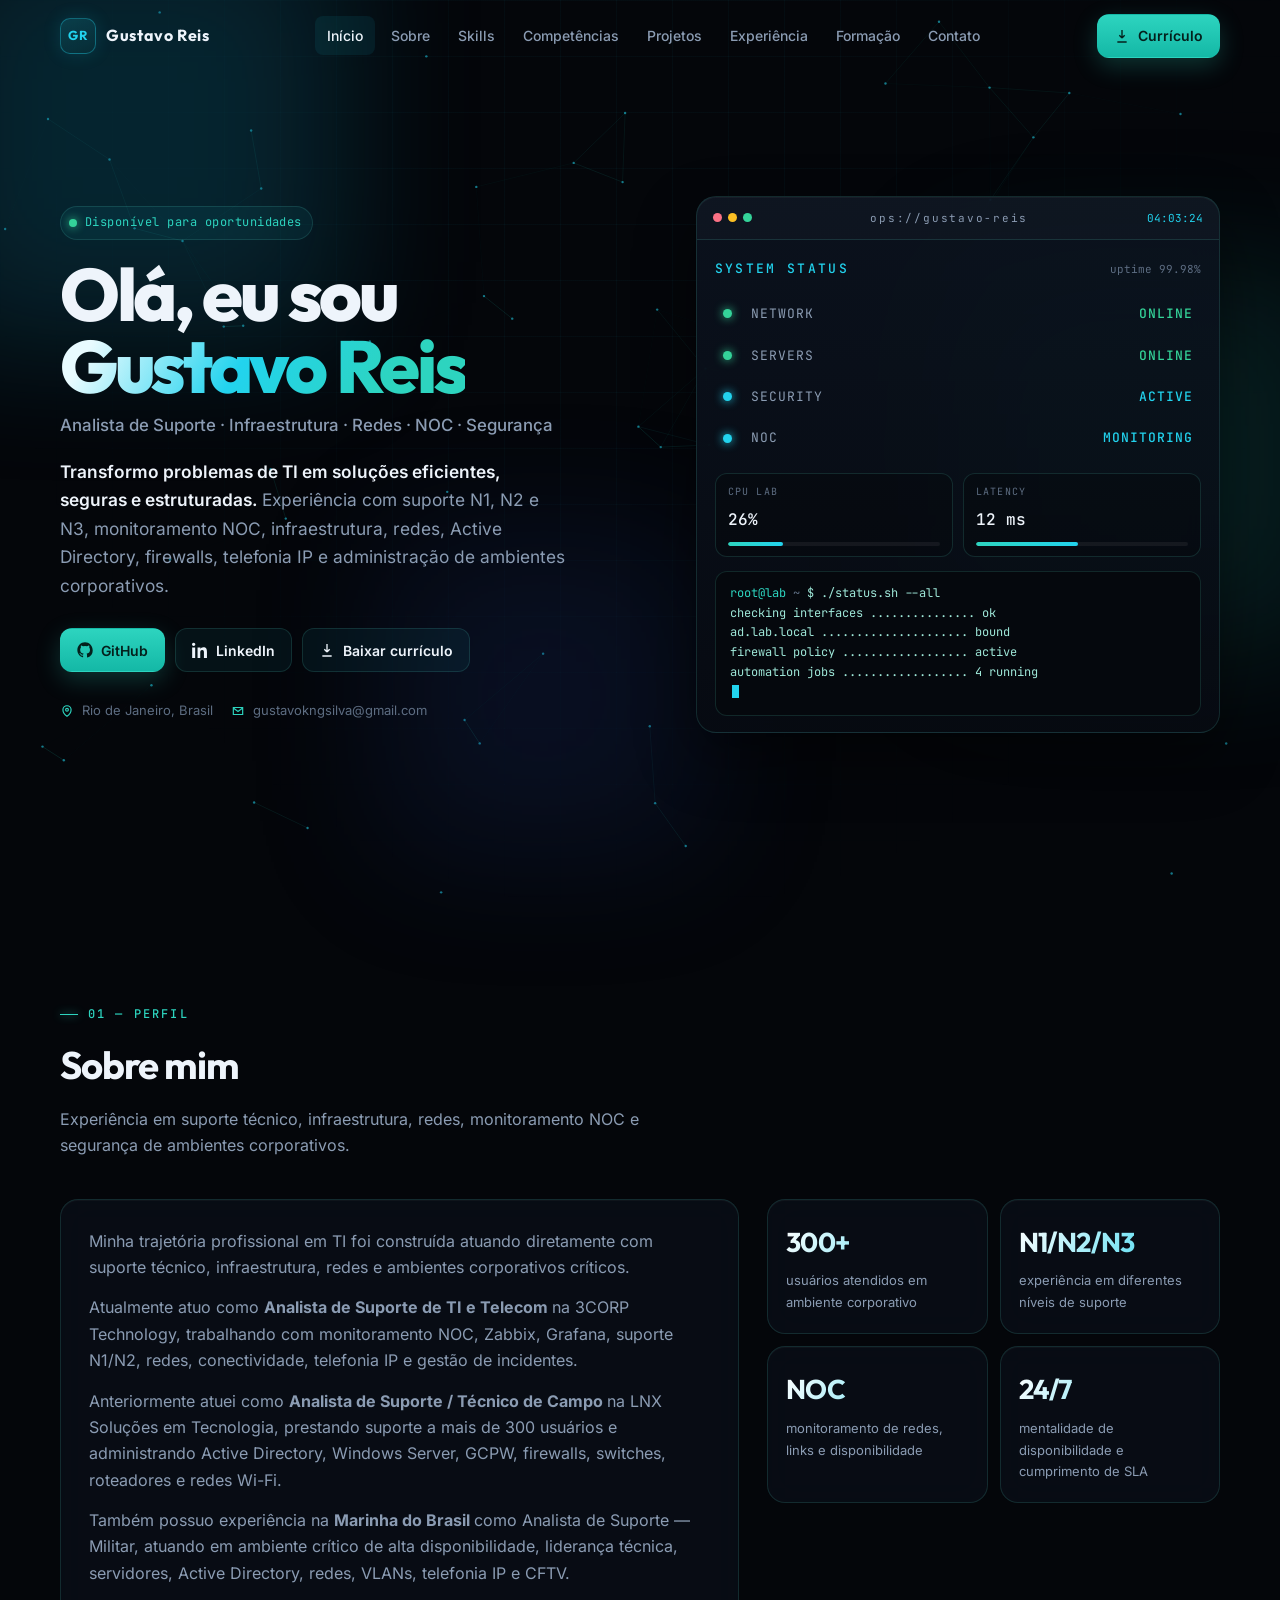
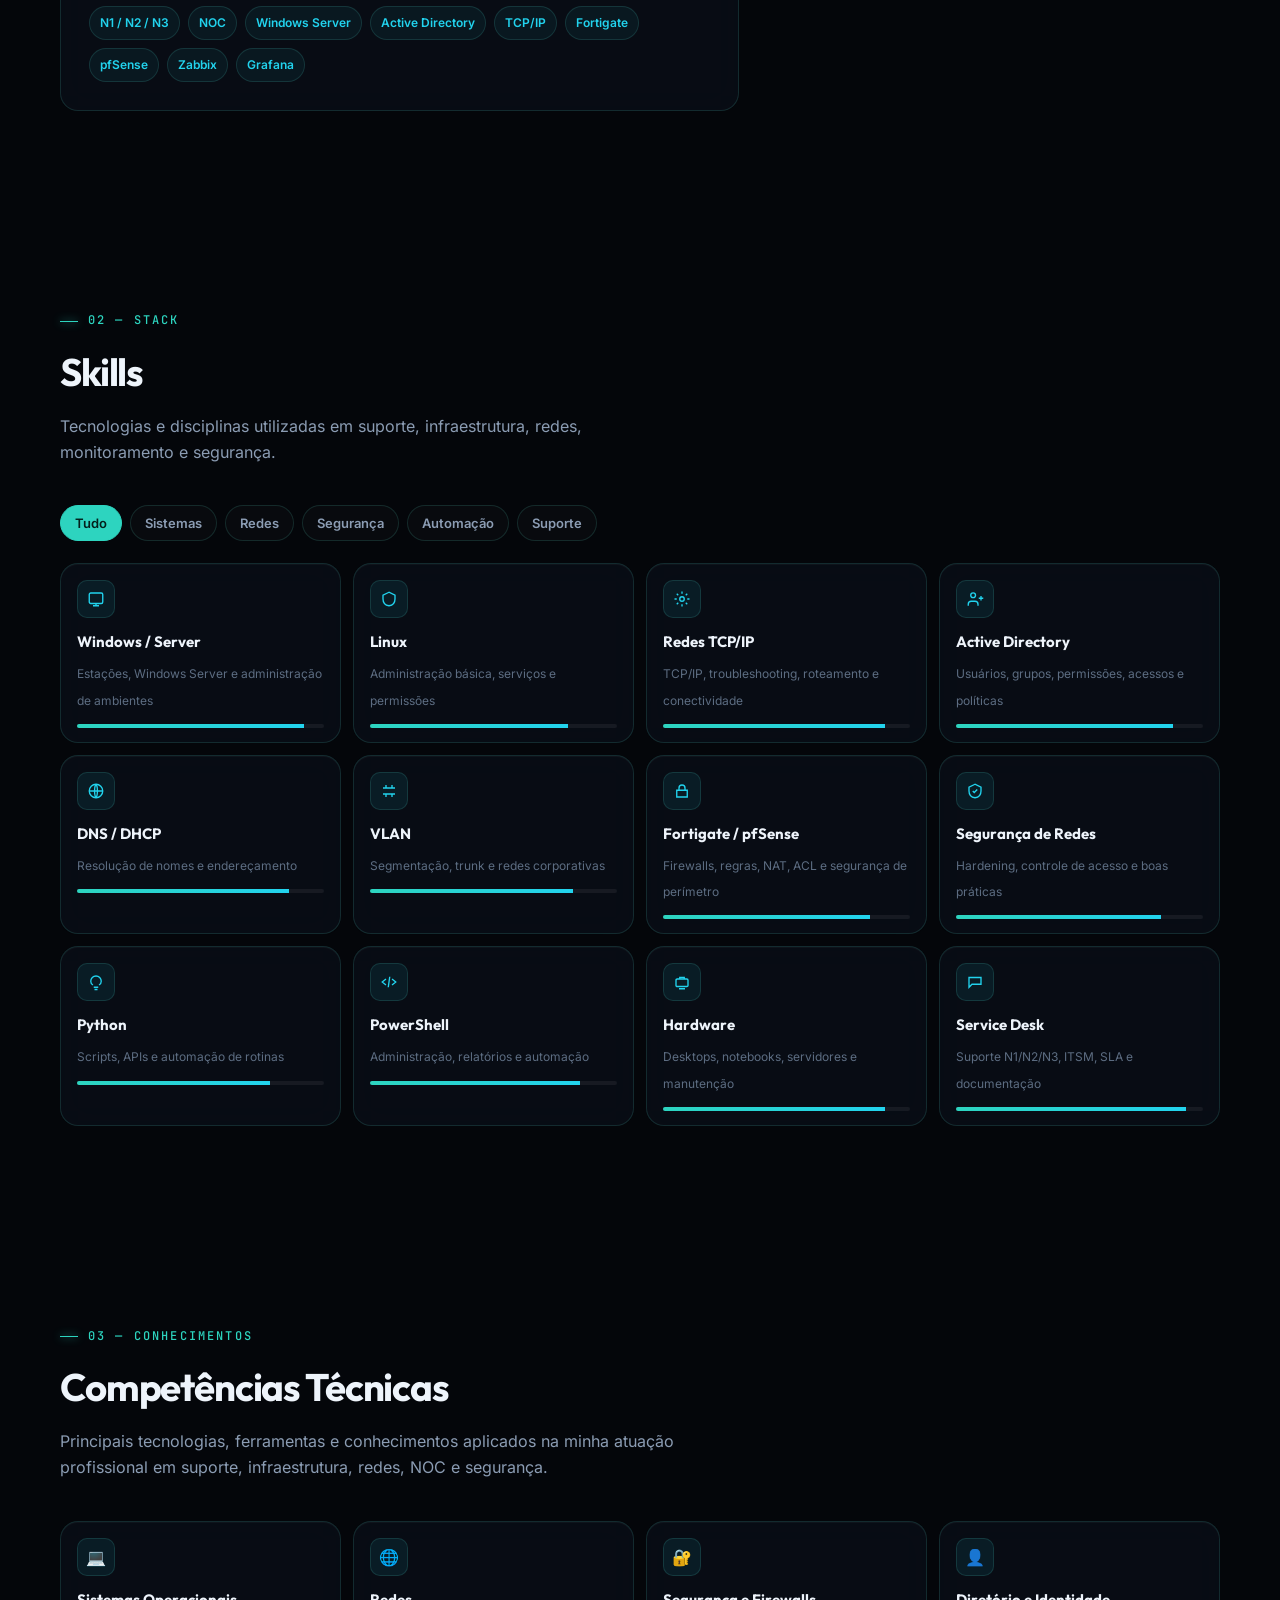
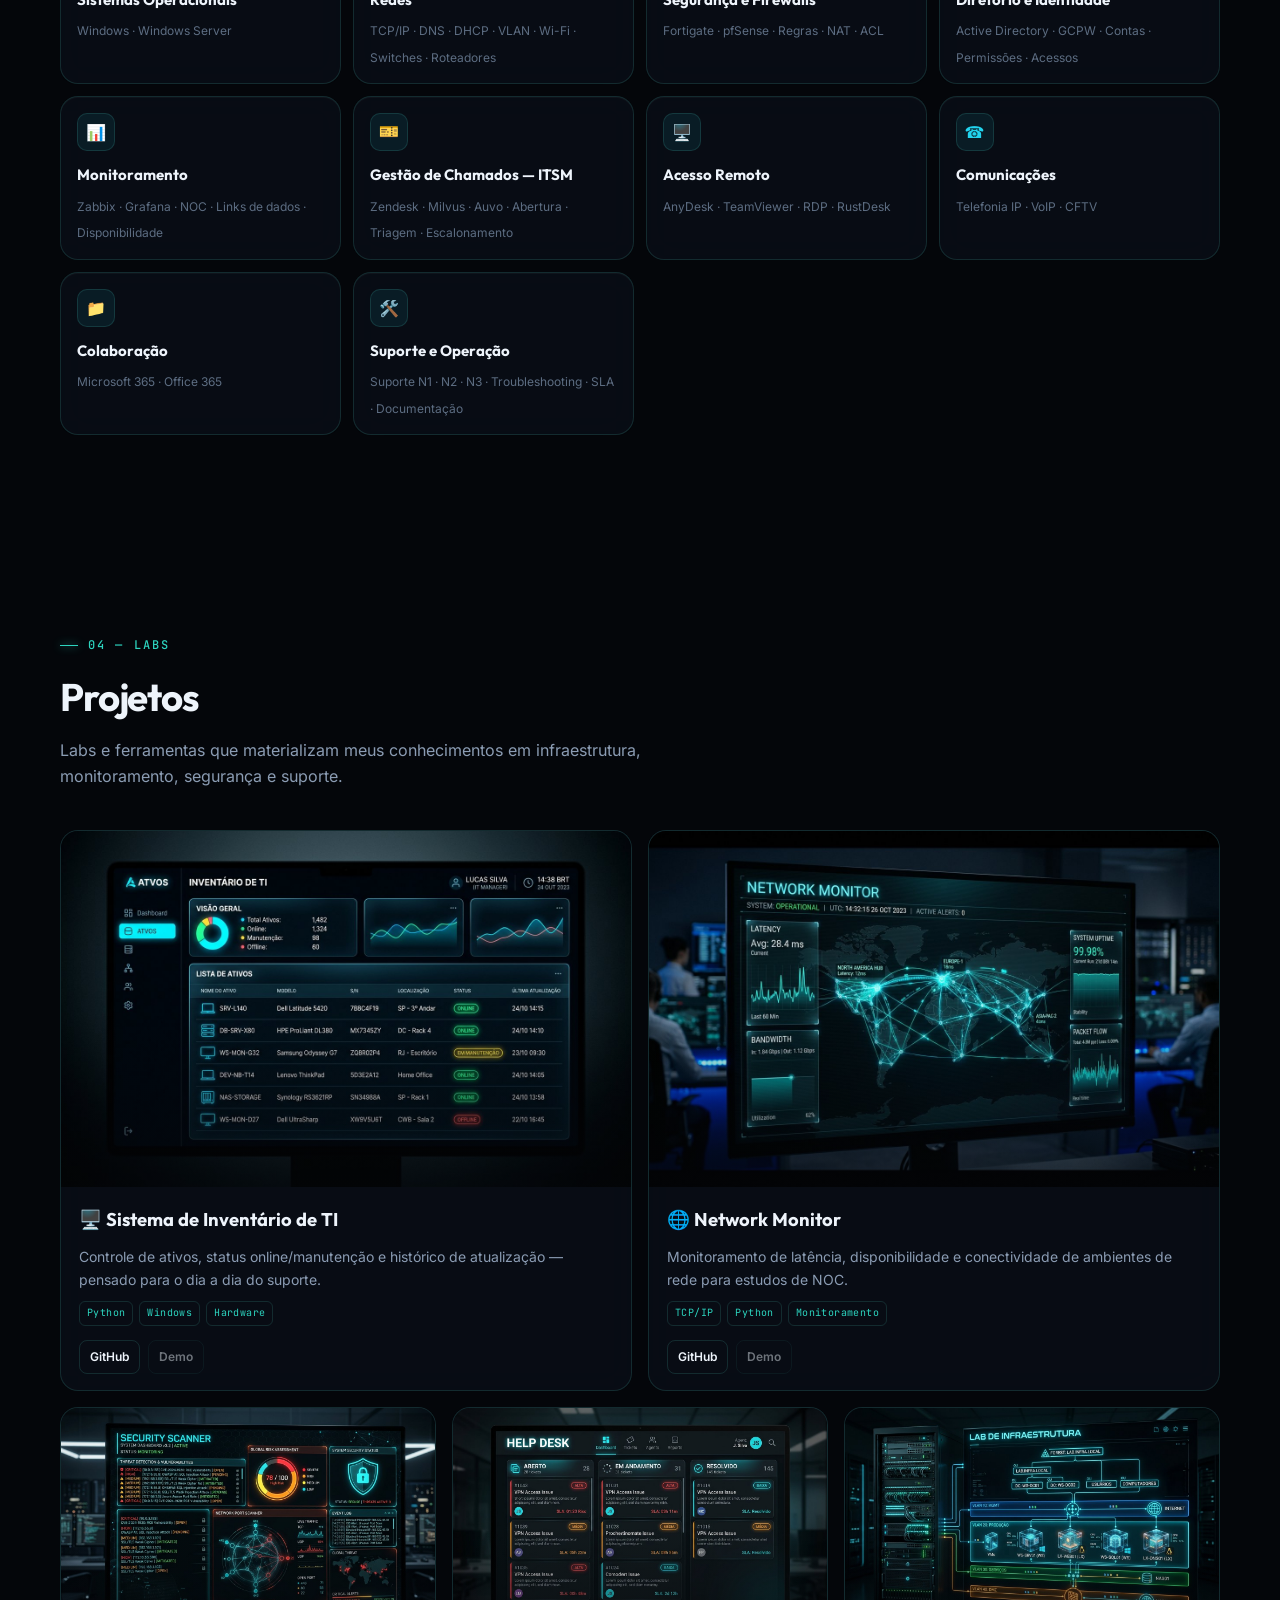
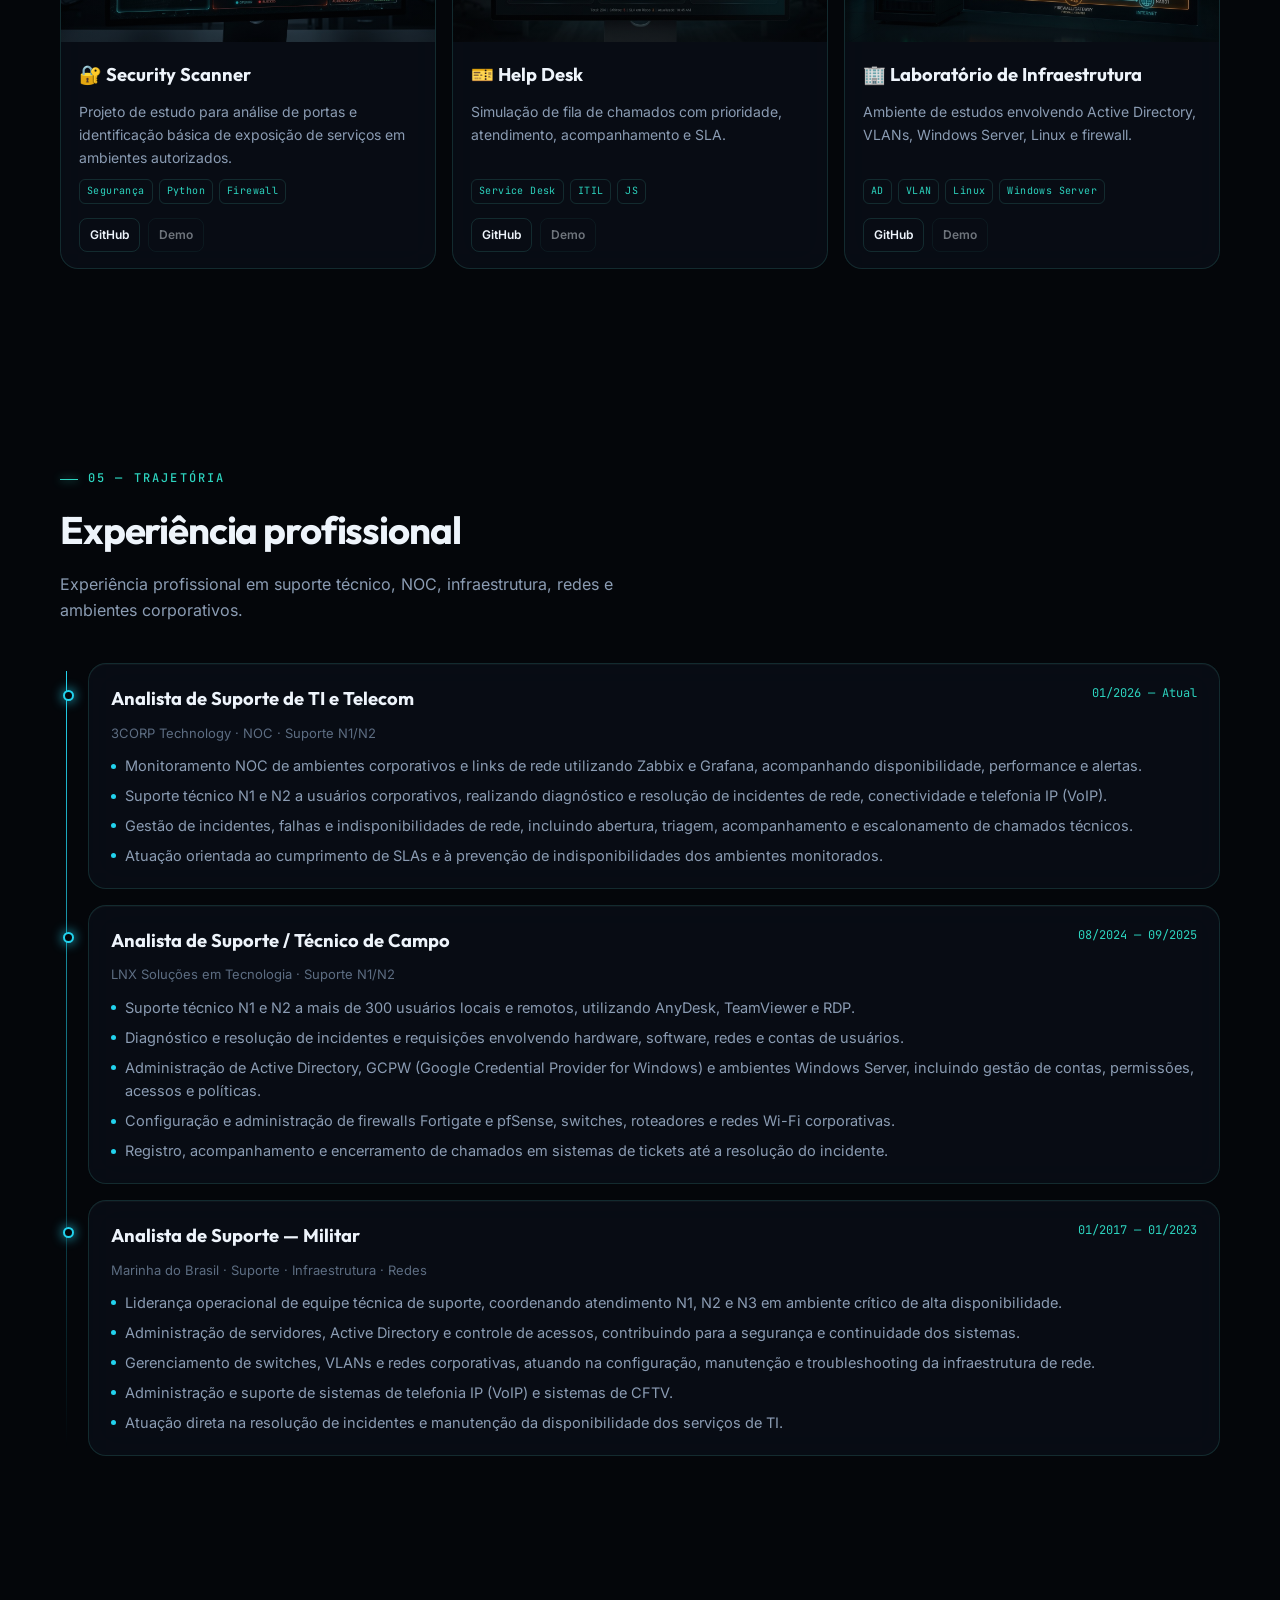
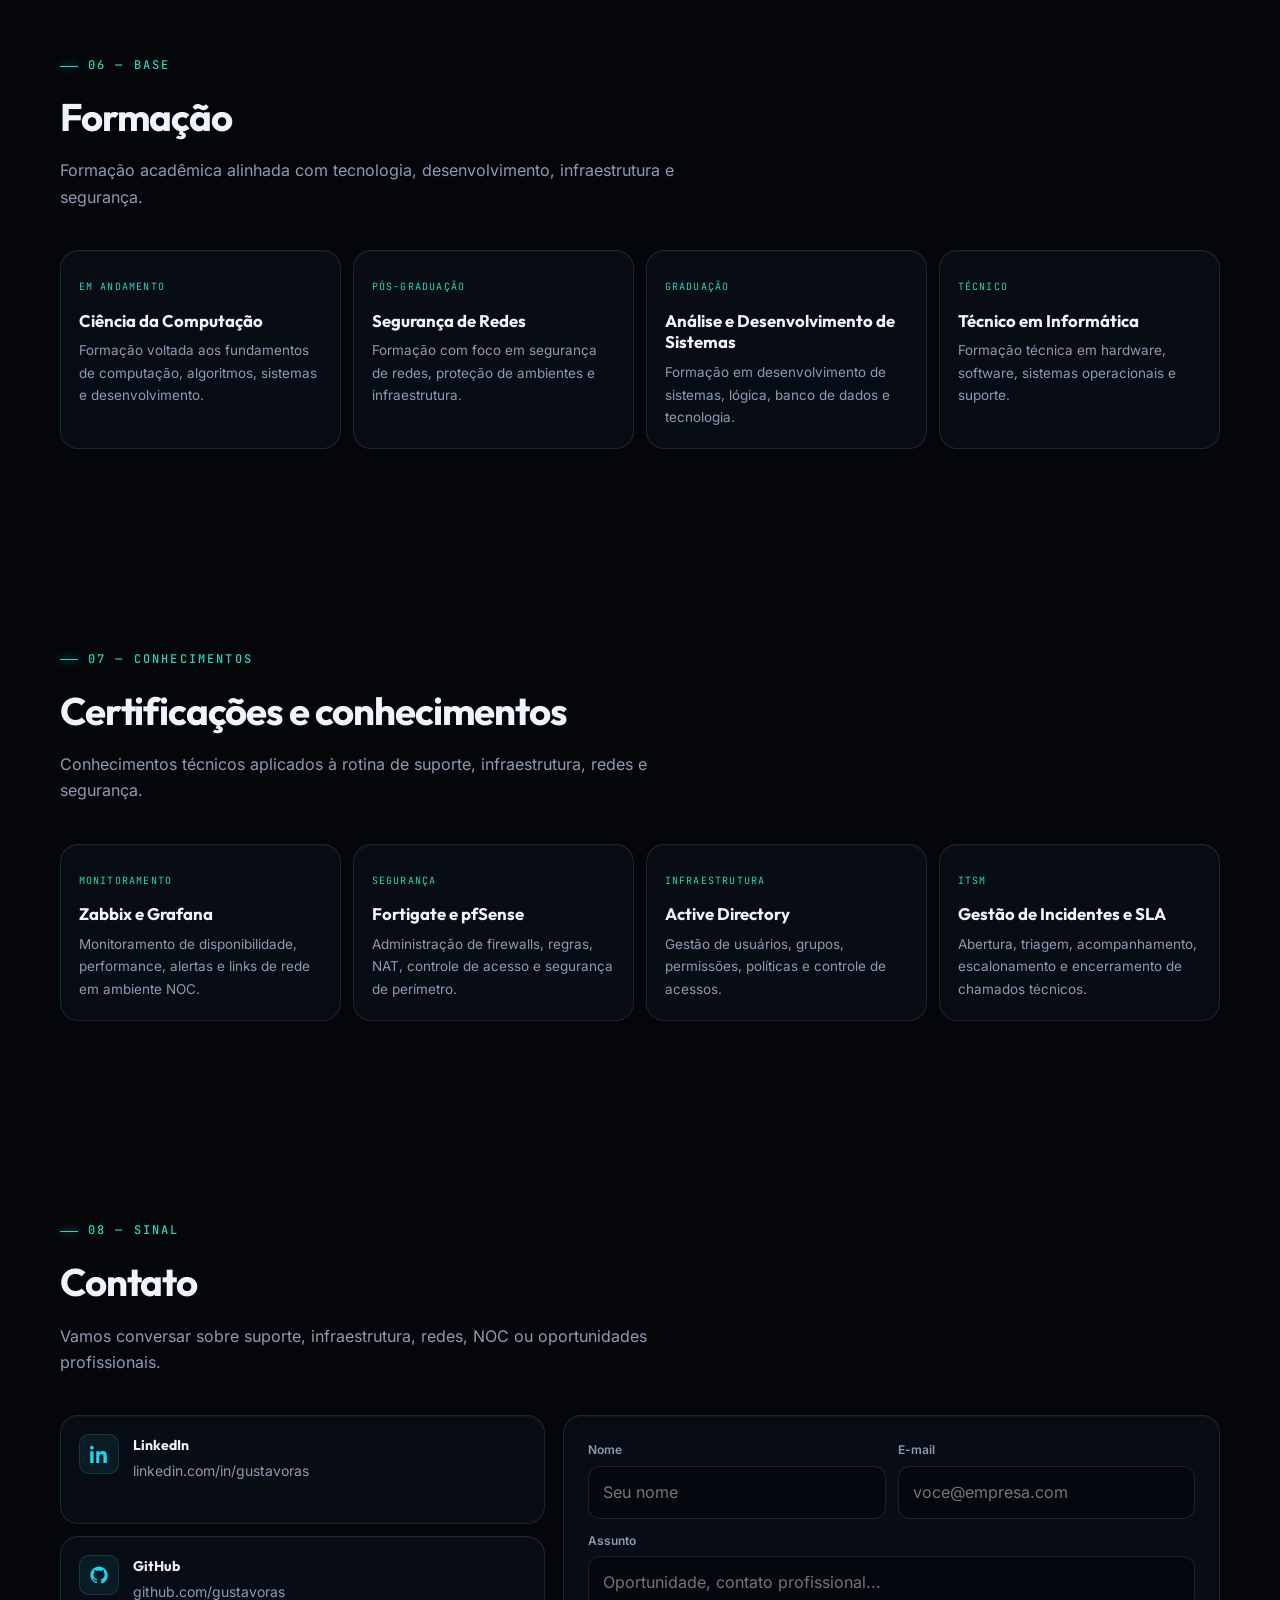
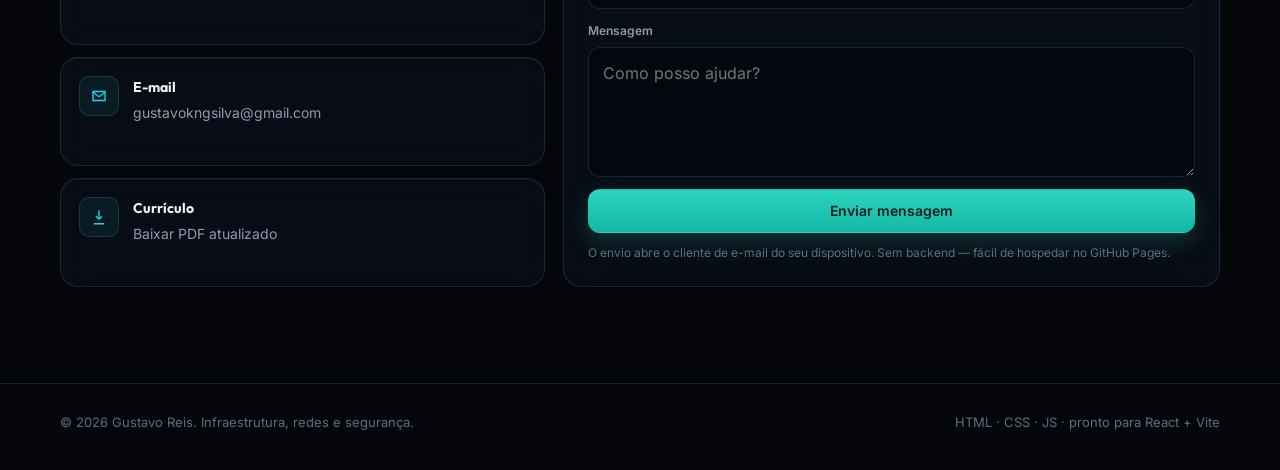
==== commit 47d0ebfb: "Update index.html" ====
--- a/index.html
+++ b/index.html
@@ -1,4 +1,3 @@
-```html
 <!DOCTYPE html>
 <html lang="pt-BR">
 <head>
@@ -15,7 +14,7 @@
 
   <meta
     name="description"
-    content="Portfólio de Gustavo Reis — Analista de Suporte com experiência em infraestrutura, redes, NOC, telecomunicações e segurança."
+    content="Portfólio de Gustavo Reis — Analista de Suporte com experiência em infraestrutura, redes, NOC, segurança, monitoramento e suporte N1/N2/N3."
   />
 
   <meta name="theme-color" content="#04060a" />
@@ -27,7 +26,7 @@
 
   <meta
     property="og:description"
-    content="Transformo problemas de TI em soluções eficientes, seguras e automatizadas."
+    content="Analista de Suporte com experiência em NOC, infraestrutura, redes, segurança, monitoramento e suporte técnico."
   />
 
   <meta property="og:type" content="website" />
@@ -69,15 +68,14 @@
         </a>
 
         <nav class="nav-links" aria-label="Seções">
-
           <a href="#inicio">Início</a>
           <a href="#sobre">Sobre</a>
           <a href="#skills">Skills</a>
+          <a href="#competencias">Competências</a>
           <a href="#projetos">Projetos</a>
           <a href="#experiencia">Experiência</a>
           <a href="#formacao">Formação</a>
           <a href="#contato">Contato</a>
-
         </nav>
 
         <div class="nav-cta">
@@ -117,15 +115,11 @@
     </header>
 
 
-    <!-- =========================================================
-         CONTEÚDO
-    ========================================================== -->
-
     <main id="conteudo">
 
-      <!-- =======================================================
+      <!-- =========================================================
            HERO
-      ======================================================== -->
+      ========================================================== -->
 
       <section class="hero" id="inicio">
 
@@ -144,18 +138,19 @@
             </h1>
 
             <p class="role-line">
-              Analista de Suporte · Infraestrutura · Redes · Segurança · NOC
+              Analista de Suporte · Infraestrutura · Redes · NOC · Segurança
             </p>
 
             <p class="hero-copy">
 
               <strong>
-                Transformo problemas de TI em soluções eficientes, seguras e automatizadas.
+                Transformo problemas de TI em soluções eficientes, seguras e
+                estruturadas.
               </strong>
 
-              Experiência em suporte N1/N2, monitoramento NOC, redes,
-              Active Directory, servidores, firewalls, telecomunicações
-              e troubleshooting de ambientes corporativos.
+              Experiência com suporte N1, N2 e N3, monitoramento NOC,
+              infraestrutura, redes, Active Directory, firewalls,
+              telefonia IP e administração de ambientes corporativos.
 
             </p>
 
@@ -169,10 +164,7 @@
                 rel="noopener"
               >
 
-                <svg
-                  viewBox="0 0 24 24"
-                  fill="currentColor"
-                >
+                <svg viewBox="0 0 24 24" fill="currentColor">
                   <path d="M12 .5C5.73.5.5 5.73.5 12c0 5.1 3.29 9.42 7.86 10.95.58.1.79-.25.79-.56v-2.02c-3.2.7-3.87-1.36-3.87-1.36-.53-1.34-1.3-1.7-1.3-1.7-1.06-.73.08-.72.08-.72 1.17.08 1.79 1.2 1.79 1.2 1.04 1.78 2.73 1.27 3.4.97.1-.76.41-1.27.74-1.56-2.55-.29-5.23-1.28-5.23-5.68 0-1.26.45-2.28 1.19-3.09-.12-.29-.52-1.47.11-3.06 0 0 .97-.31 3.18 1.18a11.1 11.1 0 0 1 5.8 0c2.2-1.49 3.17-1.18 3.17-1.18.64 1.59.24 2.77.12 3.06.74.81 1.18 1.83 1.18 3.09 0 4.41-2.69 5.39-5.25 5.67.42.36.79 1.08.79 2.18v3.24c0 .31.21.67.8.56A10.52 10.52 0 0 0 23.5 12C23.5 5.73 18.27.5 12 .5Z"/>
                 </svg>
 
@@ -189,10 +181,7 @@
                 rel="noopener"
               >
 
-                <svg
-                  viewBox="0 0 24 24"
-                  fill="currentColor"
-                >
+                <svg viewBox="0 0 24 24" fill="currentColor">
                   <path d="M4.98 3.5C4.98 4.88 3.88 6 2.5 6S0 4.88 0 3.5 1.12 1 2.5 1s2.48 1.12 2.48 2.5zM.24 8.25h4.52V24H.24V8.25zM8.34 8.25h4.33v2.14h.06c.6-1.14 2.08-2.34 4.28-2.34 4.58 0 5.42 3.01 5.42 6.93V24h-4.52v-7.75c0-1.85-.03-4.22-2.57-4.22-2.58 0-2.97 2.01-2.97 4.09V24H8.34V8.25z"/>
                 </svg>
 
@@ -311,62 +300,30 @@
 
 
               <div class="status-row">
-
                 <span class="led"></span>
-
-                <span class="label">
-                  NETWORK
-                </span>
-
-                <span class="value ok">
-                  ONLINE
-                </span>
-
+                <span class="label">NETWORK</span>
+                <span class="value ok">ONLINE</span>
               </div>
 
 
               <div class="status-row">
-
                 <span class="led"></span>
-
-                <span class="label">
-                  SERVERS
-                </span>
-
-                <span class="value ok">
-                  ONLINE
-                </span>
-
+                <span class="label">SERVERS</span>
+                <span class="value ok">ONLINE</span>
               </div>
 
 
               <div class="status-row">
-
                 <span class="led cyan"></span>
-
-                <span class="label">
-                  SECURITY
-                </span>
-
-                <span class="value info">
-                  ACTIVE
-                </span>
-
+                <span class="label">SECURITY</span>
+                <span class="value info">ACTIVE</span>
               </div>
 
 
               <div class="status-row">
-
                 <span class="led cyan"></span>
-
-                <span class="label">
-                  MONITORING
-                </span>
-
-                <span class="value info">
-                  ACTIVE
-                </span>
-
+                <span class="label">NOC</span>
+                <span class="value info">MONITORING</span>
               </div>
 
 
@@ -374,9 +331,7 @@
 
                 <div class="metric">
 
-                  <span>
-                    CPU LAB
-                  </span>
+                  <span>CPU LAB</span>
 
                   <strong id="cpuVal">
                     23%
@@ -391,9 +346,7 @@
 
                 <div class="metric">
 
-                  <span>
-                    LATENCY
-                  </span>
+                  <span>LATENCY</span>
 
                   <strong id="latVal">
                     12 ms
@@ -408,20 +361,11 @@
               </div>
 
 
-              <div
-                class="term"
-                aria-hidden="true"
-              >
+              <div class="term" aria-hidden="true">
 
                 <div>
-                  <span class="prompt">
-                    root@lab
-                  </span>
-
-                  <span class="cmd">
-                    ~
-                  </span>
-
+                  <span class="prompt">root@lab</span>
+                  <span class="cmd">~</span>
                   $ ./status.sh --all
                 </div>
 
@@ -442,9 +386,9 @@
       </section>
 
 
-      <!-- =======================================================
+      <!-- =========================================================
            SOBRE
-      ======================================================== -->
+      ========================================================== -->
 
       <section class="section" id="sobre">
 
@@ -461,8 +405,8 @@
             </h2>
 
             <p class="lead">
-              Profissional de TI com experiência em suporte, infraestrutura,
-              redes, NOC, telecomunicações e segurança.
+              Experiência em suporte técnico, infraestrutura, redes,
+              monitoramento NOC e segurança de ambientes corporativos.
             </p>
 
           </div>
@@ -473,73 +417,65 @@
             <article class="glass about-card reveal">
 
               <p>
-                Minha trajetória profissional em TI reúne experiência prática
-                em suporte técnico, infraestrutura, redes e ambientes críticos
-                de alta disponibilidade.
+
+                Minha trajetória profissional em TI foi construída atuando
+                diretamente com suporte técnico, infraestrutura, redes e
+                ambientes corporativos críticos.
+
               </p>
 
+
               <p>
+
                 Atualmente atuo como
-                <strong>Analista de Suporte de TI e Telecom</strong>,
-                trabalhando com monitoramento NOC, Zabbix, Grafana,
-                suporte N1/N2, redes, conectividade e telefonia IP (VoIP).
+                <strong>
+                  Analista de Suporte de TI e Telecom
+                </strong>
+                na 3CORP Technology, trabalhando com monitoramento NOC,
+                Zabbix, Grafana, suporte N1/N2, redes, conectividade,
+                telefonia IP e gestão de incidentes.
+
               </p>
 
+
               <p>
-                Ao longo da carreira também adquiri experiência com
-                Active Directory, Windows Server, GCPW, firewalls Fortigate
-                e pfSense, switches, roteadores, VLANs e redes Wi-Fi corporativas.
+
+                Anteriormente atuei como
+                <strong>
+                  Analista de Suporte / Técnico de Campo
+                </strong>
+                na LNX Soluções em Tecnologia, prestando suporte a mais de
+                300 usuários e administrando Active Directory, Windows Server,
+                GCPW, firewalls, switches, roteadores e redes Wi-Fi.
+
               </p>
 
+
               <p>
-                Minha formação inclui Técnico em Informática,
-                graduação em Análise e Desenvolvimento de Sistemas,
-                Ciência da Computação em andamento e pós-graduação
-                em Segurança de Redes.
+
+                Também possuo experiência na
+                <strong>
+                  Marinha do Brasil
+                </strong>
+                como Analista de Suporte — Militar, atuando em ambiente
+                crítico de alta disponibilidade, liderança técnica,
+                servidores, Active Directory, redes, VLANs, telefonia IP
+                e CFTV.
+
               </p>
 
 
               <div class="chips">
 
-                <span class="chip">
-                  N1 / N2 / N3
-                </span>
-
-                <span class="chip">
-                  NOC
-                </span>
-
-                <span class="chip">
-                  Zabbix
-                </span>
-
-                <span class="chip">
-                  Grafana
-                </span>
-
-                <span class="chip">
-                  Active Directory
-                </span>
-
-                <span class="chip">
-                  Windows Server
-                </span>
-
-                <span class="chip">
-                  Fortigate
-                </span>
-
-                <span class="chip">
-                  pfSense
-                </span>
-
-                <span class="chip">
-                  VLAN
-                </span>
-
-                <span class="chip">
-                  VoIP
-                </span>
+                <span class="chip">N1 / N2 / N3</span>
+                <span class="chip">NOC</span>
+                <span class="chip">Windows Server</span>
+                <span class="chip">Active Directory</span>
+                <span class="chip">TCP/IP</span>
+                <span class="chip">Fortigate</span>
+                <span class="chip">pfSense</span>
+                <span class="chip">Zabbix</span>
+                <span class="chip">Grafana</span>
 
               </div>
 
@@ -550,30 +486,25 @@
 
               <div class="glass stat">
                 <b>300+</b>
-                <span>
-                  usuários atendidos em ambientes corporativos
-                </span>
-              </div>
+                <span>usuários atendidos em ambiente corporativo</span>
+              </div>
+
 
               <div class="glass stat">
                 <b>N1/N2/N3</b>
-                <span>
-                  experiência em diferentes níveis de suporte
-                </span>
-              </div>
+                <span>experiência em diferentes níveis de suporte</span>
+              </div>
+
 
               <div class="glass stat">
                 <b>NOC</b>
-                <span>
-                  monitoramento de ambientes e links de rede
-                </span>
-              </div>
+                <span>monitoramento de redes, links e disponibilidade</span>
+              </div>
+
 
               <div class="glass stat">
                 <b>24/7</b>
-                <span>
-                  mentalidade de disponibilidade e SLA
-                </span>
+                <span>mentalidade de disponibilidade e cumprimento de SLA</span>
               </div>
 
             </div>
@@ -585,9 +516,9 @@
       </section>
 
 
-      <!-- =======================================================
+      <!-- =========================================================
            SKILLS
-      ======================================================== -->
+      ========================================================== -->
 
       <section class="section" id="skills">
 
@@ -604,7 +535,7 @@
             </h2>
 
             <p class="lead">
-              Ferramentas e disciplinas utilizadas em suporte,
+              Tecnologias e disciplinas utilizadas em suporte,
               infraestrutura, redes, monitoramento e segurança.
             </p>
 
@@ -673,6 +604,7 @@
             >
 
               <div class="skill-ico">
+
                 <svg
                   viewBox="0 0 24 24"
                   fill="none"
@@ -682,6 +614,7 @@
                   <rect x="3" y="4" width="18" height="14" rx="2"/>
                   <path d="M8 21h8M12 18v3"/>
                 </svg>
+
               </div>
 
               <h3>
@@ -702,10 +635,11 @@
             <article
               class="glass skill-card reveal"
               data-cat="sistemas"
-              style="--lvl:88%"
+              style="--lvl:80%"
             >
 
               <div class="skill-ico">
+
                 <svg
                   viewBox="0 0 24 24"
                   fill="none"
@@ -714,14 +648,15 @@
                 >
                   <path d="M12 3 4 7v5c0 5 3.4 8.4 8 9 4.6-.6 8-4 8-9V7l-8-4z"/>
                 </svg>
-              </div>
-
-              <h3>
-                Active Directory
+
+              </div>
+
+              <h3>
+                Linux
               </h3>
 
               <small>
-                Usuários, grupos, permissões, acessos e políticas
+                Administração básica, serviços e permissões
               </small>
 
               <div class="level">
@@ -738,6 +673,7 @@
             >
 
               <div class="skill-ico">
+
                 <svg
                   viewBox="0 0 24 24"
                   fill="none"
@@ -747,6 +683,7 @@
                   <circle cx="12" cy="12" r="3"/>
                   <path d="M12 2v3M12 19v3M2 12h3M19 12h3M5 5l2 2M17 17l2 2M19 5l-2 2M7 17l-2 2"/>
                 </svg>
+
               </div>
 
               <h3>
@@ -754,7 +691,43 @@
               </h3>
 
               <small>
-                Conectividade, troubleshooting, roteadores e switches
+                TCP/IP, troubleshooting, roteamento e conectividade
+              </small>
+
+              <div class="level">
+                <i></i>
+              </div>
+
+            </article>
+
+
+            <article
+              class="glass skill-card reveal"
+              data-cat="sistemas"
+              style="--lvl:88%"
+            >
+
+              <div class="skill-ico">
+
+                <svg
+                  viewBox="0 0 24 24"
+                  fill="none"
+                  stroke="currentColor"
+                  stroke-width="1.8"
+                >
+                  <path d="M16 21v-2a4 4 0 0 0-4-4H7a4 4 0 0 0-4 4v2"/>
+                  <circle cx="9.5" cy="7" r="3.2"/>
+                  <path d="M20 8v6M17 11h6"/>
+                </svg>
+
+              </div>
+
+              <h3>
+                Active Directory
+              </h3>
+
+              <small>
+                Usuários, grupos, permissões, acessos e políticas
               </small>
 
               <div class="level">
@@ -771,6 +744,7 @@
             >
 
               <div class="skill-ico">
+
                 <svg
                   viewBox="0 0 24 24"
                   fill="none"
@@ -780,6 +754,7 @@
                   <circle cx="12" cy="12" r="9"/>
                   <path d="M3 12h18M12 3c2.5 3 2.5 15 0 18M12 3c-2.5 3-2.5 15 0 18"/>
                 </svg>
+
               </div>
 
               <h3>
@@ -787,7 +762,7 @@
               </h3>
 
               <small>
-                Serviços de rede e resolução de problemas
+                Resolução de nomes e endereçamento
               </small>
 
               <div class="level">
@@ -800,10 +775,11 @@
             <article
               class="glass skill-card reveal"
               data-cat="redes"
-              style="--lvl:88%"
+              style="--lvl:82%"
             >
 
               <div class="skill-ico">
+
                 <svg
                   viewBox="0 0 24 24"
                   fill="none"
@@ -812,6 +788,7 @@
                 >
                   <path d="M4 8h16M4 16h16M8 4v4M16 4v4M8 16v4M16 16v4"/>
                 </svg>
+
               </div>
 
               <h3>
@@ -819,7 +796,7 @@
               </h3>
 
               <small>
-                Segmentação e administração de redes corporativas
+                Segmentação, trunk e redes corporativas
               </small>
 
               <div class="level">
@@ -832,10 +809,11 @@
             <article
               class="glass skill-card reveal"
               data-cat="seguranca"
-              style="--lvl:88%"
+              style="--lvl:84%"
             >
 
               <div class="skill-ico">
+
                 <svg
                   viewBox="0 0 24 24"
                   fill="none"
@@ -845,14 +823,15 @@
                   <path d="M5 11h14v9H5z"/>
                   <path d="M8 11V8a4 4 0 0 1 8 0v3"/>
                 </svg>
-              </div>
-
-              <h3>
-                Firewall
+
+              </div>
+
+              <h3>
+                Fortigate / pfSense
               </h3>
 
               <small>
-                Fortigate, pfSense, regras e segurança de perímetro
+                Firewalls, regras, NAT, ACL e segurança de perímetro
               </small>
 
               <div class="level">
@@ -865,10 +844,11 @@
             <article
               class="glass skill-card reveal"
               data-cat="seguranca"
-              style="--lvl:84%"
+              style="--lvl:83%"
             >
 
               <div class="skill-ico">
+
                 <svg
                   viewBox="0 0 24 24"
                   fill="none"
@@ -878,6 +858,7 @@
                   <path d="M12 3 4 7v5c0 5 3.4 8.4 8 9 4.6-.6 8-4 8-9V7l-8-4z"/>
                   <path d="m9 12 2 2 4-4"/>
                 </svg>
+
               </div>
 
               <h3>
@@ -885,7 +866,7 @@
               </h3>
 
               <small>
-                Controle de acesso, firewall e boas práticas
+                Hardening, controle de acesso e boas práticas
               </small>
 
               <div class="level">
@@ -902,6 +883,7 @@
             >
 
               <div class="skill-ico">
+
                 <svg
                   viewBox="0 0 24 24"
                   fill="none"
@@ -911,6 +893,7 @@
                   <path d="M8 16c-2-1-3-3-3-5a7 7 0 1 1 14 0c0 2-1 4-3 5"/>
                   <path d="M9 19h6M10 22h4"/>
                 </svg>
+
               </div>
 
               <h3>
@@ -918,7 +901,7 @@
               </h3>
 
               <small>
-                Scripts, automação e ferramentas de TI
+                Scripts, APIs e automação de rotinas
               </small>
 
               <div class="level">
@@ -931,10 +914,11 @@
             <article
               class="glass skill-card reveal"
               data-cat="auto"
-              style="--lvl:82%"
+              style="--lvl:85%"
             >
 
               <div class="skill-ico">
+
                 <svg
                   viewBox="0 0 24 24"
                   fill="none"
@@ -943,6 +927,7 @@
                 >
                   <path d="m8 8-5 4 5 4M16 8l5 4-5 4M13 5l-2 14"/>
                 </svg>
+
               </div>
 
               <h3>
@@ -950,7 +935,7 @@
               </h3>
 
               <small>
-                Administração e automação de ambientes Windows
+                Administração, relatórios e automação
               </small>
 
               <div class="level">
@@ -963,10 +948,11 @@
             <article
               class="glass skill-card reveal"
               data-cat="suporte"
-              style="--lvl:92%"
+              style="--lvl:90%"
             >
 
               <div class="skill-ico">
+
                 <svg
                   viewBox="0 0 24 24"
                   fill="none"
@@ -976,6 +962,7 @@
                   <rect x="4" y="8" width="16" height="10" rx="1.5"/>
                   <path d="M9 8V6h6v2M8 21h8"/>
                 </svg>
+
               </div>
 
               <h3>
@@ -1000,6 +987,7 @@
             >
 
               <div class="skill-ico">
+
                 <svg
                   viewBox="0 0 24 24"
                   fill="none"
@@ -1008,6 +996,7 @@
                 >
                   <path d="M4 6h16v9H8l-4 4V6z"/>
                 </svg>
+
               </div>
 
               <h3>
@@ -1015,7 +1004,7 @@
               </h3>
 
               <small>
-                Atendimento N1/N2, tickets, SLA e troubleshooting
+                Suporte N1/N2/N3, ITSM, SLA e documentação
               </small>
 
               <div class="level">
@@ -1024,37 +1013,209 @@
 
             </article>
 
-
-            <article
-              class="glass skill-card reveal"
-              data-cat="suporte"
-              style="--lvl:85%"
-            >
+          </div>
+
+        </div>
+
+      </section>
+
+
+      <!-- =========================================================
+           COMPETÊNCIAS TÉCNICAS
+      ========================================================== -->
+
+      <section class="section" id="competencias">
+
+        <div class="container">
+
+          <div class="section-head reveal">
+
+            <span class="kicker">
+              03 — Conhecimentos
+            </span>
+
+            <h2>
+              Competências Técnicas
+            </h2>
+
+            <p class="lead">
+              Principais tecnologias, ferramentas e conhecimentos aplicados
+              na minha atuação profissional em suporte, infraestrutura,
+              redes, NOC e segurança.
+            </p>
+
+          </div>
+
+
+          <div class="skills-grid">
+
+
+            <article class="glass skill-card reveal">
 
               <div class="skill-ico">
-                <svg
-                  viewBox="0 0 24 24"
-                  fill="none"
-                  stroke="currentColor"
-                  stroke-width="1.8"
-                >
-                  <path d="M4 12h16"/>
-                  <path d="M12 4v16"/>
-                  <circle cx="12" cy="12" r="9"/>
-                </svg>
-              </div>
-
-              <h3>
-                NOC / Monitoramento
+                💻
+              </div>
+
+              <h3>
+                Sistemas Operacionais
               </h3>
 
               <small>
-                Zabbix, Grafana, disponibilidade e performance
+                Windows · Windows Server
               </small>
 
-              <div class="level">
-                <i></i>
-              </div>
+            </article>
+
+
+            <article class="glass skill-card reveal">
+
+              <div class="skill-ico">
+                🌐
+              </div>
+
+              <h3>
+                Redes
+              </h3>
+
+              <small>
+                TCP/IP · DNS · DHCP · VLAN · Wi-Fi · Switches · Roteadores
+              </small>
+
+            </article>
+
+
+            <article class="glass skill-card reveal">
+
+              <div class="skill-ico">
+                🔐
+              </div>
+
+              <h3>
+                Segurança e Firewalls
+              </h3>
+
+              <small>
+                Fortigate · pfSense · Regras · NAT · ACL
+              </small>
+
+            </article>
+
+
+            <article class="glass skill-card reveal">
+
+              <div class="skill-ico">
+                👤
+              </div>
+
+              <h3>
+                Diretório e Identidade
+              </h3>
+
+              <small>
+                Active Directory · GCPW · Contas · Permissões · Acessos
+              </small>
+
+            </article>
+
+
+            <article class="glass skill-card reveal">
+
+              <div class="skill-ico">
+                📊
+              </div>
+
+              <h3>
+                Monitoramento
+              </h3>
+
+              <small>
+                Zabbix · Grafana · NOC · Links de dados · Disponibilidade
+              </small>
+
+            </article>
+
+
+            <article class="glass skill-card reveal">
+
+              <div class="skill-ico">
+                🎫
+              </div>
+
+              <h3>
+                Gestão de Chamados — ITSM
+              </h3>
+
+              <small>
+                Zendesk · Milvus · Auvo · Abertura · Triagem · Escalonamento
+              </small>
+
+            </article>
+
+
+            <article class="glass skill-card reveal">
+
+              <div class="skill-ico">
+                🖥️
+              </div>
+
+              <h3>
+                Acesso Remoto
+              </h3>
+
+              <small>
+                AnyDesk · TeamViewer · RDP · RustDesk
+              </small>
+
+            </article>
+
+
+            <article class="glass skill-card reveal">
+
+              <div class="skill-ico">
+                ☎️
+              </div>
+
+              <h3>
+                Comunicações
+              </h3>
+
+              <small>
+                Telefonia IP · VoIP · CFTV
+              </small>
+
+            </article>
+
+
+            <article class="glass skill-card reveal">
+
+              <div class="skill-ico">
+                📁
+              </div>
+
+              <h3>
+                Colaboração
+              </h3>
+
+              <small>
+                Microsoft 365 · Office 365
+              </small>
+
+            </article>
+
+
+            <article class="glass skill-card reveal">
+
+              <div class="skill-ico">
+                🛠️
+              </div>
+
+              <h3>
+                Suporte e Operação
+              </h3>
+
+              <small>
+                Suporte N1 · N2 · N3 · Troubleshooting · SLA · Documentação
+              </small>
 
             </article>
 
@@ -1065,9 +1226,9 @@
       </section>
 
 
-      <!-- =======================================================
+      <!-- =========================================================
            PROJETOS
-      ======================================================== -->
+      ========================================================== -->
 
       <section class="section" id="projetos">
 
@@ -1076,7 +1237,7 @@
           <div class="section-head reveal">
 
             <span class="kicker">
-              03 — Labs
+              04 — Labs
             </span>
 
             <h2>
@@ -1084,8 +1245,8 @@
             </h2>
 
             <p class="lead">
-              Labs e ferramentas que materializam conhecimentos
-              de infraestrutura, redes, segurança e suporte.
+              Labs e ferramentas que materializam meus conhecimentos em
+              infraestrutura, monitoramento, segurança e suporte.
             </p>
 
           </div>
@@ -1105,7 +1266,6 @@
 
               </div>
 
-
               <div class="project-body">
 
                 <h3>
@@ -1119,20 +1279,11 @@
 
                 <div class="tags">
 
-                  <span class="tag">
-                    Python
-                  </span>
-
-                  <span class="tag">
-                    Windows
-                  </span>
-
-                  <span class="tag">
-                    Hardware
-                  </span>
-
-                </div>
-
+                  <span class="tag">Python</span>
+                  <span class="tag">Windows</span>
+                  <span class="tag">Hardware</span>
+
+                </div>
 
                 <div class="project-links">
 
@@ -1171,7 +1322,6 @@
 
               </div>
 
-
               <div class="project-body">
 
                 <h3>
@@ -1179,26 +1329,17 @@
                 </h3>
 
                 <p>
-                  Visão de latência, uptime e fluxo de pacotes.
-                  Um NOC em miniatura para laboratório e estudos de redes.
+                  Monitoramento de latência, disponibilidade e conectividade
+                  de ambientes de rede para estudos de NOC.
                 </p>
 
                 <div class="tags">
 
-                  <span class="tag">
-                    TCP/IP
-                  </span>
-
-                  <span class="tag">
-                    Python
-                  </span>
-
-                  <span class="tag">
-                    Monitoramento
-                  </span>
-
-                </div>
-
+                  <span class="tag">TCP/IP</span>
+                  <span class="tag">Python</span>
+                  <span class="tag">Monitoramento</span>
+
+                </div>
 
                 <div class="project-links">
 
@@ -1232,11 +1373,10 @@
 
                 <img
                   src="assets/images/project-security.jpg"
-                  alt="Scanner de segurança com mapa de portas"
+                  alt="Scanner de segurança"
                 />
 
               </div>
-
 
               <div class="project-body">
 
@@ -1245,26 +1385,17 @@
                 </h3>
 
                 <p>
-                  Varredura de portas, checagens básicas e visão de risco
-                  para estudos de segurança de redes.
+                  Projeto de estudo para análise de portas e identificação
+                  básica de exposição de serviços em ambientes autorizados.
                 </p>
 
                 <div class="tags">
 
-                  <span class="tag">
-                    Segurança
-                  </span>
-
-                  <span class="tag">
-                    Python
-                  </span>
-
-                  <span class="tag">
-                    Firewall
-                  </span>
-
-                </div>
-
+                  <span class="tag">Segurança</span>
+                  <span class="tag">Python</span>
+                  <span class="tag">Firewall</span>
+
+                </div>
 
                 <div class="project-links">
 
@@ -1303,7 +1434,6 @@
 
               </div>
 
-
               <div class="project-body">
 
                 <h3>
@@ -1311,26 +1441,17 @@
                 </h3>
 
                 <p>
-                  Fila de chamados com prioridade e SLA,
-                  representando um fluxo de atendimento de Service Desk.
+                  Simulação de fila de chamados com prioridade, atendimento,
+                  acompanhamento e SLA.
                 </p>
 
                 <div class="tags">
 
-                  <span class="tag">
-                    Service Desk
-                  </span>
-
-                  <span class="tag">
-                    ITIL
-                  </span>
-
-                  <span class="tag">
-                    JS
-                  </span>
-
-                </div>
-
+                  <span class="tag">Service Desk</span>
+                  <span class="tag">ITIL</span>
+                  <span class="tag">JS</span>
+
+                </div>
 
                 <div class="project-links">
 
@@ -1369,7 +1490,6 @@
 
               </div>
 
-
               <div class="project-body">
 
                 <h3>
@@ -1377,30 +1497,18 @@
                 </h3>
 
                 <p>
-                  AD, VLANs, Windows Server, Linux e firewall
-                  em laboratório para estudos e testes.
+                  Ambiente de estudos envolvendo Active Directory, VLANs,
+                  Windows Server, Linux e firewall.
                 </p>
 
                 <div class="tags">
 
-                  <span class="tag">
-                    AD
-                  </span>
-
-                  <span class="tag">
-                    VLAN
-                  </span>
-
-                  <span class="tag">
-                    Linux
-                  </span>
-
-                  <span class="tag">
-                    Windows Server
-                  </span>
-
-                </div>
-
+                  <span class="tag">AD</span>
+                  <span class="tag">VLAN</span>
+                  <span class="tag">Linux</span>
+                  <span class="tag">Windows Server</span>
+
+                </div>
 
                 <div class="project-links">
 
@@ -1434,9 +1542,9 @@
       </section>
 
 
-      <!-- =======================================================
+      <!-- =========================================================
            EXPERIÊNCIA PROFISSIONAL
-      ======================================================== -->
+      ========================================================== -->
 
       <section class="section" id="experiencia">
 
@@ -1445,7 +1553,7 @@
           <div class="section-head reveal">
 
             <span class="kicker">
-              04 — Trajetória
+              05 — Trajetória
             </span>
 
             <h2>
@@ -1453,9 +1561,8 @@
             </h2>
 
             <p class="lead">
-              Experiência em suporte técnico, infraestrutura, redes,
-              monitoramento NOC e telecomunicações em ambientes corporativos
-              e de alta disponibilidade.
+              Experiência profissional em suporte técnico, NOC,
+              infraestrutura, redes e ambientes corporativos.
             </p>
 
           </div>
@@ -1482,7 +1589,7 @@
 
 
               <div class="where">
-                3CORP Technology
+                3CORP Technology · NOC · Suporte N1/N2
               </div>
 
 
@@ -1490,20 +1597,25 @@
 
                 <li>
                   Monitoramento NOC de ambientes corporativos e links de rede
-                  com Zabbix e Grafana, acompanhando disponibilidade,
-                  performance e alertas para prevenção de indisponibilidades.
+                  utilizando Zabbix e Grafana, acompanhando disponibilidade,
+                  performance e alertas.
                 </li>
 
                 <li>
-                  Suporte técnico N1 e N2 a usuários corporativos,
-                  com diagnóstico e resolução de incidentes de rede,
+                  Suporte técnico N1 e N2 a usuários corporativos, realizando
+                  diagnóstico e resolução de incidentes de rede,
                   conectividade e telefonia IP (VoIP).
                 </li>
 
                 <li>
                   Gestão de incidentes, falhas e indisponibilidades de rede,
-                  com abertura, triagem, acompanhamento e escalonamento
-                  de chamados técnicos, assegurando o cumprimento de SLAs.
+                  incluindo abertura, triagem, acompanhamento e escalonamento
+                  de chamados técnicos.
+                </li>
+
+                <li>
+                  Atuação orientada ao cumprimento de SLAs e à prevenção
+                  de indisponibilidades dos ambientes monitorados.
                 </li>
 
               </ul>
@@ -1529,37 +1641,38 @@
 
 
               <div class="where">
-                LNX Soluções em Tecnologia
+                LNX Soluções em Tecnologia · Suporte N1/N2
               </div>
 
 
               <ul>
 
                 <li>
-                  Suporte técnico N1 e N2 a mais de 300 usuários locais
-                  e remotos, utilizando AnyDesk, TeamViewer e RDP,
-                  com resolução de incidentes e requisições de hardware,
-                  software, redes e contas de usuário.
+                  Suporte técnico N1 e N2 a mais de 300 usuários locais e
+                  remotos, utilizando AnyDesk, TeamViewer e RDP.
                 </li>
 
                 <li>
-                  Administração de Active Directory, GCPW
-                  (Google Credential Provider for Windows) e ambientes
-                  Windows Server, incluindo gestão de contas,
-                  permissões, acessos e políticas.
+                  Diagnóstico e resolução de incidentes e requisições
+                  envolvendo hardware, software, redes e contas de usuários.
                 </li>
 
                 <li>
-                  Configuração e administração de firewalls Fortigate
-                  e pfSense, switches, roteadores e redes Wi-Fi corporativas,
-                  otimizando segurança e conectividade dos ambientes.
+                  Administração de Active Directory, GCPW (Google Credential
+                  Provider for Windows) e ambientes Windows Server, incluindo
+                  gestão de contas, permissões, acessos e políticas.
                 </li>
 
                 <li>
-                  Registro, acompanhamento e encerramento de chamados
-                  em sistemas de tickets até a resolução do incidente.
+                  Configuração e administração de firewalls Fortigate e
+                  pfSense, switches, roteadores e redes Wi-Fi corporativas.
                 </li>
 
+                <li>
+                  Registro, acompanhamento e encerramento de chamados em
+                  sistemas de tickets até a resolução do incidente.
+                </li>
+
               </ul>
 
             </article>
@@ -1572,7 +1685,7 @@
               <div class="tl-top">
 
                 <h3>
-                  Técnico de Suporte em TI
+                  Analista de Suporte — Militar
                 </h3>
 
                 <span class="when">
@@ -1583,7 +1696,7 @@
 
 
               <div class="where">
-                Marinha do Brasil
+                Marinha do Brasil · Suporte · Infraestrutura · Redes
               </div>
 
 
@@ -1597,21 +1710,30 @@
 
                 <li>
                   Administração de servidores, Active Directory e controle
-                  de acessos, garantindo a segurança e o funcionamento
-                  contínuo dos sistemas.
+                  de acessos, contribuindo para a segurança e continuidade
+                  dos sistemas.
                 </li>
 
                 <li>
                   Gerenciamento de switches, VLANs e redes corporativas,
-                  além de administração e suporte de telefonia IP
-                  e sistemas de CFTV.
+                  atuando na configuração, manutenção e troubleshooting
+                  da infraestrutura de rede.
                 </li>
 
+                <li>
+                  Administração e suporte de sistemas de telefonia IP
+                  (VoIP) e sistemas de CFTV.
+                </li>
+
+                <li>
+                  Atuação direta na resolução de incidentes e manutenção
+                  da disponibilidade dos serviços de TI.
+                </li>
+
               </ul>
 
             </article>
 
-
           </div>
 
         </div>
@@ -1619,9 +1741,9 @@
       </section>
 
 
-      <!-- =======================================================
+      <!-- =========================================================
            FORMAÇÃO
-      ======================================================== -->
+      ========================================================== -->
 
       <section class="section" id="formacao">
 
@@ -1630,7 +1752,7 @@
           <div class="section-head reveal">
 
             <span class="kicker">
-              05 — Base
+              06 — Base
             </span>
 
             <h2>
@@ -1659,8 +1781,8 @@
               </h3>
 
               <p>
-                Formação em computação, algoritmos,
-                sistemas e fundamentos tecnológicos.
+                Formação voltada aos fundamentos de computação,
+                algoritmos, sistemas e desenvolvimento.
               </p>
 
             </article>
@@ -1677,8 +1799,8 @@
               </h3>
 
               <p>
-                Formação voltada para segurança,
-                redes e proteção de ambientes tecnológicos.
+                Formação com foco em segurança de redes,
+                proteção de ambientes e infraestrutura.
               </p>
 
             </article>
@@ -1696,7 +1818,7 @@
 
               <p>
                 Formação em desenvolvimento de sistemas,
-                lógica, dados e tecnologia da informação.
+                lógica, banco de dados e tecnologia.
               </p>
 
             </article>
@@ -1713,8 +1835,8 @@
               </h3>
 
               <p>
-                Formação técnica em hardware,
-                sistemas operacionais, redes e suporte.
+                Formação técnica em hardware, software,
+                sistemas operacionais e suporte.
               </p>
 
             </article>
@@ -1726,9 +1848,9 @@
       </section>
 
 
-      <!-- =======================================================
-           CERTIFICAÇÕES
-      ======================================================== -->
+      <!-- =========================================================
+           CERTIFICAÇÕES / CONHECIMENTOS
+      ========================================================== -->
 
       <section class="section" id="certificacoes">
 
@@ -1737,7 +1859,7 @@
           <div class="section-head reveal">
 
             <span class="kicker">
-              06 — Conhecimentos
+              07 — Conhecimentos
             </span>
 
             <h2>
@@ -1745,7 +1867,7 @@
             </h2>
 
             <p class="lead">
-              Conhecimentos técnicos aplicados ao suporte,
+              Conhecimentos técnicos aplicados à rotina de suporte,
               infraestrutura, redes e segurança.
             </p>
 
@@ -1766,8 +1888,8 @@
               </h3>
 
               <p>
-                Monitoramento de disponibilidade,
-                performance, métricas e alertas de ambientes.
+                Monitoramento de disponibilidade, performance,
+                alertas e links de rede em ambiente NOC.
               </p>
 
             </article>
@@ -1776,16 +1898,34 @@
             <article class="glass cert-card reveal">
 
               <span class="badge">
-                Infra
+                Segurança
               </span>
 
               <h3>
+                Fortigate e pfSense
+              </h3>
+
+              <p>
+                Administração de firewalls, regras, NAT,
+                controle de acesso e segurança de perímetro.
+              </p>
+
+            </article>
+
+
+            <article class="glass cert-card reveal">
+
+              <span class="badge">
+                Infraestrutura
+              </span>
+
+              <h3>
                 Active Directory
               </h3>
 
               <p>
-                Administração de usuários, grupos,
-                permissões, acessos e políticas.
+                Gestão de usuários, grupos, permissões,
+                políticas e controle de acessos.
               </p>
 
             </article>
@@ -1794,38 +1934,20 @@
             <article class="glass cert-card reveal">
 
               <span class="badge">
-                Redes
+                ITSM
               </span>
 
               <h3>
-                Fortigate e pfSense
+                Gestão de Incidentes e SLA
               </h3>
 
               <p>
-                Configuração e administração de firewalls
-                e segurança de perímetro.
+                Abertura, triagem, acompanhamento, escalonamento
+                e encerramento de chamados técnicos.
               </p>
 
             </article>
 
-
-            <article class="glass cert-card reveal">
-
-              <span class="badge">
-                Telecom
-              </span>
-
-              <h3>
-                VoIP e CFTV
-              </h3>
-
-              <p>
-                Suporte a telefonia IP e sistemas
-                de monitoramento por CFTV.
-              </p>
-
-            </article>
-
           </div>
 
         </div>
@@ -1833,9 +1955,9 @@
       </section>
 
 
-      <!-- =======================================================
+      <!-- =========================================================
            CONTATO
-      ======================================================== -->
+      ========================================================== -->
 
       <section class="section" id="contato">
 
@@ -1844,7 +1966,7 @@
           <div class="section-head reveal">
 
             <span class="kicker">
-              07 — Sinal
+              08 — Sinal
             </span>
 
             <h2>
@@ -1884,6 +2006,7 @@
 
                 </div>
 
+
                 <div>
 
                   <h3>
@@ -1917,6 +2040,7 @@
                   </svg>
 
                 </div>
+
 
                 <div>
 
@@ -1953,6 +2077,7 @@
 
                 </div>
 
+
                 <div>
 
                   <h3>
@@ -1987,6 +2112,7 @@
 
                 </div>
 
+
                 <div>
 
                   <h3>
@@ -2001,9 +2127,10 @@
 
               </a>
 
-
             </div>
 
+
+            <!-- FORMULÁRIO -->
 
             <form
               class="glass form-card reveal"
@@ -2011,7 +2138,6 @@
             >
 
               <div class="form-row">
-
 
                 <div class="field">
 
@@ -2048,7 +2174,6 @@
 
                 </div>
 
-
               </div>
 
 
@@ -2063,7 +2188,7 @@
                   name="assunto"
                   type="text"
                   required
-                  placeholder="Oportunidade, parceria..."
+                  placeholder="Oportunidade, contato profissional..."
                 />
 
               </div>
@@ -2120,7 +2245,8 @@
         <span>
           ©
           <span id="year"></span>
-          Gustavo Reis. Infraestrutura, redes e segurança.
+          Gustavo Reis.
+          Infraestrutura, redes e segurança.
         </span>
 
         <span>
@@ -2145,4 +2271,3 @@
 
 </body>
 </html>
-```
